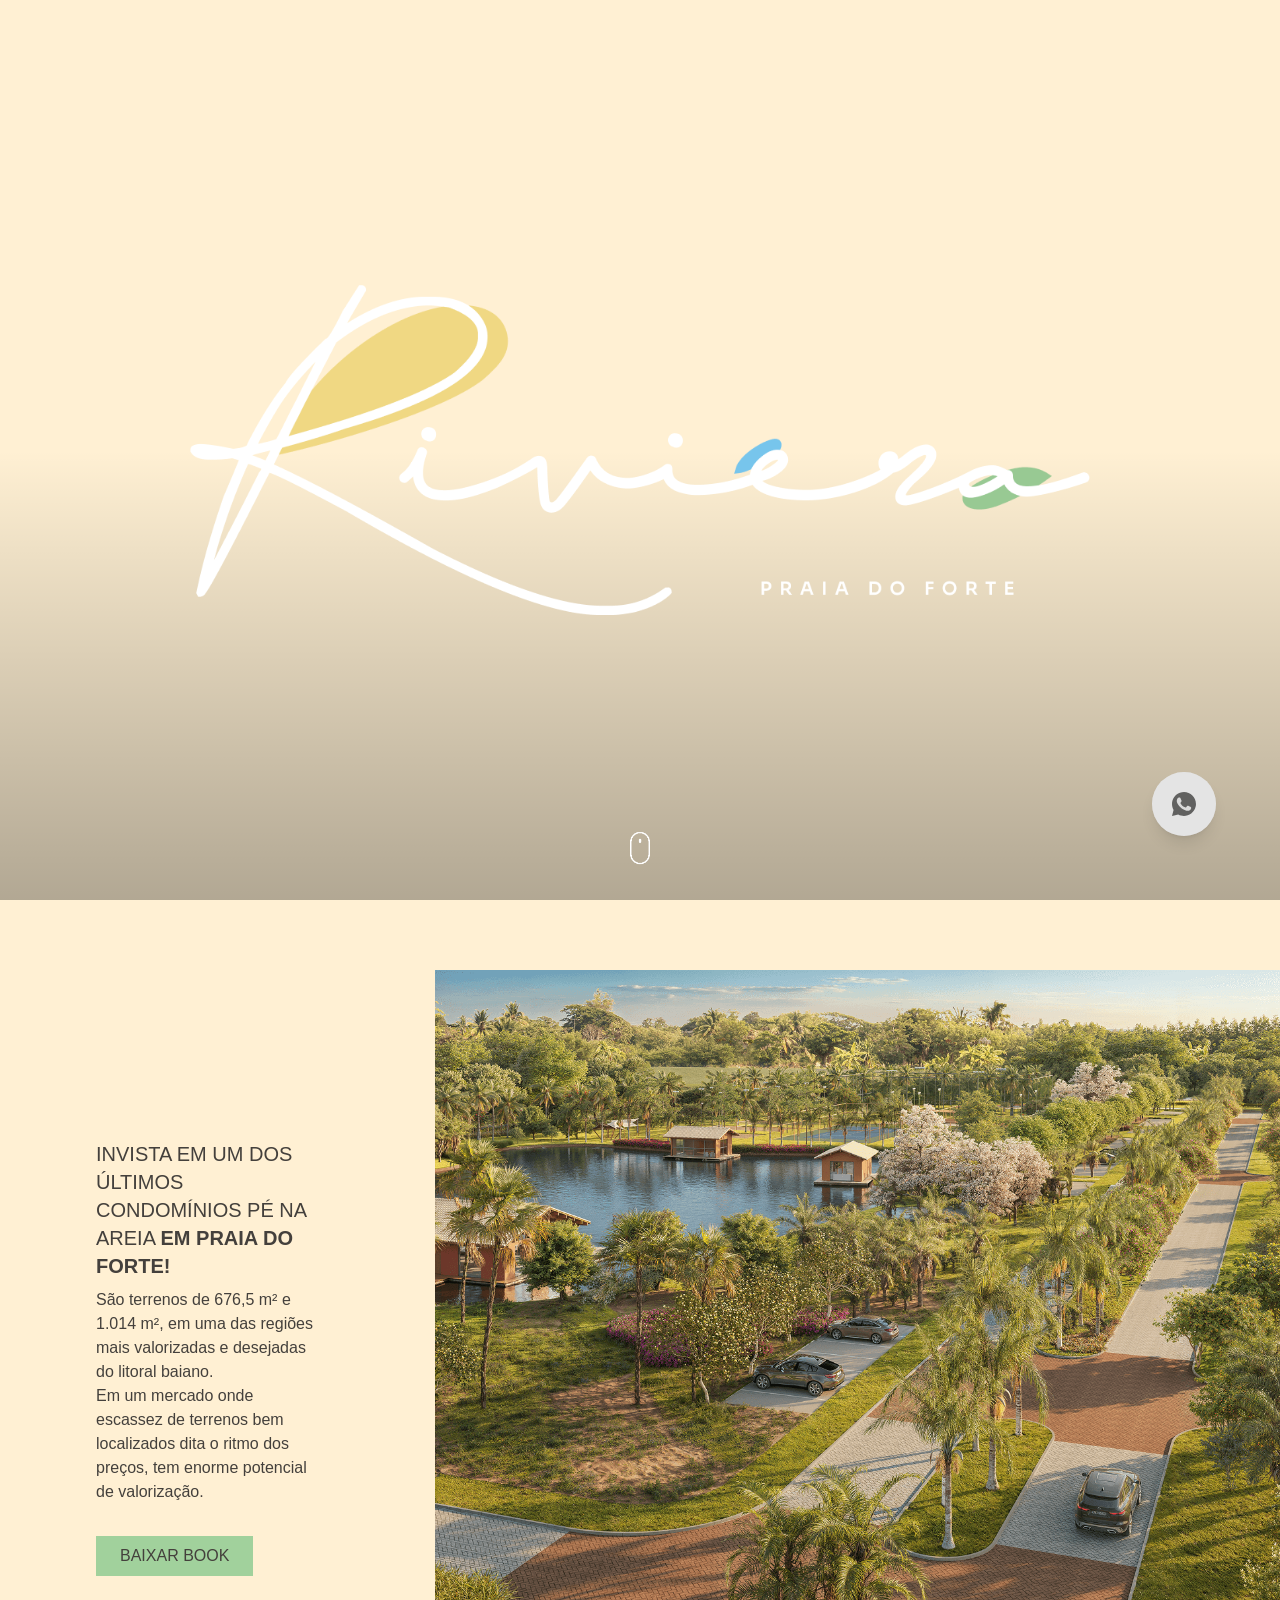
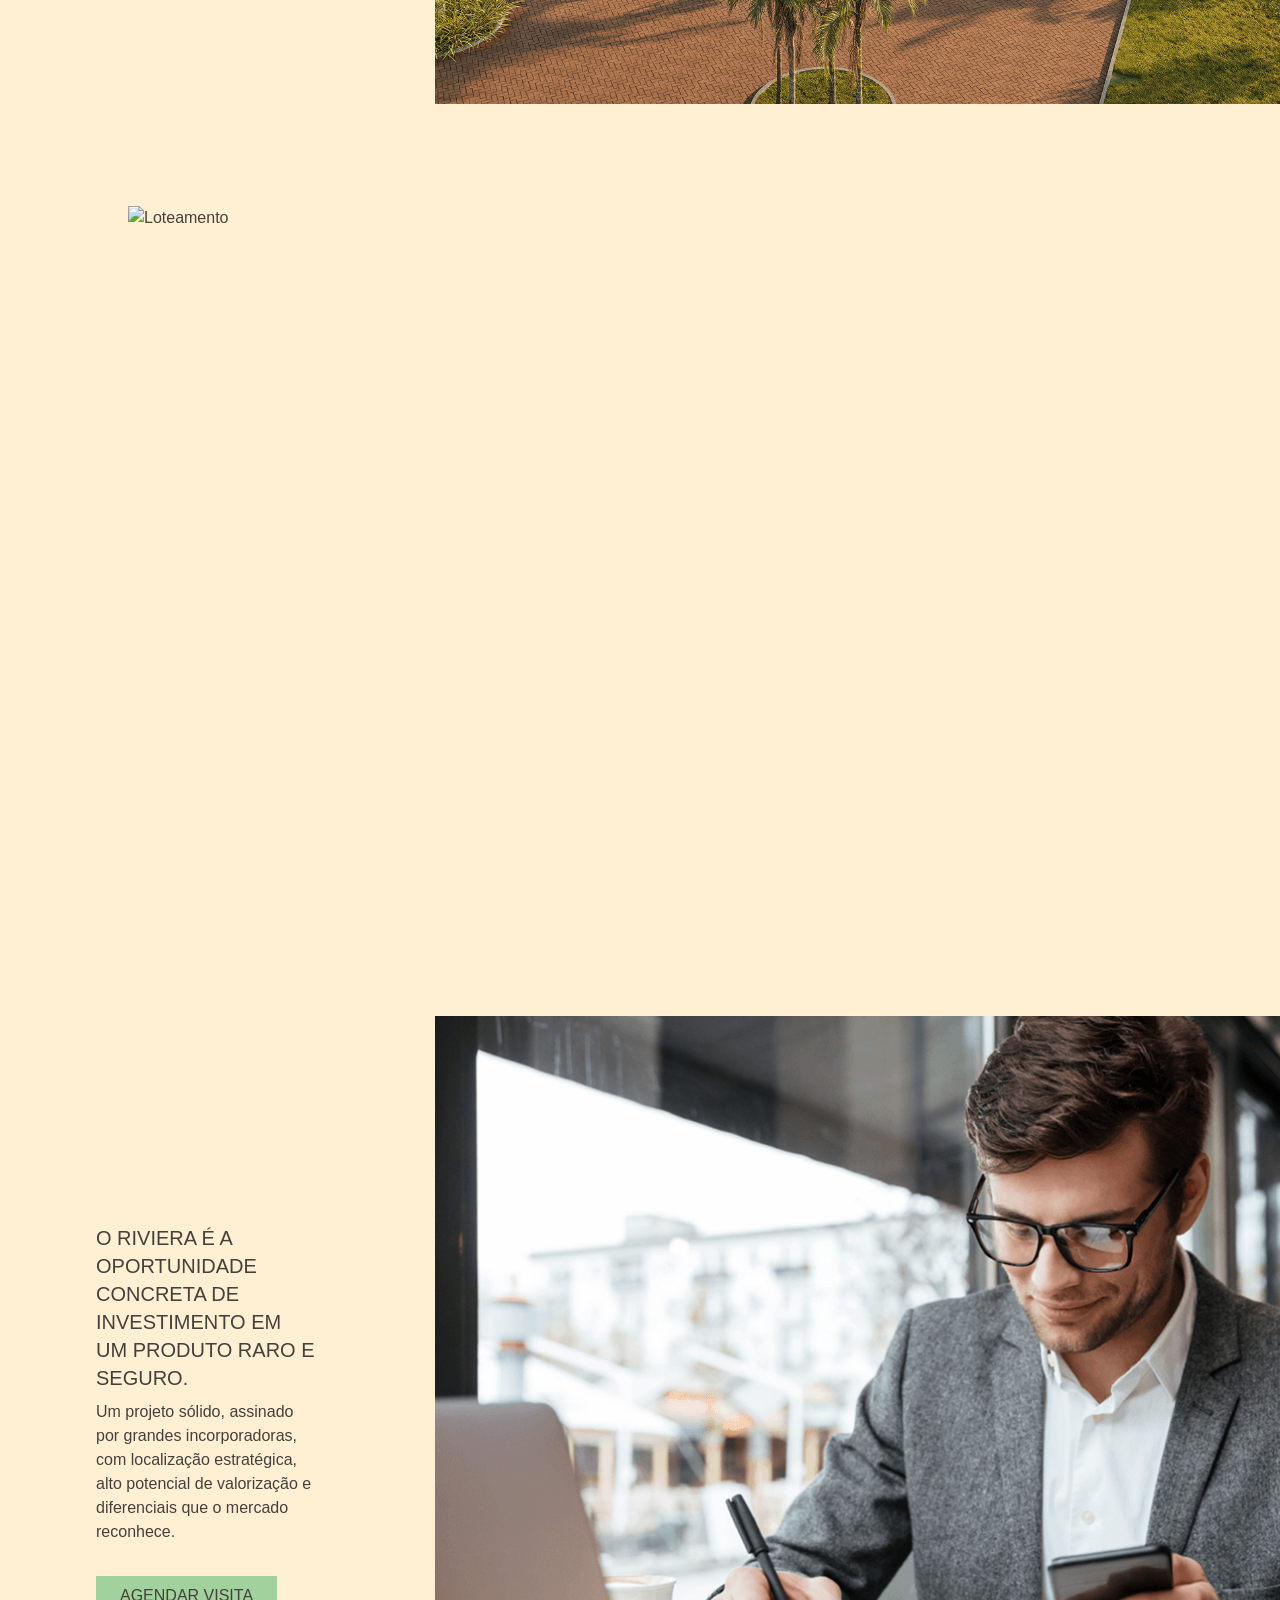
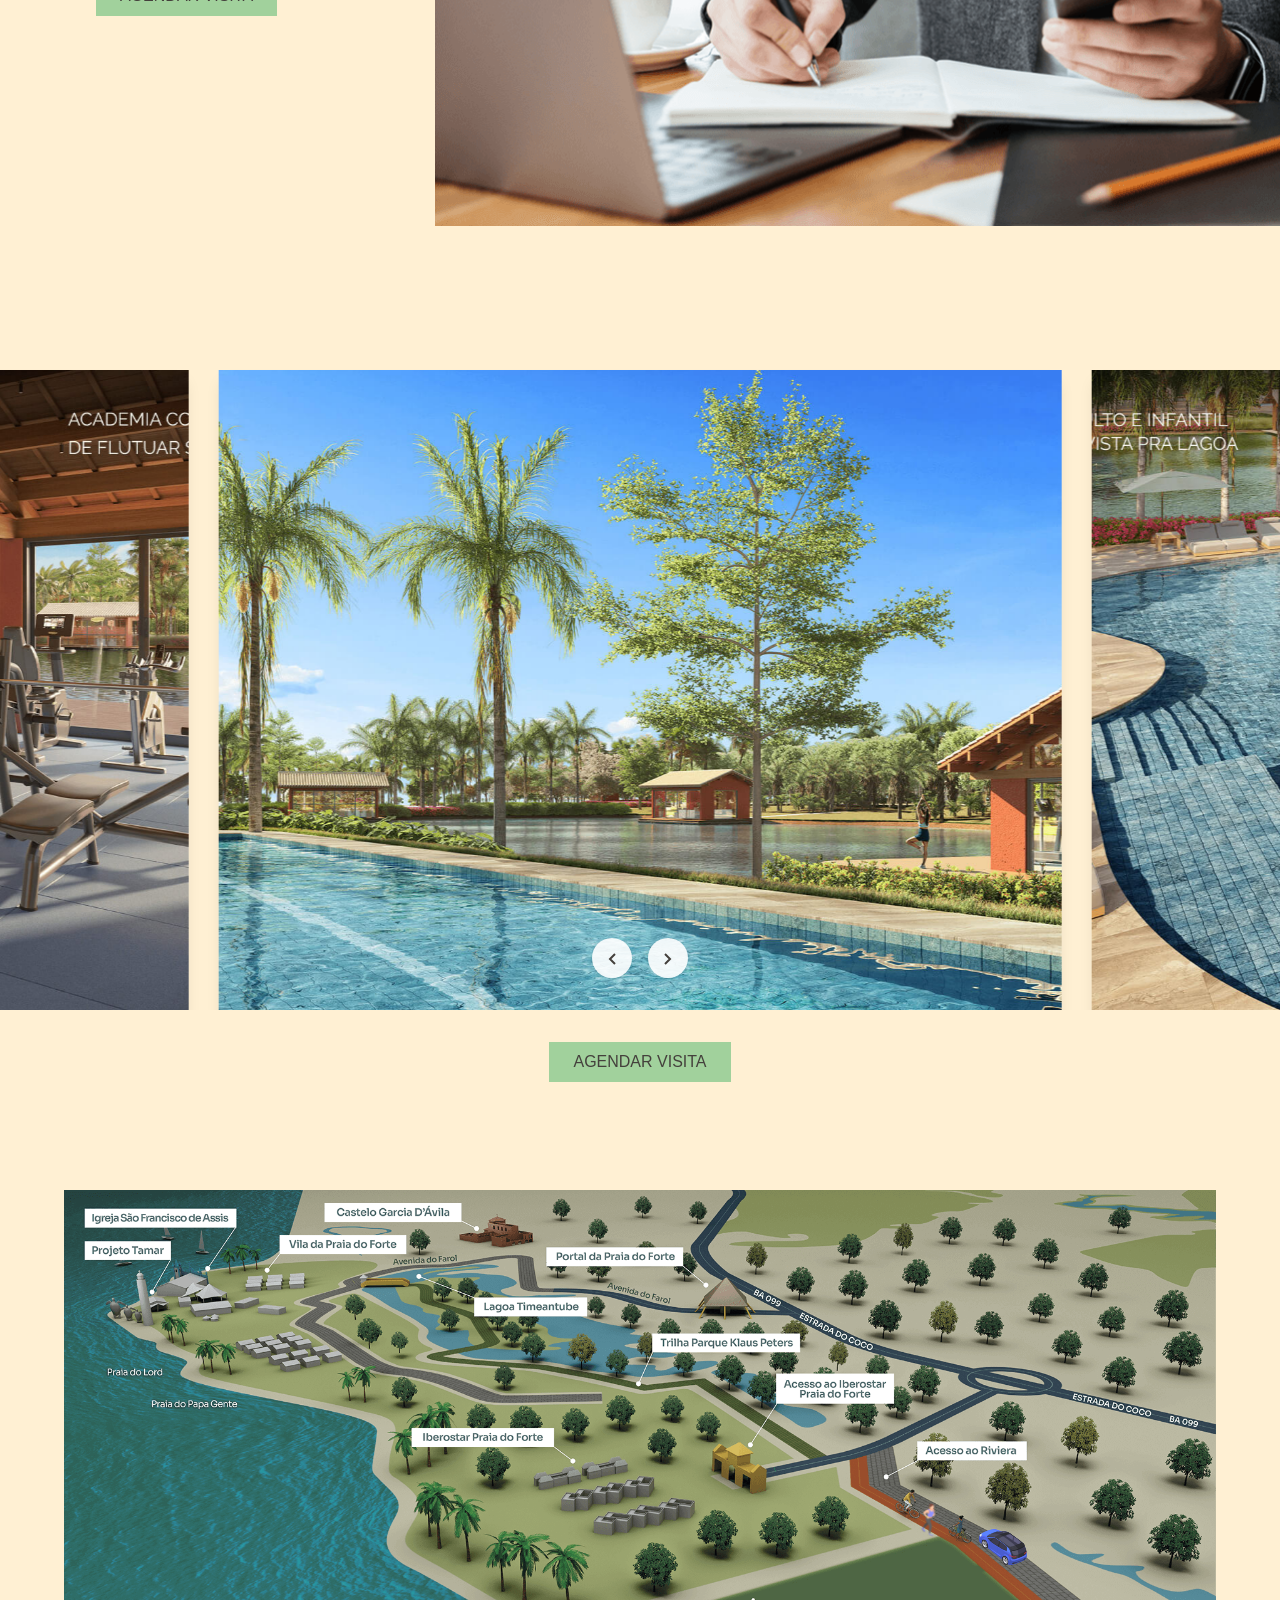
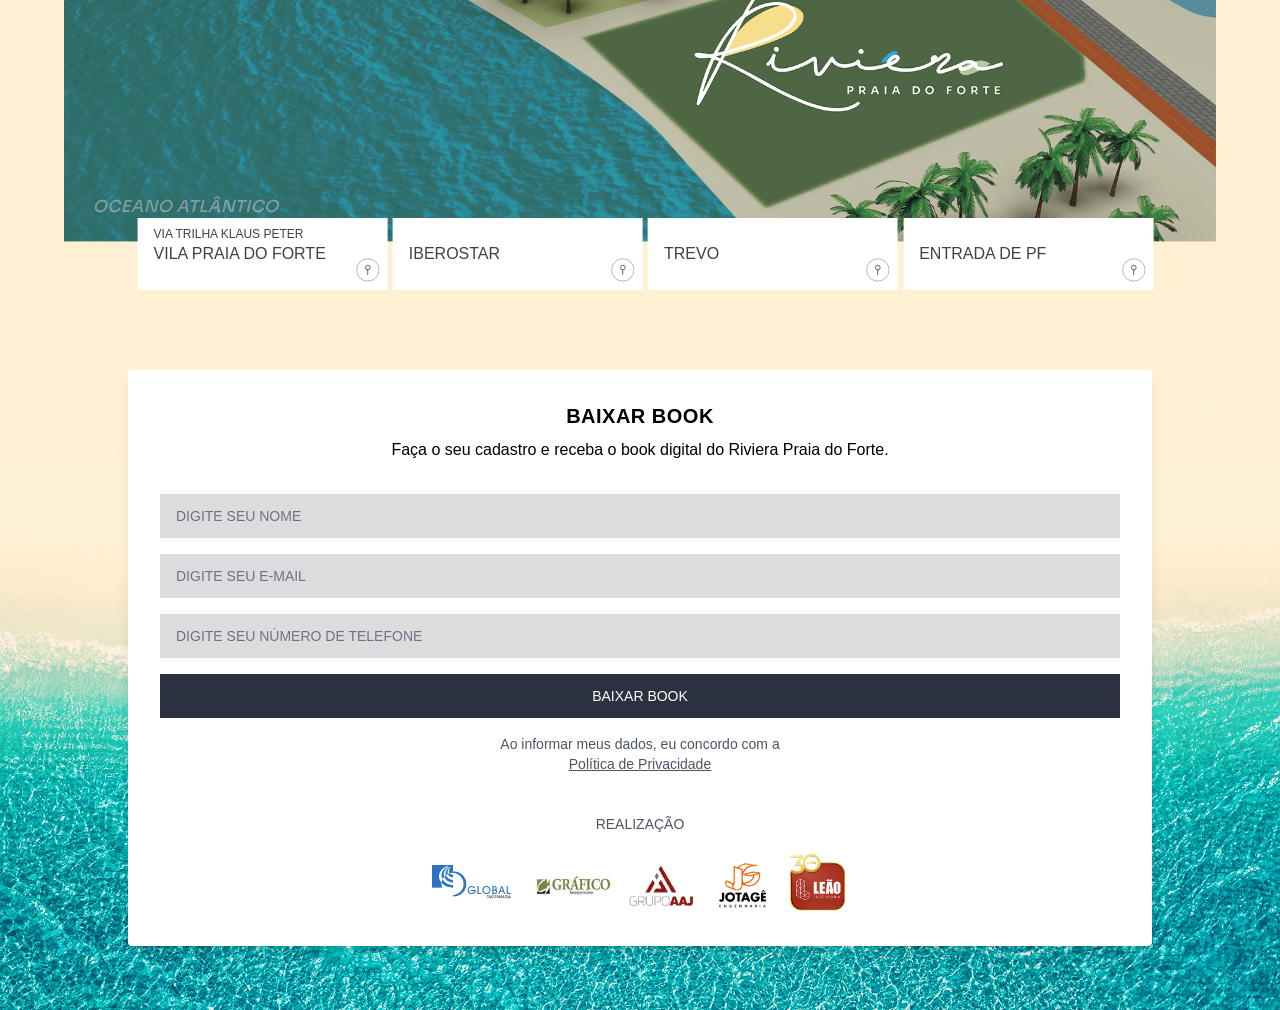
==== src/index.html @ 13d8265b "fix: ajuste nos botões" ====
<!DOCTYPE html>
<html lang="pt-BR">
  <head>
    <meta charset="UTF-8" />
    <meta name="viewport" content="width=device-width, initial-scale=1.0" />
    <title>Riviera - Praia do Forte</title>
    <meta name="description" content="Vem aí, um dos últimos empreendimentos pé na areia de Praia do Forte." />
    <link href="https://cdn.jsdelivr.net/npm/tailwindcss@3.4.1/dist/tailwind.min.css" rel="stylesheet">
    <link rel="stylesheet" href="./static/css/style.css" />
    <link rel="stylesheet" href="https://unpkg.com/swiper@11/swiper-bundle.min.css" />
    <link href="https://fonts.cdnfonts.com/css/rawline" rel="stylesheet" />
    <link href="https://unpkg.com/aos@2.3.1/dist/aos.css" rel="stylesheet">
    

    <!-- Google Tag Manager -->
    <script>(function(w,d,s,l,i){w[l]=w[l]||[];w[l].push({'gtm.start':
      new Date().getTime(),event:'gtm.js'});var f=d.getElementsByTagName(s)[0],
      j=d.createElement(s),dl=l!='dataLayer'?'&l='+l:'';j.async=true;j.src=
      'https://www.googletagmanager.com/gtm.js?id='+i+dl;f.parentNode.insertBefore(j,f);
      })(window,document,'script','dataLayer','GTM-WS5KT5NN');</script>
      <!-- End Google Tag Manager -->
  </head>
    <body class="bg-[#FFF0D3] overflow-x-hidden font-sans ">
      <!-- Google Tag Manager (noscript) -->
      <noscript><iframe src="https://www.googletagmanager.com/ns.html?id=GTM-WS5KT5NN"
        height="0" width="0" style="display:none;visibility:hidden"></iframe></noscript>
        <!-- End Google Tag Manager (noscript) -->

        <!-- NAVBAR -->
        <nav id="navbar" class="fixed top-0 w-full z-50 bg-white/60 backdrop-blur-sm shadow transition duration-700 ease-in-out"
          data-aos="fade-down"
          data-aos-anchor="#section-invista"
          data-aos-offset="200"
          data-aos-duration="700"
        >
          <div class="max-w-none flex items-center justify-between px-4 py-3 md:px-16 md:py-3">

            <!-- Logo -->
            <a href="#" class="flex items-center">
              <img src="./static/images/riviera_logo_nav.png" alt="Riviera" class="h-8 md:h-10 w-auto object-contain pointer-events-none" />
            </a>

            <!-- Botão hamburguer -->
            <button id="menu-btn" class="md:hidden text-stone-800 focus:outline-none">
              <svg class="w-8 h-8" fill="none" stroke="currentColor" stroke-width="2" viewBox="0 0 24 24">
                <path stroke-linecap="round" stroke-linejoin="round" d="M4 6h16M4 12h16M4 18h16"></path>
              </svg>
            </button>

            <!-- Links desktop -->
            <div class="hidden md:flex space-x-8">
              <a href="#section-localizacao" class="text-stone-800 text-sm tracking-wide hover:text-black transition">LOCALIZAÇÃO</a>
              <a href="javascript:void(0)" onclick="openModal('BAIXAR BOOK')" class="text-stone-800 text-sm tracking-wide hover:text-black transition">BAIXAR BOOK</a>
              <a href="javascript:void(0)" onclick="openModal('FALE COM UM CONSULTOR')" class="text-stone-800 text-sm tracking-wide hover:text-black transition">FALE COM UM CONSULTOR</a>
            </div>
          </div>

          <!-- Dropdown mobile -->
          <div id="menu" class="absolute top-[60px] right-4 left-4 md:hidden hidden bg-white/90 backdrop-blur-lg rounded-lg shadow-lg p-4 space-y-3">
            <a href="#section-localizacao" class="block text-stone-800 text-base tracking-wide hover:text-black transition">LOCALIZAÇÃO</a>
            <a href="javascript:void(0)" onclick="openModal('BAIXAR BOOK')" class="block text-stone-800 text-base tracking-wide hover:text-black transition">BAIXAR BOOK</a>
            <a href="javascript:void(0)" onclick="openModal('FALE COM UM CONSULTOR')" class="block text-stone-800 text-base tracking-wide hover:text-black transition">FALE COM UM CONSULTOR</a>
          </div>
        </nav>

        <!-- HERO SECTION -->
        <section class="relative overflow-hidden w-full h-[100vh]">

          <div class="absolute inset-0 flex items-center justify-center z-50">
            <img
              
              src="./static/images/riviera_logo.png"
              alt="Riviera Praia do Forte"
              class="w-[80vw] max-w-[900px] h-auto object-contain"
            />
          </div>
          <div
            class="absolute inset-0 flex items-end justify-center z-50 w-full pb-8"
            loop
          >
            <img src="./static/images/scroll.gif" alt="Scroll" class="w-10 h-10 mx-auto block" />
          </div>


          <video class="absolute top-0 left-0 w-full h-full object-cover opacity-100 z-10"
          muted
          playsinline
          autoplay
          >
            <source src="./static/videos/011_Ftmg_03.mp4" type="video/mp4" />
          </video>

          <video class="absolute top-0 left-0 w-full h-full object-cover opacity-0 z-0"
          muted
          playsinline
          >
            <source src="./static/videos/Take_05_Aces_Praia.mp4" type="video/mp4" />
          </video>

          <video class="absolute top-0 left-0 w-full h-full object-cover opacity-0 z-0"
          muted
          playsinline
          >
            <source src="./static/videos/Take_03_Acad.mp4" type="video/mp4" />
          </video>

        <video class="absolute top-0 left-0 w-full h-full object-cover opacity-0 z-0"
          muted
          playsinline
          >
            <source src="./static/videos/Take_04_Pisc.mp4" type="video/mp4" />
        </video>

        <video class="absolute top-0 left-0 w-full h-full object-cover opacity-0 z-0"
          muted
          playsinline
          >
            <source src="./static/videos/009_Esp_dagua.mp4" type="video/mp4" />
        </video>

          <div class="absolute inset-0 z-40 pointer-events-none bg-gradient-to-b from-transparent via-transparent to-black/30"/>


        </section>

        <!-- SEÇÃO INVISTA -->
        <section id="section-invista" class="mt-8 text-stone-700 font-normal lg:h-[90vh] overflow-hidden">
          <div class="grid lg:grid-cols-9 gap-6 h-full">

            <!-- BLOCO DE TEXTO -->
            <div class="md:mt-28 px-12 py-12 lg:px-24 lg:py-24 lg:col-span-3"
              data-aos="fade-right"
              data-aos-delay="100"
              data-aos-duration="700"
              data-aos-offset="200"

            >
              <h2 class="text-xl font-normal mb-2 uppercase">invista em um dos últimos condomínios pé na areia <b>EM PRAIA DO FORTE!</b></h2>
              <p class="mb-4 text-base max-w-prose">São terrenos de 676,5 m² e 1.014 m², em uma das regiões mais valorizadas e desejadas do litoral baiano.
                <br>Em um mercado onde escassez de terrenos bem localizados dita o ritmo dos preços, tem enorme potencial de valorização.</p>
              <button onclick="openModal('BAIXAR BOOK')" class="text-base block no-underline text-stone-700 hover:text-stone-900 bg-green-600 bg-opacity-40 hover:bg-opacity-55  py-2 px-6 text-center mt-8">BAIXAR BOOK</button>
            </div>

            <!-- BLOCO DE IMAGEM -->
            <div class="lg:col-span-6 w-full h-auto lg:h-full relative flex justify-center items-center"
              data-aos="fade-left"
              data-aos-delay="300"
              data-aos-duration="700"
              data-aos-offset="200"
            >
              <img src="./static/images/007_Almd_04.png" alt="Riviera Praia do Forte" class="w-full lg:w-full h-auto lg:h-full object-contain" />
            </div>

          </div>
        </section>

        <!-- SEÇÃO IMG LOTEAMENTO -->
        <section class="mt-8 text-stone-700 font-normal lg:h-[90vh] overflow-hidden"
          data-aos="fade-up"
          data-aos-delay="100"
          data-aos-duration="700"
          data-aos-offset="200"
        >
          <!-- DESKTOP -->
          <div class="mt-8 hidden lg:block">
            <img src="./static/images/loteamento.png" alt="Loteamento" class="w-full mx-auto lg:w-[80vw] h-auto lg:h-full object-contain" />
          </div>

          <!-- MOBILE -->
          <div class="block lg:hidden">
            <img src="./static/images/loteamento_noText.png" alt="Loteamento" class="mt-8 w-full h-auto object-contain" />
            <p class="mt-4 text-base text-center max-w-prose text-stone-600 italic">
              Mais de 240 mil m² com apenas 140 lotes, ao lado do Iberostar Praia do Forte.
            </p>
          </div>


        </section>

        <!-- SEÇÃO INVESTIMENTO -->
        <section class="mt-8 text-stone-700 font-normal lg:h-[90vh] overflow-hidden">
          <div class="grid lg:grid-cols-9 gap-6 h-full">

            <!-- BLOCO DE TEXTO -->
            <div class="md:mt-28 px-12 py-12 lg:px-24 lg:py-24 lg:col-span-3"
                data-aos="fade-right"
                data-aos-delay="100"
                data-aos-duration="700"
                data-aos-offset="200"

            >
              <h2 class="text-xl font-normal mb-2">O RIVIERA É A OPORTUNIDADE CONCRETA DE INVESTIMENTO EM UM PRODUTO RARO E SEGURO.</h2>
              <p class="mb-4 lg:mb-8 text-base max-w-prose">Um projeto sólido, assinado por grandes incorporadoras, com localização estratégica, alto potencial de valorização e diferenciais que o mercado reconhece.</p>
              <button onclick="openModal('AGENDAR VISITA')" class="text-base block no-underline text-stone-700 hover:text-stone-900 bg-green-600 bg-opacity-40 hover:bg-opacity-55 py-2 px-6 text-center mt-8">AGENDAR VISITA</button>
            </div>

            <!-- BLOCO DE IMAGEM -->
            <div class="lg:col-span-6 w-[60vw] w-full h-auto lg:h-full relative flex justify-center items-center"
              data-aos="fade-left"
              data-aos-delay="300"
              data-aos-duration="700"
              data-aos-offset="200"
            >
              <img src="./static/images/investir.png" alt="Investir"
                class="w-full h-full object-contain lg:object-cover rounded-none" />
            </div>
        </section>

        <!-- SEÇÃO CARROSSEL -->
        <section class="text-stone-700 font-normal h-auto lg:h-[100vh] overflow-x-hidden overflow-y-hidden relative">
          <div class="relative h-[50vh] lg:h-[80vh] flex items-center justify-center mt-16">
            <div class="swiper mySwiper relative w-full h-full"
              data-aos="fade-up"
              data-aos-delay="100"
              data-aos-duration="700"
              data-aos-offset="200"
              >

              <h2 class="text-2xl md:text-3xl lg:text-4xl text-center font-light mb-6 md:mb-10"
                  data-aos="fade-up"
                  data-aos-delay="50"
                  data-aos-duration="700"
                  data-aos-offset="150">
                ÁREAS COMUNS
              </h2>

              <div class="swiper-wrapper">
                <div class="swiper-slide flex items-end">
                  <img src="static/images/caroussel/004_Pisc_02_05.jpg" class="w-auto max-w-full h-full object-cover shadow-lg" alt="Piscina 1">
                </div>
                <div class="swiper-slide flex items-end">
                  <img src="static/images/caroussel/piscina_adulto.jpg" class="w-auto max-w-full h-full object-cover shadow-lg" alt="Piscina Adulto">
                </div>
                <div class="swiper-slide flex items-end">
                  <img src="static/images/caroussel/clube_infantil.jpg" class="w-auto max-w-full h-full object-cover shadow-lg" alt="Clube Infantil">
                </div>
                <div class="swiper-slide flex items-end">
                  <img src="static/images/caroussel/hangout.jpg" class="w-auto max-w-full h-full object-cover shadow-lg" alt="Hangout">
                </div>
                <div class="swiper-slide flex items-end">
                  <img src="static/images/caroussel/academia.jpg" class="w-auto max-w-full h-full object-cover shadow-lg" alt="Academia">
                </div>
              </div>

              <div class="flex justify-center gap-4 absolute bottom-8 left-1/2 -translate-x-1/2 z-50">
                <button class="swiper-button-prev-custom bg-white bg-opacity-90 rounded-full w-10 h-10 flex items-center justify-center shadow transition hover:bg-stone-600 hover:text-white">
                  <svg width="22" height="22" fill="none" stroke="currentColor" stroke-width="2"><path d="M14 17l-5-5 5-5"/></svg>
                </button>
                <button class="swiper-button-next-custom bg-white bg-opacity-90 rounded-full w-10 h-10 flex items-center justify-center shadow transition hover:bg-stone-600 hover:text-white">
                  <svg width="22" height="22" fill="none" stroke="currentColor" stroke-width="2"><path d="M8 7l5 5-5 5"/></svg>
                </button>
              </div>
            </div>
          </div>
          <div class="relative flex justify-center items-center pb-16"
                data-aos="fade-up"
                data-aos-delay="200"
                data-aos-duration="700"
                data-aos-offset="-200"
                >
            <button onclick="openModal('AGENDAR VISITA')" class="text-base block no-underline text-stone-700 hover:text-stone-900 bg-green-600 bg-opacity-40 hover:bg-opacity-55 py-2 px-6 text-center mt-8">AGENDAR VISITA</button>
          </div>
        </section>

        <!-- SEÇÃO LOCALIZAÇÃO -->
        <section
          id="section-localizacao"
          class="text-stone-700 font-normal relative"
        >
          <div class="relative max-w-6xl 2xl:max-w-[86rem] mx-auto mt-16 relati">
            <!-- MAPA -->
            <div
              id="map"
              class="w-full items-center justify-center mx-auto mt-10 relative"
            >
              <img
                src="./static/images/Riviera Praia do Forte_Novo Mapa_04 06 2025-01 2.png"
                alt="Mapa de localização do Riviera Praia do Forte"
                class="w-full relative z-[2] h-full object-cover"
              />

              <svg
                class="w-[50%] h-full absolute top-0 left-0 z-[3] translate-x-[50.2%] translate-y-[-16.8%]"
                viewBox="0 0 909 404"
                fill="none"
                id="svg-map-praca_klaus_peters"
                xmlns="http://www.w3.org/2000/svg"
              >
                <path
                  d="M1.5 9.49998C3.66667 8.33332 9.6 5.69998 16 4.49998C22.4 3.29998 58.6667 3.99998 76 4.49998C79.6667 6.16665 87.5 9.49998 89.5 9.49998C92 9.49998 113 8 113 15C113 22 111.5 31 115 33C118.5 35 176 53.5 182.5 55.5C189 57.5 198.5 60.5 204.5 70.5C209.3 78.5 214.833 90.1667 217 95C218.5 98.1667 217.3 105.2 200.5 108C183.7 110.8 157.833 115.833 147 118C136.5 120.833 121.8 127 147 129C178.5 131.5 255.5 137 269.5 137.5C283.5 138 340.5 145.5 382 155C415.2 162.6 443.5 169.167 453.5 171.5C457.5 172.5 470.3 173.9 489.5 171.5C508.7 169.1 527.5 166.833 534.5 166C542.333 164.833 560.1 164.3 568.5 171.5C576.9 178.7 685 247.167 738 280.5C741 283.167 749.4 288.2 759 287C771 285.5 784 288.5 782 299C780 309.5 780 328 785.5 331.5C789.9 334.3 872.667 381.833 907.5 401"
                  stroke="#FF0404"
                  stroke-width="6"
                />
              </svg>

              <svg
                class="w-[19.5%] h-full absolute top-0 left-0 z-[3] translate-x-[316%] translate-y-[-3%]"
                id="svg-map-iberostar"
                viewBox="0 0 333 153"
                fill="none"
                xmlns="http://www.w3.org/2000/svg"
              >
                <path
                  d="M1.42969 36.616C26.8695 31.0456 64.3217 23.1912 80.8099 19.626C101.42 15.1695 154.892 -10.8937 159.91 12.9414C164.23 33.4634 151.554 53.0488 165.48 63.0756C176.621 71.0971 280.418 124.351 330.923 149.975"
                  stroke="#00FF62"
                  stroke-width="6"
                />
              </svg>

              <svg
                class="w-[10%] h-full absolute top-0 left-0 z-[3] translate-x-[709%] translate-y-[-8%]"
                viewBox="0 0 183 246"
                fill="none"
                xmlns="http://www.w3.org/2000/svg"
                id="svg-map-trevo"
              >
                <path
                  d="M180.331 2.95264C166.763 13.3634 119.243 35.8523 104.287 43.6546C75.962 58.431 24.7645 78.1109 12.2539 95.907C3.49063 108.373 -2.97095 143.234 14.8504 156.077C25.9877 164.104 129.788 217.352 180.293 242.976"
                  stroke="#0ABEFF"
                  stroke-width="6"
                />
              </svg>

              <svg
                class="w-[61%] h-full absolute top-0 left-0 z-[3] translate-x-[41%] translate-y-[-18.5%]"
                id="svg-map-entrada_de_pf"
                viewBox="0 0 1127 459"
                fill="none"
                xmlns="http://www.w3.org/2000/svg"
              >
                <path
                  d="M2.65625 48.0004C7.82292 43.8337 21.8562 35.6002 36.6562 32.0002C55.1562 27.5002 90.7034 20.9455 100.156 20.0002C110.156 19.0002 136.656 18.5002 136.656 18.5002C161.656 18.5002 181.256 14.5004 191.656 12.5004C204.656 10.0004 273.656 -2.9998 280.656 6.50037C284.24 11.3642 279.156 49.5003 285.656 52.5003C292.156 55.5003 311.656 58.5003 341.156 58.0003C370.656 57.5003 417.156 57.5003 471.156 77.5003C505.156 88.5003 558.656 90.5003 596.156 92.0003C633.656 93.5003 706.156 86.0003 731.656 101.5C752.056 113.9 789.656 148 996.656 188.5C1007.16 181.5 1056.16 181.235 1088.66 187.5C1134.26 196.292 1125.25 210.5 1114.66 216.5C1102.66 223.3 1050.82 220.333 1027.16 217.5L870.656 295.5C860.156 301 848.156 307.5 848.156 318C848.156 335.586 832.219 363.5 1022.22 455.5"
                  stroke="#F7FF07"
                  stroke-width="6"
                />
              </svg>

              <img
                src="./static/images/mapa/carro.svg"
                class="w-[5%] h-full absolute top-0 left-0 z-[3] translate-x-[1580%] translate-y-[5%]"
                data-show-in="btn-iberostar,btn-trevo,btn-entrada_de_pf"
                id="carro-map"
              />
              <img
                src="./static/images/mapa/mulher.svg"
                class="w-[1.5%] h-full absolute top-0 left-0 z-[3] translate-x-[4960%] translate-y-[0.5%]"
                data-show-in="btn-praca_klaus_peters"
                id="caminhada-map"
              />

              <img
                src="./static/images/mapa/mini-caminhada.svg"
                class="w-[1.3%] h-full absolute top-0 left-0 z-[3] translate-x-[1900%] translate-y-[-38%] show-in-hover"
                data-show-in="btn-praca_klaus_peters"
                id="caminhada-end"
              />

              <img
                src="./static/images/mapa/mini-car-iberostar.svg"
                class="w-[2%] h-full absolute top-0 left-0 z-[3] translate-x-[3050%] translate-y-[-7.5%] show-in-hover"
                data-show-in="btn-iberostar"
                id="iberostar-end"
              />

              <img
                src="./static/images/mapa/mini-car-trevo.svg"
                class="w-[2%] h-full absolute top-0 left-0 z-[3] translate-x-[3950%] translate-y-[-18.7%] show-in-hover"
                data-show-in="btn-trevo"
                id="trevo-end"
              />

              <img
                src="./static/images/mapa/mini-car-entrada-df.svg"
                class="w-[1.4%] h-full absolute top-0 left-0 z-[3] translate-x-[1750%] translate-y-[-36%] show-in-hover"
                data-show-in="btn-entrada_de_pf"
                id="entrada_de_pf-end"
              />

              <div
                class="buttons-navegation absolute -bottom-16 left-1/2 -translate-x-1/2 w-full p-4 z-[4] lg:max-w-[90%] flex flex-nowrap lg:grid lg:grid-cols-4 lg:justify-center items-end gap-4 overflow-x-auto g:pb-0"
              >
                <div
                  id="btn-praca_klaus_peters"
                  data-duration="5000"
                  class="shrink-0 min-w-[250px] p-4 py-6 bg-white relative uppercase transition-all ease-in-out duration-700 btn-show-map"
                  data-hover-class="text-white btn-show-map shrink-0 min-w-[250px] p-4 bg-praca_klaus_peters relative uppercase transition-all ease-in-out duration-700"
                >
                  <img
                    src="static/images/mapa/6_35km.svg"
                    class="w-[80%] distance-map mb-2"
                  />

                  <div>
                    <p
                      class="text-xs absolute top-2 left-4"
                      data-hover-class="text-xs"
                    >
                      Via Trilha Klaus Peter
                    </p>
                    <h2 class="font-medium text-base">Vila Praia do Forte</h2>
                  </div>

                  <div class="show-in-div-hover absolute top-2 right-2 flex gap-2">
                    <div>
                      <img
                        src="static/images/mapa/bike-icon.svg"
                        alt=""
                        class="h-6"
                      />
                    </div>
                    <div>
                      <img
                        src="static/images/mapa/caminhada-icon.svg"
                        alt=""
                        class="h-6"
                      />
                    </div>
                  </div>
                  <svg
                    viewBox="0 0 27 27"
                    id="location-white-icon"
                    fill="none"
                    class="absolute bottom-2 right-2 h-6 2xl:h-8"
                    xmlns="http://www.w3.org/2000/svg"
                  >
                    <circle
                      cx="13.7432"
                      cy="10.7925"
                      r="2.61896"
                      stroke="white"
                      stroke-width="0.65474"
                    />
                    <rect
                      x="13.4141"
                      y="13.0835"
                      width="0.65474"
                      height="5.89266"
                      fill="white"
                    />
                    <circle
                      cx="13.7362"
                      cy="13.4115"
                      r="12.6037"
                      stroke="white"
                      stroke-width="0.32737"
                    />
                  </svg>

                  <svg
                    viewBox="0 0 27 27"
                    id="location-black-icon"
                    fill="none"
                    class="absolute bottom-2 right-2 h-6 2xl:h-8"
                    xmlns="http://www.w3.org/2000/svg"
                  >
                    <circle
                      cx="13.7432"
                      cy="10.7925"
                      r="2.61896"
                      stroke="black"
                      stroke-width="0.65474"
                    />
                    <rect
                      x="13.4141"
                      y="13.0835"
                      width="0.65474"
                      height="5.89266"
                      fill="black"
                    />
                    <circle
                      cx="13.7362"
                      cy="13.4115"
                      r="12.6037"
                      stroke="black"
                      stroke-width="0.32737"
                    />
                  </svg>
                </div>
                <div
                  id="btn-iberostar"
                  data-duration="2000"
                  class="shrink-0 min-w-[250px] p-4 py-6 bg-white relative uppercase transition-all ease-in-out duration-700 btn-show-map"
                  data-hover-class="text-white btn-show-map shrink-0 min-w-[250px] p-4 bg-iberostar relative uppercase transition-all ease-in-out duration-700"
                >
                  <img
                    src="static/images/mapa/1_45km.svg"
                    class="w-[80%] distance-map mb-2"
                  />
                  <h2 class="font-medium text-base">IberoSTAR</h2>
                  <div class="show-in-div-hover absolute top-2 right-2 flex gap-2">
                    <div>
                      <img
                        src="static/images/mapa/carro-icon.svg"
                        alt=""
                        class="h-4"
                      />
                    </div>
                  </div>
                  <svg
                    viewBox="0 0 27 27"
                    id="location-white-icon"
                    fill="none"
                    class="absolute bottom-2 right-2 h-6 2xl:h-8"
                    xmlns="http://www.w3.org/2000/svg"
                  >
                    <circle
                      cx="13.7432"
                      cy="10.7925"
                      r="2.61896"
                      stroke="white"
                      stroke-width="0.65474"
                    />
                    <rect
                      x="13.4141"
                      y="13.0835"
                      width="0.65474"
                      height="5.89266"
                      fill="white"
                    />
                    <circle
                      cx="13.7362"
                      cy="13.4115"
                      r="12.6037"
                      stroke="white"
                      stroke-width="0.32737"
                    />
                  </svg>

                  <svg
                    viewBox="0 0 27 27"
                    id="location-black-icon"
                    fill="none"
                    class="absolute bottom-2 right-2 h-6 2xl:h-8"
                    xmlns="http://www.w3.org/2000/svg"
                  >
                    <circle
                      cx="13.7432"
                      cy="10.7925"
                      r="2.61896"
                      stroke="black"
                      stroke-width="0.65474"
                    />
                    <rect
                      x="13.4141"
                      y="13.0835"
                      width="0.65474"
                      height="5.89266"
                      fill="black"
                    />
                    <circle
                      cx="13.7362"
                      cy="13.4115"
                      r="12.6037"
                      stroke="black"
                      stroke-width="0.32737"
                    />
                  </svg>
                </div>
                <div
                  id="btn-trevo"
                  data-duration="2000"
                  class="shrink-0 min-w-[250px] p-4 py-6 bg-white relative uppercase transition-all ease-in-out duration-700 btn-show-map"
                  data-hover-class="text-white btn-show-map shrink-0 min-w-[250px] p-4 bg-trevo relative uppercase transition-all ease-in-out duration-700"
                >
                  <img
                    src="static/images/mapa/2_24km.svg"
                    class="w-[80%] distance-map mb-2"
                  />
                  <h2 class="font-medium text-base">trevo</h2>
                  <div class="show-in-div-hover absolute top-2 right-2 flex gap-2">
                    <div>
                      <img
                        src="static/images/mapa/carro-icon.svg"
                        alt=""
                        class="h-4"
                      />
                    </div>
                  </div>
                  <svg
                    viewBox="0 0 27 27"
                    id="location-white-icon"
                    fill="none"
                    class="absolute bottom-2 right-2 h-6 2xl:h-8"
                    xmlns="http://www.w3.org/2000/svg"
                  >
                    <circle
                      cx="13.7432"
                      cy="10.7925"
                      r="2.61896"
                      stroke="white"
                      stroke-width="0.65474"
                    />
                    <rect
                      x="13.4141"
                      y="13.0835"
                      width="0.65474"
                      height="5.89266"
                      fill="white"
                    />
                    <circle
                      cx="13.7362"
                      cy="13.4115"
                      r="12.6037"
                      stroke="white"
                      stroke-width="0.32737"
                    />
                  </svg>

                  <svg
                    viewBox="0 0 27 27"
                    id="location-black-icon"
                    fill="none"
                    class="absolute bottom-2 right-2 h-6 2xl:h-8"
                    xmlns="http://www.w3.org/2000/svg"
                  >
                    <circle
                      cx="13.7432"
                      cy="10.7925"
                      r="2.61896"
                      stroke="black"
                      stroke-width="0.65474"
                    />
                    <rect
                      x="13.4141"
                      y="13.0835"
                      width="0.65474"
                      height="5.89266"
                      fill="black"
                    />
                    <circle
                      cx="13.7362"
                      cy="13.4115"
                      r="12.6037"
                      stroke="black"
                      stroke-width="0.32737"
                    />
                  </svg>
                </div>
                <div
                  id="btn-entrada_de_pf"
                  data-duration="6000"
                  class="shrink-0 min-w-[250px] p-4 py-6 bg-white relative uppercase transition-all ease-in-out duration-700 btn-show-map"
                  data-hover-class="text-white btn-show-map shrink-0 min-w-[250px] p-4 bg-entrada_de_pf relative uppercase transition-all ease-in-out duration-700"
                >
                  <img
                    src="static/images/mapa/5_66km.svg"
                    class="w-[80%] distance-map mb-2"
                  />
                  <h2 class="font-medium text-base">entrada de PF</h2>
                  <div class="show-in-div-hover absolute top-2 right-2 flex gap-2">
                    <div>
                      <img
                        src="static/images/mapa/carro-icon.svg"
                        alt=""
                        class="h-4"
                      />
                    </div>
                  </div>

                  <svg
                    viewBox="0 0 27 27"
                    id="location-white-icon"
                    fill="none"
                    class="absolute bottom-2 right-2 h-6 2xl:h-8"
                    xmlns="http://www.w3.org/2000/svg"
                  >
                    <circle
                      cx="13.7432"
                      cy="10.7925"
                      r="2.61896"
                      stroke="white"
                      stroke-width="0.65474"
                    />
                    <rect
                      x="13.4141"
                      y="13.0835"
                      width="0.65474"
                      height="5.89266"
                      fill="white"
                    />
                    <circle
                      cx="13.7362"
                      cy="13.4115"
                      r="12.6037"
                      stroke="white"
                      stroke-width="0.32737"
                    />
                  </svg>

                  <svg
                    viewBox="0 0 27 27"
                    id="location-black-icon"
                    fill="none"
                    class="absolute bottom-2 right-2 h-6 2xl:h-8"
                    xmlns="http://www.w3.org/2000/svg"
                  >
                    <circle
                      cx="13.7432"
                      cy="10.7925"
                      r="2.61896"
                      stroke="black"
                      stroke-width="0.65474"
                    />
                    <rect
                      x="13.4141"
                      y="13.0835"
                      width="0.65474"
                      height="5.89266"
                      fill="black"
                    />
                    <circle
                      cx="13.7362"
                      cy="13.4115"
                      r="12.6037"
                      stroke="black"
                      stroke-width="0.32737"
                    />
                  </svg>
                </div>
              </div>
            </div>
          </div>
        </section>

        <!-- SECTION FOOTER -->
        <section class="relative overflow-hidden py-16 mt-16">
          <!-- IMAGEM DE FUNDO -->
          <img
            src="./static/images/footer_praia.png"
            alt="Fundo Footer"
            class="absolute inset-0 w-full h-full object-cover z-0 pointer-events-none"
          />

          <div
            class="relative z-20 w-[90vw] max-w-5xl mx-auto bg-white p-6 md:p-8 shadow-lg text-center rounded"
            data-aos="fade-up"
            data-aos-duration="700"
            data-aos-offset="200"
          >
            <!-- Formulário -->
            <form
              class="space-y-4 form-cadastro"
              data-aos="fade-up"
              data-aos-delay="0"
              data-aos-duration="700"
            >
              <div>
                <h3
                  class="text-lg md:text-xl 2xl:text-3xl font-bold mb-2 uppercase tracking-wide"
                >
                  BAIXAR BOOK
                </h3>
                <p class="text-sm md:text-base mb-4">
                  Faça o seu cadastro e receba o book digital do Riviera Praia do
                  Forte.
                </p>
              </div>
              <input
                type="hidden"
                name="interesse"
                id="interesse"
                value="Baixar Book"
              />
              <input
                type="text"
                placeholder="DIGITE SEU NOME"
                name="nome"
                required
                class="w-full px-4 py-3 bg-zinc-300 bg-opacity-80 text-xs md:text-sm text-gray-800 placeholder-gray-500 focus:outline-none"
              />
              <input
                type="email"
                name="email"
                required
                placeholder="DIGITE SEU E-MAIL"
                class="w-full px-4 py-3 bg-zinc-300 bg-opacity-80 text-xs md:text-sm text-gray-800 placeholder-gray-500 focus:outline-none"
              />
              <input
                type="tel"
                placeholder="DIGITE SEU NÚMERO DE TELEFONE"
                name="telefone"
                required
                class="w-full px-4 py-3 bg-zinc-300 telefone bg-opacity-80 text-xs md:text-sm text-gray-800 placeholder-gray-500 focus:outline-none"
              />
              <button
                type="submit"
                class="w-full py-3 bg-[#2b3140] text-white text-sm hover:bg-[#1f232c] hover:scale-105 transition"
              >
                BAIXAR BOOK
              </button>
            </form>

            <!-- Texto legal -->
            <p
              class="text-sm text-gray-600 mt-4"
              data-aos="fade-up"
              data-aos-delay="150"
              data-aos-duration="700"
            >
              Ao informar meus dados, eu concordo com a
              <a
                href="./politica-de-privacidade/index.html"
                target="_blank"
                class="underline"
              >
                Política de Privacidade</a
              >
            </p>

            <!-- Logos -->
            <div
              class="flex flex-col items-center gap-2 mt-6"
              data-aos="fade-up"
              data-aos-delay="150"
              data-aos-duration="700"
            >
              <p class="text-sm text-gray-600 mt-4">REALIZAÇÃO</p>
              <img
                src="./static/images/realizacao.png"
                class="h-12 md:h-16 mt-2"
                alt="Logos"
              />
            </div>
          </div>

          <!-- Botão WhatsApp -->
          <a
            href="https://wa.me/SEUNUMERO"
            target="_blank"
            class="fixed bottom-6 right-6 md:bottom-16 md:right-16 z-50"
          >
            <div
              class="relative flex items-center justify-center w-14 h-14 md:w-16 md:h-16 rounded-full bg-neutral-300 text-white shadow-lg hover:bg-neutral-400 transition"
            >
              <span
                class="absolute w-full h-full rounded-full bg-neutral-100 opacity-50 animate-ping"
              ></span>
              <img
                src="./static/images/whatsapp_icon.svg"
                alt="WhatsApp"
                class="relative w-6 h-6 z-10"
              />
            </div>
          </a>
        </section>

        <!-- MODAL -->
        <div
          class="modal bg-black bg-opacity-20 backdrop-blur-sm fixed w-full top-0 min-h-screen justify-center items-center z-[999] hidden"
        >
          <div
            class="content-modal w-11/12 sm:w-8/12 md:w-6/12 lg:w-5/12 xl:w-4/12 max-h-[90vh] overflow-y-auto"
          >
            <div
              class="relative w-full rounded bg-zinc-200 bg-opacity-90 shadow-lg p-6 md:p-8 text-stone-800"
            >
              <!-- Botão Fechar -->
              <button
                onclick="closeModal()"
                id="close-modal"
                type="button"
                class="absolute right-3 top-3 hover:scale-105 transition"
              >
                <svg
                  xmlns="http://www.w3.org/2000/svg"
                  fill="currentColor"
                  class="w-6 h-6 text-stone-800"
                  viewBox="0 0 16 16"
                >
                  <path
                    d="M2.146 2.854a.5.5 0 1 1 .708-.708L8 7.293l5.146-5.147a.5.5 0 0 1 .708.708L8.707 8l5.147 5.146a.5.5 0 0 1-.708.708L8 8.707l-5.146 5.147a.5.5 0 0 1-.708-.708L7.293 8 2.146 2.854Z"
                  />
                </svg>
                <span class="sr-only">Close Modal</span>
              </button>

              <form class="space-y-4 form-cadastro">
                <input
                  type="hidden"
                  name="interesse"
                  id="interesse"
                  value="Saiba Mais"
                />

                <!-- Título -->
                <div>
                  <h3
                    class="text-lg md:text-xl font-normal mb-2 uppercase tracking-wide modal-title"
                  >
                    Saiba Mais
                  </h3>
                  <p class="text-sm md:text-base mb-4">
                    Faça o seu cadastro, em breve entraremos em contato.
                  </p>
                </div>

                <!-- Campos -->
                <div class="space-y-3">
                  <div>
                    <label for="nome" class="block text-xs md:text-sm mb-1"
                      >Nome</label
                    >
                    <input
                      type="text"
                      id="nome"
                      name="nome"
                      required
                      placeholder="Informe seu nome"
                      class="w-full px-4 py-3 bg-zinc-100 bg-opacity-80 text-xs md:text-sm text-gray-800 placeholder-gray-500 focus:outline-none rounded"
                    />
                  </div>

                  <div>
                    <label for="email" class="block text-xs md:text-sm mb-1"
                      >E-mail</label
                    >
                    <input
                      type="email"
                      id="email"
                      name="email"
                      required
                      placeholder="Informe seu e-mail"
                      class="w-full px-4 py-3 bg-zinc-100 bg-opacity-80 text-xs md:text-sm text-gray-800 placeholder-gray-500 focus:outline-none rounded"
                    />
                  </div>

                  <div>
                    <label for="telefone" class="block text-xs md:text-sm mb-1"
                      >Celular</label
                    >
                    <input
                      id="telefone"
                      name="telefone"
                      required
                      placeholder="Informe celular"
                      class="w-full px-4 py-3 bg-zinc-100 telefone bg-opacity-80 text-xs md:text-sm text-gray-800 placeholder-gray-500 focus:outline-none rounded"
                    />
                  </div>
                </div>

                <!-- Texto Legal -->
                <p class="text-xs md:text-sm text-gray-700 mt-2">
                  Ao informar meus dados, eu concordo com a
                  <a
                    href="./politica-de-privacidade/index.html"
                    target="_blank"
                    class="underline"
                    >Política de Privacidade</a
                  >.
                </p>

                <!-- Botão -->
                <button
                  type="submit"
                  class="w-full py-3 bg-[#2b3140] text-white text-sm md:text-base hover:bg-[#1f232c] hover:scale-105 transition rounded"
                >
                  <span class="text-form">Enviar</span>
                  <span class="load-form hidden">
                    <svg
                      aria-hidden="true"
                      class="mr-2 w-5 h-5 text-gray-200 animate-spin fill-white"
                      viewBox="0 0 100 101"
                      fill="none"
                      xmlns="http://www.w3.org/2000/svg"
                    >
                      <path
                        d="M100 50.5908C100 78.2051 77.6142 100.591 50 100.591C22.3858 100.591 0 78.2051 0 50.5908C0 22.9766 22.3858 0.59082 50 0.59082C77.6142 0.59082 100 22.9766 100 50.5908ZM9.08144 50.5908C9.08144 73.1895 27.4013 91.5094 50 91.5094C72.5987 91.5094 90.9186 73.1895 90.9186 50.5908C90.9186 27.9921 72.5987 9.67226 50 9.67226C27.4013 9.67226 9.08144 27.9921 9.08144 50.5908Z"
                        fill="currentColor"
                      />
                      <path
                        d="M93.9676 39.0409C96.393 38.4038 97.8624 35.9116 97.0079 33.5539C95.2932 28.8227 92.871 24.3692 89.8167 20.348C85.8452 15.1192 80.8826 10.7238 75.2124 7.41289C69.5422 4.10194 63.2754 1.94025 56.7698 1.05124C51.7666 0.367541 46.6976 0.446843 41.7345 1.27873C39.2613 1.69328 37.813 4.19778 38.4501 6.62326C39.0873 9.04874 41.5694 10.4717 44.0505 10.1071C47.8511 9.54855 51.7191 9.52689 55.5402 10.0491C60.8642 10.7766 65.9928 12.5457 70.6331 15.2552C75.2735 17.9648 79.3347 21.5619 82.5849 25.841C84.9175 28.9121 86.7997 32.2913 88.1811 35.8758C89.083 38.2158 91.5421 39.6781 93.9676 39.0409Z"
                        fill="currentFill"
                      />
                    </svg>
                    <span class="sr-only">Loading...</span>
                  </span>
                </button>
              </form>
            </div>
          </div>
        </div>


</body>

    <script src="https://cdnjs.cloudflare.com/ajax/libs/gsap/3.12.2/gsap.min.js"></script>
    <script src="https://unpkg.com/swiper@11/swiper-bundle.min.js"></script>
    <script src="https://unpkg.com/aos@2.3.1/dist/aos.js"></script>
    <script src="static/js/main.js"></script>



</html>
---- src/static/css/style.css ----
*, ::before, ::after {
  --tw-border-spacing-x: 0;
  --tw-border-spacing-y: 0;
  --tw-translate-x: 0;
  --tw-translate-y: 0;
  --tw-rotate: 0;
  --tw-skew-x: 0;
  --tw-skew-y: 0;
  --tw-scale-x: 1;
  --tw-scale-y: 1;
  --tw-pan-x:  ;
  --tw-pan-y:  ;
  --tw-pinch-zoom:  ;
  --tw-scroll-snap-strictness: proximity;
  --tw-gradient-from-position:  ;
  --tw-gradient-via-position:  ;
  --tw-gradient-to-position:  ;
  --tw-ordinal:  ;
  --tw-slashed-zero:  ;
  --tw-numeric-figure:  ;
  --tw-numeric-spacing:  ;
  --tw-numeric-fraction:  ;
  --tw-ring-inset:  ;
  --tw-ring-offset-width: 0px;
  --tw-ring-offset-color: #fff;
  --tw-ring-color: rgb(59 130 246 / 0.5);
  --tw-ring-offset-shadow: 0 0 #0000;
  --tw-ring-shadow: 0 0 #0000;
  --tw-shadow: 0 0 #0000;
  --tw-shadow-colored: 0 0 #0000;
  --tw-blur:  ;
  --tw-brightness:  ;
  --tw-contrast:  ;
  --tw-grayscale:  ;
  --tw-hue-rotate:  ;
  --tw-invert:  ;
  --tw-saturate:  ;
  --tw-sepia:  ;
  --tw-drop-shadow:  ;
  --tw-backdrop-blur:  ;
  --tw-backdrop-brightness:  ;
  --tw-backdrop-contrast:  ;
  --tw-backdrop-grayscale:  ;
  --tw-backdrop-hue-rotate:  ;
  --tw-backdrop-invert:  ;
  --tw-backdrop-opacity:  ;
  --tw-backdrop-saturate:  ;
  --tw-backdrop-sepia:  ;
  --tw-contain-size:  ;
  --tw-contain-layout:  ;
  --tw-contain-paint:  ;
  --tw-contain-style:  ;
}

::backdrop {
  --tw-border-spacing-x: 0;
  --tw-border-spacing-y: 0;
  --tw-translate-x: 0;
  --tw-translate-y: 0;
  --tw-rotate: 0;
  --tw-skew-x: 0;
  --tw-skew-y: 0;
  --tw-scale-x: 1;
  --tw-scale-y: 1;
  --tw-pan-x:  ;
  --tw-pan-y:  ;
  --tw-pinch-zoom:  ;
  --tw-scroll-snap-strictness: proximity;
  --tw-gradient-from-position:  ;
  --tw-gradient-via-position:  ;
  --tw-gradient-to-position:  ;
  --tw-ordinal:  ;
  --tw-slashed-zero:  ;
  --tw-numeric-figure:  ;
  --tw-numeric-spacing:  ;
  --tw-numeric-fraction:  ;
  --tw-ring-inset:  ;
  --tw-ring-offset-width: 0px;
  --tw-ring-offset-color: #fff;
  --tw-ring-color: rgb(59 130 246 / 0.5);
  --tw-ring-offset-shadow: 0 0 #0000;
  --tw-ring-shadow: 0 0 #0000;
  --tw-shadow: 0 0 #0000;
  --tw-shadow-colored: 0 0 #0000;
  --tw-blur:  ;
  --tw-brightness:  ;
  --tw-contrast:  ;
  --tw-grayscale:  ;
  --tw-hue-rotate:  ;
  --tw-invert:  ;
  --tw-saturate:  ;
  --tw-sepia:  ;
  --tw-drop-shadow:  ;
  --tw-backdrop-blur:  ;
  --tw-backdrop-brightness:  ;
  --tw-backdrop-contrast:  ;
  --tw-backdrop-grayscale:  ;
  --tw-backdrop-hue-rotate:  ;
  --tw-backdrop-invert:  ;
  --tw-backdrop-opacity:  ;
  --tw-backdrop-saturate:  ;
  --tw-backdrop-sepia:  ;
  --tw-contain-size:  ;
  --tw-contain-layout:  ;
  --tw-contain-paint:  ;
  --tw-contain-style:  ;
}

/*
! tailwindcss v3.4.17 | MIT License | https://tailwindcss.com
*/

/*
1. Prevent padding and border from affecting element width. (https://github.com/mozdevs/cssremedy/issues/4)
2. Allow adding a border to an element by just adding a border-width. (https://github.com/tailwindcss/tailwindcss/pull/116)
*/

*,
::before,
::after {
  box-sizing: border-box;
  /* 1 */
  border-width: 0;
  /* 2 */
  border-style: solid;
  /* 2 */
  border-color: #e5e7eb;
  /* 2 */
}

::before,
::after {
  --tw-content: '';
}

/*
1. Use a consistent sensible line-height in all browsers.
2. Prevent adjustments of font size after orientation changes in iOS.
3. Use a more readable tab size.
4. Use the user's configured `sans` font-family by default.
5. Use the user's configured `sans` font-feature-settings by default.
6. Use the user's configured `sans` font-variation-settings by default.
7. Disable tap highlights on iOS
*/

html,
:host {
  line-height: 1.5;
  /* 1 */
  -webkit-text-size-adjust: 100%;
  /* 2 */
  -moz-tab-size: 4;
  /* 3 */
  -o-tab-size: 4;
     tab-size: 4;
  /* 3 */
  font-family: Rawline, sans-serif;
  /* 4 */
  font-feature-settings: normal;
  /* 5 */
  font-variation-settings: normal;
  /* 6 */
  -webkit-tap-highlight-color: transparent;
  /* 7 */
}

/*
1. Remove the margin in all browsers.
2. Inherit line-height from `html` so users can set them as a class directly on the `html` element.
*/

body {
  margin: 0;
  /* 1 */
  line-height: inherit;
  /* 2 */
}

/*
1. Add the correct height in Firefox.
2. Correct the inheritance of border color in Firefox. (https://bugzilla.mozilla.org/show_bug.cgi?id=190655)
3. Ensure horizontal rules are visible by default.
*/

hr {
  height: 0;
  /* 1 */
  color: inherit;
  /* 2 */
  border-top-width: 1px;
  /* 3 */
}

/*
Add the correct text decoration in Chrome, Edge, and Safari.
*/

abbr:where([title]) {
  -webkit-text-decoration: underline dotted;
          text-decoration: underline dotted;
}

/*
Remove the default font size and weight for headings.
*/

h1,
h2,
h3,
h4,
h5,
h6 {
  font-size: inherit;
  font-weight: inherit;
}

/*
Reset links to optimize for opt-in styling instead of opt-out.
*/

a {
  color: inherit;
  text-decoration: inherit;
}

/*
Add the correct font weight in Edge and Safari.
*/

b,
strong {
  font-weight: bolder;
}

/*
1. Use the user's configured `mono` font-family by default.
2. Use the user's configured `mono` font-feature-settings by default.
3. Use the user's configured `mono` font-variation-settings by default.
4. Correct the odd `em` font sizing in all browsers.
*/

code,
kbd,
samp,
pre {
  font-family: ui-monospace, SFMono-Regular, Menlo, Monaco, Consolas, "Liberation Mono", "Courier New", monospace;
  /* 1 */
  font-feature-settings: normal;
  /* 2 */
  font-variation-settings: normal;
  /* 3 */
  font-size: 1em;
  /* 4 */
}

/*
Add the correct font size in all browsers.
*/

small {
  font-size: 80%;
}

/*
Prevent `sub` and `sup` elements from affecting the line height in all browsers.
*/

sub,
sup {
  font-size: 75%;
  line-height: 0;
  position: relative;
  vertical-align: baseline;
}

sub {
  bottom: -0.25em;
}

sup {
  top: -0.5em;
}

/*
1. Remove text indentation from table contents in Chrome and Safari. (https://bugs.chromium.org/p/chromium/issues/detail?id=999088, https://bugs.webkit.org/show_bug.cgi?id=201297)
2. Correct table border color inheritance in all Chrome and Safari. (https://bugs.chromium.org/p/chromium/issues/detail?id=935729, https://bugs.webkit.org/show_bug.cgi?id=195016)
3. Remove gaps between table borders by default.
*/

table {
  text-indent: 0;
  /* 1 */
  border-color: inherit;
  /* 2 */
  border-collapse: collapse;
  /* 3 */
}

/*
1. Change the font styles in all browsers.
2. Remove the margin in Firefox and Safari.
3. Remove default padding in all browsers.
*/

button,
input,
optgroup,
select,
textarea {
  font-family: inherit;
  /* 1 */
  font-feature-settings: inherit;
  /* 1 */
  font-variation-settings: inherit;
  /* 1 */
  font-size: 100%;
  /* 1 */
  font-weight: inherit;
  /* 1 */
  line-height: inherit;
  /* 1 */
  letter-spacing: inherit;
  /* 1 */
  color: inherit;
  /* 1 */
  margin: 0;
  /* 2 */
  padding: 0;
  /* 3 */
}

/*
Remove the inheritance of text transform in Edge and Firefox.
*/

button,
select {
  text-transform: none;
}

/*
1. Correct the inability to style clickable types in iOS and Safari.
2. Remove default button styles.
*/

button,
input:where([type='button']),
input:where([type='reset']),
input:where([type='submit']) {
  -webkit-appearance: button;
  /* 1 */
  background-color: transparent;
  /* 2 */
  background-image: none;
  /* 2 */
}

/*
Use the modern Firefox focus style for all focusable elements.
*/

:-moz-focusring {
  outline: auto;
}

/*
Remove the additional `:invalid` styles in Firefox. (https://github.com/mozilla/gecko-dev/blob/2f9eacd9d3d995c937b4251a5557d95d494c9be1/layout/style/res/forms.css#L728-L737)
*/

:-moz-ui-invalid {
  box-shadow: none;
}

/*
Add the correct vertical alignment in Chrome and Firefox.
*/

progress {
  vertical-align: baseline;
}

/*
Correct the cursor style of increment and decrement buttons in Safari.
*/

::-webkit-inner-spin-button,
::-webkit-outer-spin-button {
  height: auto;
}

/*
1. Correct the odd appearance in Chrome and Safari.
2. Correct the outline style in Safari.
*/

[type='search'] {
  -webkit-appearance: textfield;
  /* 1 */
  outline-offset: -2px;
  /* 2 */
}

/*
Remove the inner padding in Chrome and Safari on macOS.
*/

::-webkit-search-decoration {
  -webkit-appearance: none;
}

/*
1. Correct the inability to style clickable types in iOS and Safari.
2. Change font properties to `inherit` in Safari.
*/

::-webkit-file-upload-button {
  -webkit-appearance: button;
  /* 1 */
  font: inherit;
  /* 2 */
}

/*
Add the correct display in Chrome and Safari.
*/

summary {
  display: list-item;
}

/*
Removes the default spacing and border for appropriate elements.
*/

blockquote,
dl,
dd,
h1,
h2,
h3,
h4,
h5,
h6,
hr,
figure,
p,
pre {
  margin: 0;
}

fieldset {
  margin: 0;
  padding: 0;
}

legend {
  padding: 0;
}

ol,
ul,
menu {
  list-style: none;
  margin: 0;
  padding: 0;
}

/*
Reset default styling for dialogs.
*/

dialog {
  padding: 0;
}

/*
Prevent resizing textareas horizontally by default.
*/

textarea {
  resize: vertical;
}

/*
1. Reset the default placeholder opacity in Firefox. (https://github.com/tailwindlabs/tailwindcss/issues/3300)
2. Set the default placeholder color to the user's configured gray 400 color.
*/

input::-moz-placeholder, textarea::-moz-placeholder {
  opacity: 1;
  /* 1 */
  color: #9ca3af;
  /* 2 */
}

input::placeholder,
textarea::placeholder {
  opacity: 1;
  /* 1 */
  color: #9ca3af;
  /* 2 */
}

/*
Set the default cursor for buttons.
*/

button,
[role="button"] {
  cursor: pointer;
}

/*
Make sure disabled buttons don't get the pointer cursor.
*/

:disabled {
  cursor: default;
}

/*
1. Make replaced elements `display: block` by default. (https://github.com/mozdevs/cssremedy/issues/14)
2. Add `vertical-align: middle` to align replaced elements more sensibly by default. (https://github.com/jensimmons/cssremedy/issues/14#issuecomment-634934210)
   This can trigger a poorly considered lint error in some tools but is included by design.
*/

img,
svg,
video,
canvas,
audio,
iframe,
embed,
object {
  display: block;
  /* 1 */
  vertical-align: middle;
  /* 2 */
}

/*
Constrain images and videos to the parent width and preserve their intrinsic aspect ratio. (https://github.com/mozdevs/cssremedy/issues/14)
*/

img,
video {
  max-width: 100%;
  height: auto;
}

/* Make elements with the HTML hidden attribute stay hidden by default */

[hidden]:where(:not([hidden="until-found"])) {
  display: none;
}

.container {
  width: 100%;
}

@media (min-width: 640px) {
  .container {
    max-width: 640px;
  }
}

@media (min-width: 768px) {
  .container {
    max-width: 768px;
  }
}

@media (min-width: 1024px) {
  .container {
    max-width: 1024px;
  }
}

@media (min-width: 1280px) {
  .container {
    max-width: 1280px;
  }
}

@media (min-width: 1536px) {
  .container {
    max-width: 1536px;
  }
}

.sr-only {
  position: absolute;
  width: 1px;
  height: 1px;
  padding: 0;
  margin: -1px;
  overflow: hidden;
  clip: rect(0, 0, 0, 0);
  white-space: nowrap;
  border-width: 0;
}

.pointer-events-none {
  pointer-events: none;
}

.fixed {
  position: fixed;
}

.absolute {
  position: absolute;
}

.relative {
  position: relative;
}

.inset-0 {
  inset: 0px;
}

.-bottom-16 {
  bottom: -4rem;
}

.bottom-2 {
  bottom: 0.5rem;
}

.bottom-6 {
  bottom: 1.5rem;
}

.bottom-8 {
  bottom: 2rem;
}

.left-0 {
  left: 0px;
}

.left-1\/2 {
  left: 50%;
}

.left-4 {
  left: 1rem;
}

.right-2 {
  right: 0.5rem;
}

.right-3 {
  right: 0.75rem;
}

.right-4 {
  right: 1rem;
}

.right-6 {
  right: 1.5rem;
}

.top-0 {
  top: 0px;
}

.top-2 {
  top: 0.5rem;
}

.top-3 {
  top: 0.75rem;
}

.top-\[60px\] {
  top: 60px;
}

.z-0 {
  z-index: 0;
}

.z-10 {
  z-index: 10;
}

.z-20 {
  z-index: 20;
}

.z-40 {
  z-index: 40;
}

.z-50 {
  z-index: 50;
}

.z-\[2\] {
  z-index: 2;
}

.z-\[3\] {
  z-index: 3;
}

.z-\[4\] {
  z-index: 4;
}

.z-\[999\] {
  z-index: 999;
}

.m-0 {
  margin: 0px;
}

.mx-auto {
  margin-left: auto;
  margin-right: auto;
}

.mb-1 {
  margin-bottom: 0.25rem;
}

.mb-2 {
  margin-bottom: 0.5rem;
}

.mb-3 {
  margin-bottom: 0.75rem;
}

.mb-4 {
  margin-bottom: 1rem;
}

.mb-5 {
  margin-bottom: 1.25rem;
}

.mb-6 {
  margin-bottom: 1.5rem;
}

.mb-8 {
  margin-bottom: 2rem;
}

.mr-2 {
  margin-right: 0.5rem;
}

.mt-10 {
  margin-top: 2.5rem;
}

.mt-16 {
  margin-top: 4rem;
}

.mt-2 {
  margin-top: 0.5rem;
}

.mt-4 {
  margin-top: 1rem;
}

.mt-6 {
  margin-top: 1.5rem;
}

.mt-8 {
  margin-top: 2rem;
}

.block {
  display: block;
}

.inline-block {
  display: inline-block;
}

.flex {
  display: flex;
}

.grid {
  display: grid;
}

.list-item {
  display: list-item;
}

.hidden {
  display: none;
}

.h-10 {
  height: 2.5rem;
}

.h-12 {
  height: 3rem;
}

.h-14 {
  height: 3.5rem;
}

.h-4 {
  height: 1rem;
}

.h-5 {
  height: 1.25rem;
}

.h-6 {
  height: 1.5rem;
}

.h-8 {
  height: 2rem;
}

.h-\[100vh\] {
  height: 100vh;
}

.h-\[50vh\] {
  height: 50vh;
}

.h-auto {
  height: auto;
}

.h-full {
  height: 100%;
}

.h-screen {
  height: 100vh;
}

.max-h-\[90vh\] {
  max-height: 90vh;
}

.min-h-screen {
  min-height: 100vh;
}

.w-10 {
  width: 2.5rem;
}

.w-11\/12 {
  width: 91.666667%;
}

.w-14 {
  width: 3.5rem;
}

.w-5 {
  width: 1.25rem;
}

.w-6 {
  width: 1.5rem;
}

.w-8 {
  width: 2rem;
}

.w-\[1\.3\%\] {
  width: 1.3%;
}

.w-\[1\.4\%\] {
  width: 1.4%;
}

.w-\[1\.5\%\] {
  width: 1.5%;
}

.w-\[10\%\] {
  width: 10%;
}

.w-\[19\.5\%\] {
  width: 19.5%;
}

.w-\[2\%\] {
  width: 2%;
}

.w-\[5\%\] {
  width: 5%;
}

.w-\[50\%\] {
  width: 50%;
}

.w-\[60vw\] {
  width: 60vw;
}

.w-\[61\%\] {
  width: 61%;
}

.w-\[80\%\] {
  width: 80%;
}

.w-\[80vw\] {
  width: 80vw;
}

.w-\[90vw\] {
  width: 90vw;
}

.w-auto {
  width: auto;
}

.w-full {
  width: 100%;
}

.w-screen {
  width: 100vw;
}

.min-w-\[250px\] {
  min-width: 250px;
}

.max-w-2xl {
  max-width: 42rem;
}

.max-w-5xl {
  max-width: 64rem;
}

.max-w-6xl {
  max-width: 72rem;
}

.max-w-\[900px\] {
  max-width: 900px;
}

.max-w-full {
  max-width: 100%;
}

.max-w-none {
  max-width: none;
}

.max-w-prose {
  max-width: 65ch;
}

.max-w-xl {
  max-width: 36rem;
}

.shrink-0 {
  flex-shrink: 0;
}

.-translate-x-1\/2 {
  --tw-translate-x: -50%;
  transform: translate(var(--tw-translate-x), var(--tw-translate-y)) rotate(var(--tw-rotate)) skewX(var(--tw-skew-x)) skewY(var(--tw-skew-y)) scaleX(var(--tw-scale-x)) scaleY(var(--tw-scale-y));
}

.translate-x-\[1580\%\] {
  --tw-translate-x: 1580%;
  transform: translate(var(--tw-translate-x), var(--tw-translate-y)) rotate(var(--tw-rotate)) skewX(var(--tw-skew-x)) skewY(var(--tw-skew-y)) scaleX(var(--tw-scale-x)) scaleY(var(--tw-scale-y));
}

.translate-x-\[1750\%\] {
  --tw-translate-x: 1750%;
  transform: translate(var(--tw-translate-x), var(--tw-translate-y)) rotate(var(--tw-rotate)) skewX(var(--tw-skew-x)) skewY(var(--tw-skew-y)) scaleX(var(--tw-scale-x)) scaleY(var(--tw-scale-y));
}

.translate-x-\[1900\%\] {
  --tw-translate-x: 1900%;
  transform: translate(var(--tw-translate-x), var(--tw-translate-y)) rotate(var(--tw-rotate)) skewX(var(--tw-skew-x)) skewY(var(--tw-skew-y)) scaleX(var(--tw-scale-x)) scaleY(var(--tw-scale-y));
}

.translate-x-\[3050\%\] {
  --tw-translate-x: 3050%;
  transform: translate(var(--tw-translate-x), var(--tw-translate-y)) rotate(var(--tw-rotate)) skewX(var(--tw-skew-x)) skewY(var(--tw-skew-y)) scaleX(var(--tw-scale-x)) scaleY(var(--tw-scale-y));
}

.translate-x-\[316\%\] {
  --tw-translate-x: 316%;
  transform: translate(var(--tw-translate-x), var(--tw-translate-y)) rotate(var(--tw-rotate)) skewX(var(--tw-skew-x)) skewY(var(--tw-skew-y)) scaleX(var(--tw-scale-x)) scaleY(var(--tw-scale-y));
}

.translate-x-\[3950\%\] {
  --tw-translate-x: 3950%;
  transform: translate(var(--tw-translate-x), var(--tw-translate-y)) rotate(var(--tw-rotate)) skewX(var(--tw-skew-x)) skewY(var(--tw-skew-y)) scaleX(var(--tw-scale-x)) scaleY(var(--tw-scale-y));
}

.translate-x-\[41\%\] {
  --tw-translate-x: 41%;
  transform: translate(var(--tw-translate-x), var(--tw-translate-y)) rotate(var(--tw-rotate)) skewX(var(--tw-skew-x)) skewY(var(--tw-skew-y)) scaleX(var(--tw-scale-x)) scaleY(var(--tw-scale-y));
}

.translate-x-\[4960\%\] {
  --tw-translate-x: 4960%;
  transform: translate(var(--tw-translate-x), var(--tw-translate-y)) rotate(var(--tw-rotate)) skewX(var(--tw-skew-x)) skewY(var(--tw-skew-y)) scaleX(var(--tw-scale-x)) scaleY(var(--tw-scale-y));
}

.translate-x-\[50\.2\%\] {
  --tw-translate-x: 50.2%;
  transform: translate(var(--tw-translate-x), var(--tw-translate-y)) rotate(var(--tw-rotate)) skewX(var(--tw-skew-x)) skewY(var(--tw-skew-y)) scaleX(var(--tw-scale-x)) scaleY(var(--tw-scale-y));
}

.translate-x-\[709\%\] {
  --tw-translate-x: 709%;
  transform: translate(var(--tw-translate-x), var(--tw-translate-y)) rotate(var(--tw-rotate)) skewX(var(--tw-skew-x)) skewY(var(--tw-skew-y)) scaleX(var(--tw-scale-x)) scaleY(var(--tw-scale-y));
}

.translate-y-\[-16\.8\%\] {
  --tw-translate-y: -16.8%;
  transform: translate(var(--tw-translate-x), var(--tw-translate-y)) rotate(var(--tw-rotate)) skewX(var(--tw-skew-x)) skewY(var(--tw-skew-y)) scaleX(var(--tw-scale-x)) scaleY(var(--tw-scale-y));
}

.translate-y-\[-18\.5\%\] {
  --tw-translate-y: -18.5%;
  transform: translate(var(--tw-translate-x), var(--tw-translate-y)) rotate(var(--tw-rotate)) skewX(var(--tw-skew-x)) skewY(var(--tw-skew-y)) scaleX(var(--tw-scale-x)) scaleY(var(--tw-scale-y));
}

.translate-y-\[-18\.7\%\] {
  --tw-translate-y: -18.7%;
  transform: translate(var(--tw-translate-x), var(--tw-translate-y)) rotate(var(--tw-rotate)) skewX(var(--tw-skew-x)) skewY(var(--tw-skew-y)) scaleX(var(--tw-scale-x)) scaleY(var(--tw-scale-y));
}

.translate-y-\[-3\%\] {
  --tw-translate-y: -3%;
  transform: translate(var(--tw-translate-x), var(--tw-translate-y)) rotate(var(--tw-rotate)) skewX(var(--tw-skew-x)) skewY(var(--tw-skew-y)) scaleX(var(--tw-scale-x)) scaleY(var(--tw-scale-y));
}

.translate-y-\[-36\%\] {
  --tw-translate-y: -36%;
  transform: translate(var(--tw-translate-x), var(--tw-translate-y)) rotate(var(--tw-rotate)) skewX(var(--tw-skew-x)) skewY(var(--tw-skew-y)) scaleX(var(--tw-scale-x)) scaleY(var(--tw-scale-y));
}

.translate-y-\[-38\%\] {
  --tw-translate-y: -38%;
  transform: translate(var(--tw-translate-x), var(--tw-translate-y)) rotate(var(--tw-rotate)) skewX(var(--tw-skew-x)) skewY(var(--tw-skew-y)) scaleX(var(--tw-scale-x)) scaleY(var(--tw-scale-y));
}

.translate-y-\[-7\.5\%\] {
  --tw-translate-y: -7.5%;
  transform: translate(var(--tw-translate-x), var(--tw-translate-y)) rotate(var(--tw-rotate)) skewX(var(--tw-skew-x)) skewY(var(--tw-skew-y)) scaleX(var(--tw-scale-x)) scaleY(var(--tw-scale-y));
}

.translate-y-\[-8\%\] {
  --tw-translate-y: -8%;
  transform: translate(var(--tw-translate-x), var(--tw-translate-y)) rotate(var(--tw-rotate)) skewX(var(--tw-skew-x)) skewY(var(--tw-skew-y)) scaleX(var(--tw-scale-x)) scaleY(var(--tw-scale-y));
}

.translate-y-\[0\.5\%\] {
  --tw-translate-y: 0.5%;
  transform: translate(var(--tw-translate-x), var(--tw-translate-y)) rotate(var(--tw-rotate)) skewX(var(--tw-skew-x)) skewY(var(--tw-skew-y)) scaleX(var(--tw-scale-x)) scaleY(var(--tw-scale-y));
}

.translate-y-\[5\%\] {
  --tw-translate-y: 5%;
  transform: translate(var(--tw-translate-x), var(--tw-translate-y)) rotate(var(--tw-rotate)) skewX(var(--tw-skew-x)) skewY(var(--tw-skew-y)) scaleX(var(--tw-scale-x)) scaleY(var(--tw-scale-y));
}

@keyframes ping {
  75%, 100% {
    transform: scale(2);
    opacity: 0;
  }
}

.animate-ping {
  animation: ping 1s cubic-bezier(0, 0, 0.2, 1) infinite;
}

@keyframes spin {
  to {
    transform: rotate(360deg);
  }
}

.animate-spin {
  animation: spin 1s linear infinite;
}

.flex-col {
  flex-direction: column;
}

.flex-nowrap {
  flex-wrap: nowrap;
}

.items-end {
  align-items: flex-end;
}

.items-center {
  align-items: center;
}

.justify-center {
  justify-content: center;
}

.justify-between {
  justify-content: space-between;
}

.gap-2 {
  gap: 0.5rem;
}

.gap-4 {
  gap: 1rem;
}

.gap-6 {
  gap: 1.5rem;
}

.space-x-8 > :not([hidden]) ~ :not([hidden]) {
  --tw-space-x-reverse: 0;
  margin-right: calc(2rem * var(--tw-space-x-reverse));
  margin-left: calc(2rem * calc(1 - var(--tw-space-x-reverse)));
}

.space-y-3 > :not([hidden]) ~ :not([hidden]) {
  --tw-space-y-reverse: 0;
  margin-top: calc(0.75rem * calc(1 - var(--tw-space-y-reverse)));
  margin-bottom: calc(0.75rem * var(--tw-space-y-reverse));
}

.space-y-4 > :not([hidden]) ~ :not([hidden]) {
  --tw-space-y-reverse: 0;
  margin-top: calc(1rem * calc(1 - var(--tw-space-y-reverse)));
  margin-bottom: calc(1rem * var(--tw-space-y-reverse));
}

.overflow-hidden {
  overflow: hidden;
}

.overflow-x-auto {
  overflow-x: auto;
}

.overflow-y-auto {
  overflow-y: auto;
}

.overflow-x-hidden {
  overflow-x: hidden;
}

.overflow-y-hidden {
  overflow-y: hidden;
}

.whitespace-normal {
  white-space: normal;
}

.rounded {
  border-radius: 0.25rem;
}

.rounded-full {
  border-radius: 9999px;
}

.rounded-lg {
  border-radius: 0.5rem;
}

.rounded-none {
  border-radius: 0px;
}

.bg-\[\#2b3140\] {
  --tw-bg-opacity: 1;
  background-color: rgb(43 49 64 / var(--tw-bg-opacity, 1));
}

.bg-\[\#996119\] {
  --tw-bg-opacity: 1;
  background-color: rgb(153 97 25 / var(--tw-bg-opacity, 1));
}

.bg-\[\#FFF0D3\] {
  --tw-bg-opacity: 1;
  background-color: rgb(255 240 211 / var(--tw-bg-opacity, 1));
}

.bg-black {
  --tw-bg-opacity: 1;
  background-color: rgb(0 0 0 / var(--tw-bg-opacity, 1));
}

.bg-green-600 {
  --tw-bg-opacity: 1;
  background-color: rgb(22 163 74 / var(--tw-bg-opacity, 1));
}

.bg-neutral-100 {
  --tw-bg-opacity: 1;
  background-color: rgb(245 245 245 / var(--tw-bg-opacity, 1));
}

.bg-neutral-300 {
  --tw-bg-opacity: 1;
  background-color: rgb(212 212 212 / var(--tw-bg-opacity, 1));
}

.bg-white {
  --tw-bg-opacity: 1;
  background-color: rgb(255 255 255 / var(--tw-bg-opacity, 1));
}

.bg-white\/60 {
  background-color: rgb(255 255 255 / 0.6);
}

.bg-white\/90 {
  background-color: rgb(255 255 255 / 0.9);
}

.bg-zinc-100 {
  --tw-bg-opacity: 1;
  background-color: rgb(244 244 245 / var(--tw-bg-opacity, 1));
}

.bg-zinc-200 {
  --tw-bg-opacity: 1;
  background-color: rgb(228 228 231 / var(--tw-bg-opacity, 1));
}

.bg-zinc-300 {
  --tw-bg-opacity: 1;
  background-color: rgb(212 212 216 / var(--tw-bg-opacity, 1));
}

.bg-opacity-20 {
  --tw-bg-opacity: 0.2;
}

.bg-opacity-40 {
  --tw-bg-opacity: 0.4;
}

.bg-opacity-80 {
  --tw-bg-opacity: 0.8;
}

.bg-opacity-90 {
  --tw-bg-opacity: 0.9;
}

.bg-gradient-to-b {
  background-image: linear-gradient(to bottom, var(--tw-gradient-stops));
}

.from-transparent {
  --tw-gradient-from: transparent var(--tw-gradient-from-position);
  --tw-gradient-to: rgb(0 0 0 / 0) var(--tw-gradient-to-position);
  --tw-gradient-stops: var(--tw-gradient-from), var(--tw-gradient-to);
}

.via-transparent {
  --tw-gradient-to: rgb(0 0 0 / 0)  var(--tw-gradient-to-position);
  --tw-gradient-stops: var(--tw-gradient-from), transparent var(--tw-gradient-via-position), var(--tw-gradient-to);
}

.to-black\/30 {
  --tw-gradient-to: rgb(0 0 0 / 0.3) var(--tw-gradient-to-position);
}

.fill-white {
  fill: #fff;
}

.object-contain {
  -o-object-fit: contain;
     object-fit: contain;
}

.object-cover {
  -o-object-fit: cover;
     object-fit: cover;
}

.p-0 {
  padding: 0px;
}

.p-4 {
  padding: 1rem;
}

.p-6 {
  padding: 1.5rem;
}

.p-\[5\%\] {
  padding: 5%;
}

.px-12 {
  padding-left: 3rem;
  padding-right: 3rem;
}

.px-4 {
  padding-left: 1rem;
  padding-right: 1rem;
}

.px-6 {
  padding-left: 1.5rem;
  padding-right: 1.5rem;
}

.py-12 {
  padding-top: 3rem;
  padding-bottom: 3rem;
}

.py-16 {
  padding-top: 4rem;
  padding-bottom: 4rem;
}

.py-2 {
  padding-top: 0.5rem;
  padding-bottom: 0.5rem;
}

.py-3 {
  padding-top: 0.75rem;
  padding-bottom: 0.75rem;
}

.py-6 {
  padding-top: 1.5rem;
  padding-bottom: 1.5rem;
}

.pb-16 {
  padding-bottom: 4rem;
}

.pb-8 {
  padding-bottom: 2rem;
}

.text-center {
  text-align: center;
}

.font-sans {
  font-family: Rawline, sans-serif;
}

.text-2xl {
  font-size: 1.5rem;
  line-height: 2rem;
}

.text-base {
  font-size: 1rem;
  line-height: 1.5rem;
}

.text-lg {
  font-size: 1.125rem;
  line-height: 1.75rem;
}

.text-sm {
  font-size: 0.875rem;
  line-height: 1.25rem;
}

.text-xl {
  font-size: 1.25rem;
  line-height: 1.75rem;
}

.text-xs {
  font-size: 0.75rem;
  line-height: 1rem;
}

.font-bold {
  font-weight: 700;
}

.font-light {
  font-weight: 300;
}

.font-medium {
  font-weight: 500;
}

.font-normal {
  font-weight: 400;
}

.font-semibold {
  font-weight: 600;
}

.uppercase {
  text-transform: uppercase;
}

.italic {
  font-style: italic;
}

.tracking-wide {
  letter-spacing: 0.025em;
}

.text-gray-100 {
  --tw-text-opacity: 1;
  color: rgb(243 244 246 / var(--tw-text-opacity, 1));
}

.text-gray-200 {
  --tw-text-opacity: 1;
  color: rgb(229 231 235 / var(--tw-text-opacity, 1));
}

.text-gray-600 {
  --tw-text-opacity: 1;
  color: rgb(75 85 99 / var(--tw-text-opacity, 1));
}

.text-gray-700 {
  --tw-text-opacity: 1;
  color: rgb(55 65 81 / var(--tw-text-opacity, 1));
}

.text-gray-800 {
  --tw-text-opacity: 1;
  color: rgb(31 41 55 / var(--tw-text-opacity, 1));
}

.text-stone-600 {
  --tw-text-opacity: 1;
  color: rgb(87 83 78 / var(--tw-text-opacity, 1));
}

.text-stone-700 {
  --tw-text-opacity: 1;
  color: rgb(68 64 60 / var(--tw-text-opacity, 1));
}

.text-stone-800 {
  --tw-text-opacity: 1;
  color: rgb(41 37 36 / var(--tw-text-opacity, 1));
}

.text-white {
  --tw-text-opacity: 1;
  color: rgb(255 255 255 / var(--tw-text-opacity, 1));
}

.underline {
  text-decoration-line: underline;
}

.no-underline {
  text-decoration-line: none;
}

.placeholder-gray-500::-moz-placeholder {
  --tw-placeholder-opacity: 1;
  color: rgb(107 114 128 / var(--tw-placeholder-opacity, 1));
}

.placeholder-gray-500::placeholder {
  --tw-placeholder-opacity: 1;
  color: rgb(107 114 128 / var(--tw-placeholder-opacity, 1));
}

.opacity-0 {
  opacity: 0;
}

.opacity-100 {
  opacity: 1;
}

.opacity-50 {
  opacity: 0.5;
}

.shadow {
  --tw-shadow: 0 1px 3px 0 rgb(0 0 0 / 0.1), 0 1px 2px -1px rgb(0 0 0 / 0.1);
  --tw-shadow-colored: 0 1px 3px 0 var(--tw-shadow-color), 0 1px 2px -1px var(--tw-shadow-color);
  box-shadow: var(--tw-ring-offset-shadow, 0 0 #0000), var(--tw-ring-shadow, 0 0 #0000), var(--tw-shadow);
}

.shadow-lg {
  --tw-shadow: 0 10px 15px -3px rgb(0 0 0 / 0.1), 0 4px 6px -4px rgb(0 0 0 / 0.1);
  --tw-shadow-colored: 0 10px 15px -3px var(--tw-shadow-color), 0 4px 6px -4px var(--tw-shadow-color);
  box-shadow: var(--tw-ring-offset-shadow, 0 0 #0000), var(--tw-ring-shadow, 0 0 #0000), var(--tw-shadow);
}

.backdrop-blur-lg {
  --tw-backdrop-blur: blur(16px);
  -webkit-backdrop-filter: var(--tw-backdrop-blur) var(--tw-backdrop-brightness) var(--tw-backdrop-contrast) var(--tw-backdrop-grayscale) var(--tw-backdrop-hue-rotate) var(--tw-backdrop-invert) var(--tw-backdrop-opacity) var(--tw-backdrop-saturate) var(--tw-backdrop-sepia);
  backdrop-filter: var(--tw-backdrop-blur) var(--tw-backdrop-brightness) var(--tw-backdrop-contrast) var(--tw-backdrop-grayscale) var(--tw-backdrop-hue-rotate) var(--tw-backdrop-invert) var(--tw-backdrop-opacity) var(--tw-backdrop-saturate) var(--tw-backdrop-sepia);
}

.backdrop-blur-sm {
  --tw-backdrop-blur: blur(4px);
  -webkit-backdrop-filter: var(--tw-backdrop-blur) var(--tw-backdrop-brightness) var(--tw-backdrop-contrast) var(--tw-backdrop-grayscale) var(--tw-backdrop-hue-rotate) var(--tw-backdrop-invert) var(--tw-backdrop-opacity) var(--tw-backdrop-saturate) var(--tw-backdrop-sepia);
  backdrop-filter: var(--tw-backdrop-blur) var(--tw-backdrop-brightness) var(--tw-backdrop-contrast) var(--tw-backdrop-grayscale) var(--tw-backdrop-hue-rotate) var(--tw-backdrop-invert) var(--tw-backdrop-opacity) var(--tw-backdrop-saturate) var(--tw-backdrop-sepia);
}

.transition {
  transition-property: color, background-color, border-color, text-decoration-color, fill, stroke, opacity, box-shadow, transform, filter, -webkit-backdrop-filter;
  transition-property: color, background-color, border-color, text-decoration-color, fill, stroke, opacity, box-shadow, transform, filter, backdrop-filter;
  transition-property: color, background-color, border-color, text-decoration-color, fill, stroke, opacity, box-shadow, transform, filter, backdrop-filter, -webkit-backdrop-filter;
  transition-timing-function: cubic-bezier(0.4, 0, 0.2, 1);
  transition-duration: 150ms;
}

.transition-all {
  transition-property: all;
  transition-timing-function: cubic-bezier(0.4, 0, 0.2, 1);
  transition-duration: 150ms;
}

.duration-700 {
  transition-duration: 700ms;
}

.ease-in-out {
  transition-timing-function: cubic-bezier(0.4, 0, 0.2, 1);
}

.fade-in {
  opacity: 0;
  transition: opacity 1s ease-in-out;
}

.visible {
  opacity: 1 !important;
}

body{
  font-family: 'Rawline', sans-serif;
}

html {
  scroll-behavior: smooth;
  scroll-padding-top: 20px;
}

a{
  display: block;
}

.swiper-slide {
  position: relative;
}

.swiper-button-prev-custom,
.swiper-button-next-custom {
  border: none;
  outline: none;
  cursor: pointer;
  transition: background 0.2s, color 0.2s;
}

.text-def {
  font-size: 1rem;
  line-height: 1.5rem;
}

@media (min-width: 768px) {
  .text-def {
    font-size: 0.875rem;
    line-height: 1.25rem;
  }
}

@media (min-width: 1024px) {
  .text-def {
    font-size: 1.125rem;
    line-height: 1.75rem;
  }
}

@media (min-width: 1536px) {
  .text-def {
    font-size: 1.25rem;
    line-height: 1.75rem;
  }
}

.scroll {
  background-image: url(./static/images/scroll.gif);
  background-size: contain;
  background-repeat: no-repeat;
}

.distance-map {
  transform: scale(0);
  display: none;
  transform-origin: top center;
}

a{
  cursor: pointer;
}

.btn-show-map{
  cursor: pointer;
}

.bg-praca_klaus_peters {
  background-image: url(../images/mapa/praca_klaus_peters.jpg);
  background-size: cover;
  background-position: center;
  background-repeat: no-repeat;
}

.bg-entrada_de_pf {
  background-image: url(../images/mapa/entrada_de_pf.jpg);
  background-size: cover;
  background-position: center;
  background-repeat: no-repeat;
}

.bg-trevo{
  background-image: url(../images/mapa/trevo.jpg);
  background-size: cover;
  background-position: center;
  background-repeat: no-repeat;
}

.bg-iberostar {
  background-image: url(../images/mapa/iberostar.jpg);
  background-size: cover;
  background-position: center;
  background-repeat: no-repeat;
}

/* #carro-map,
  #caminhada-map {
    display: none;
  } */

.text-white{
  color: #fff;
}

.hover\:scale-105:hover {
  --tw-scale-x: 1.05;
  --tw-scale-y: 1.05;
  transform: translate(var(--tw-translate-x), var(--tw-translate-y)) rotate(var(--tw-rotate)) skewX(var(--tw-skew-x)) skewY(var(--tw-skew-y)) scaleX(var(--tw-scale-x)) scaleY(var(--tw-scale-y));
}

.hover\:bg-\[\#1f232c\]:hover {
  --tw-bg-opacity: 1;
  background-color: rgb(31 35 44 / var(--tw-bg-opacity, 1));
}

.hover\:bg-\[\#8C540C\]\/90:hover {
  background-color: rgb(140 84 12 / 0.9);
}

.hover\:bg-neutral-400:hover {
  --tw-bg-opacity: 1;
  background-color: rgb(163 163 163 / var(--tw-bg-opacity, 1));
}

.hover\:bg-stone-600:hover {
  --tw-bg-opacity: 1;
  background-color: rgb(87 83 78 / var(--tw-bg-opacity, 1));
}

.hover\:bg-opacity-55:hover {
  --tw-bg-opacity: 0.55;
}

.hover\:text-black:hover {
  --tw-text-opacity: 1;
  color: rgb(0 0 0 / var(--tw-text-opacity, 1));
}

.hover\:text-stone-900:hover {
  --tw-text-opacity: 1;
  color: rgb(28 25 23 / var(--tw-text-opacity, 1));
}

.hover\:text-white:hover {
  --tw-text-opacity: 1;
  color: rgb(255 255 255 / var(--tw-text-opacity, 1));
}

.focus\:outline-none:focus {
  outline: 2px solid transparent;
  outline-offset: 2px;
}

@media (min-width: 640px) {
  .sm\:w-8\/12 {
    width: 66.666667%;
  }

  .sm\:w-auto {
    width: auto;
  }

  .sm\:min-w-\[200px\] {
    min-width: 200px;
  }

  .sm\:flex-row {
    flex-direction: row;
  }
}

@media (min-width: 768px) {
  .md\:bottom-16 {
    bottom: 4rem;
  }

  .md\:right-16 {
    right: 4rem;
  }

  .md\:mb-10 {
    margin-bottom: 2.5rem;
  }

  .md\:mb-8 {
    margin-bottom: 2rem;
  }

  .md\:mt-28 {
    margin-top: 7rem;
  }

  .md\:flex {
    display: flex;
  }

  .md\:hidden {
    display: none;
  }

  .md\:h-10 {
    height: 2.5rem;
  }

  .md\:h-16 {
    height: 4rem;
  }

  .md\:w-16 {
    width: 4rem;
  }

  .md\:w-6\/12 {
    width: 50%;
  }

  .md\:gap-6 {
    gap: 1.5rem;
  }

  .md\:p-8 {
    padding: 2rem;
  }

  .md\:px-16 {
    padding-left: 4rem;
    padding-right: 4rem;
  }

  .md\:py-3 {
    padding-top: 0.75rem;
    padding-bottom: 0.75rem;
  }

  .md\:text-3xl {
    font-size: 1.875rem;
    line-height: 2.25rem;
  }

  .md\:text-4xl {
    font-size: 2.25rem;
    line-height: 2.5rem;
  }

  .md\:text-base {
    font-size: 1rem;
    line-height: 1.5rem;
  }

  .md\:text-sm {
    font-size: 0.875rem;
    line-height: 1.25rem;
  }

  .md\:text-xl {
    font-size: 1.25rem;
    line-height: 1.75rem;
  }
}

@media (min-width: 1024px) {
  .lg\:col-span-3 {
    grid-column: span 3 / span 3;
  }

  .lg\:col-span-6 {
    grid-column: span 6 / span 6;
  }

  .lg\:mb-8 {
    margin-bottom: 2rem;
  }

  .lg\:block {
    display: block;
  }

  .lg\:grid {
    display: grid;
  }

  .lg\:hidden {
    display: none;
  }

  .lg\:h-\[100vh\] {
    height: 100vh;
  }

  .lg\:h-\[80vh\] {
    height: 80vh;
  }

  .lg\:h-\[90vh\] {
    height: 90vh;
  }

  .lg\:h-full {
    height: 100%;
  }

  .lg\:w-5\/12 {
    width: 41.666667%;
  }

  .lg\:w-\[80vw\] {
    width: 80vw;
  }

  .lg\:w-full {
    width: 100%;
  }

  .lg\:max-w-\[90\%\] {
    max-width: 90%;
  }

  .lg\:grid-cols-4 {
    grid-template-columns: repeat(4, minmax(0, 1fr));
  }

  .lg\:grid-cols-9 {
    grid-template-columns: repeat(9, minmax(0, 1fr));
  }

  .lg\:justify-center {
    justify-content: center;
  }

  .lg\:object-cover {
    -o-object-fit: cover;
       object-fit: cover;
  }

  .lg\:px-24 {
    padding-left: 6rem;
    padding-right: 6rem;
  }

  .lg\:py-24 {
    padding-top: 6rem;
    padding-bottom: 6rem;
  }

  .lg\:text-4xl {
    font-size: 2.25rem;
    line-height: 2.5rem;
  }
}

@media (min-width: 1280px) {
  .xl\:w-4\/12 {
    width: 33.333333%;
  }

  .xl\:text-lg {
    font-size: 1.125rem;
    line-height: 1.75rem;
  }
}

@media (min-width: 1536px) {
  .\32xl\:h-8 {
    height: 2rem;
  }

  .\32xl\:max-w-\[86rem\] {
    max-width: 86rem;
  }

  .\32xl\:text-3xl {
    font-size: 1.875rem;
    line-height: 2.25rem;
  }
}
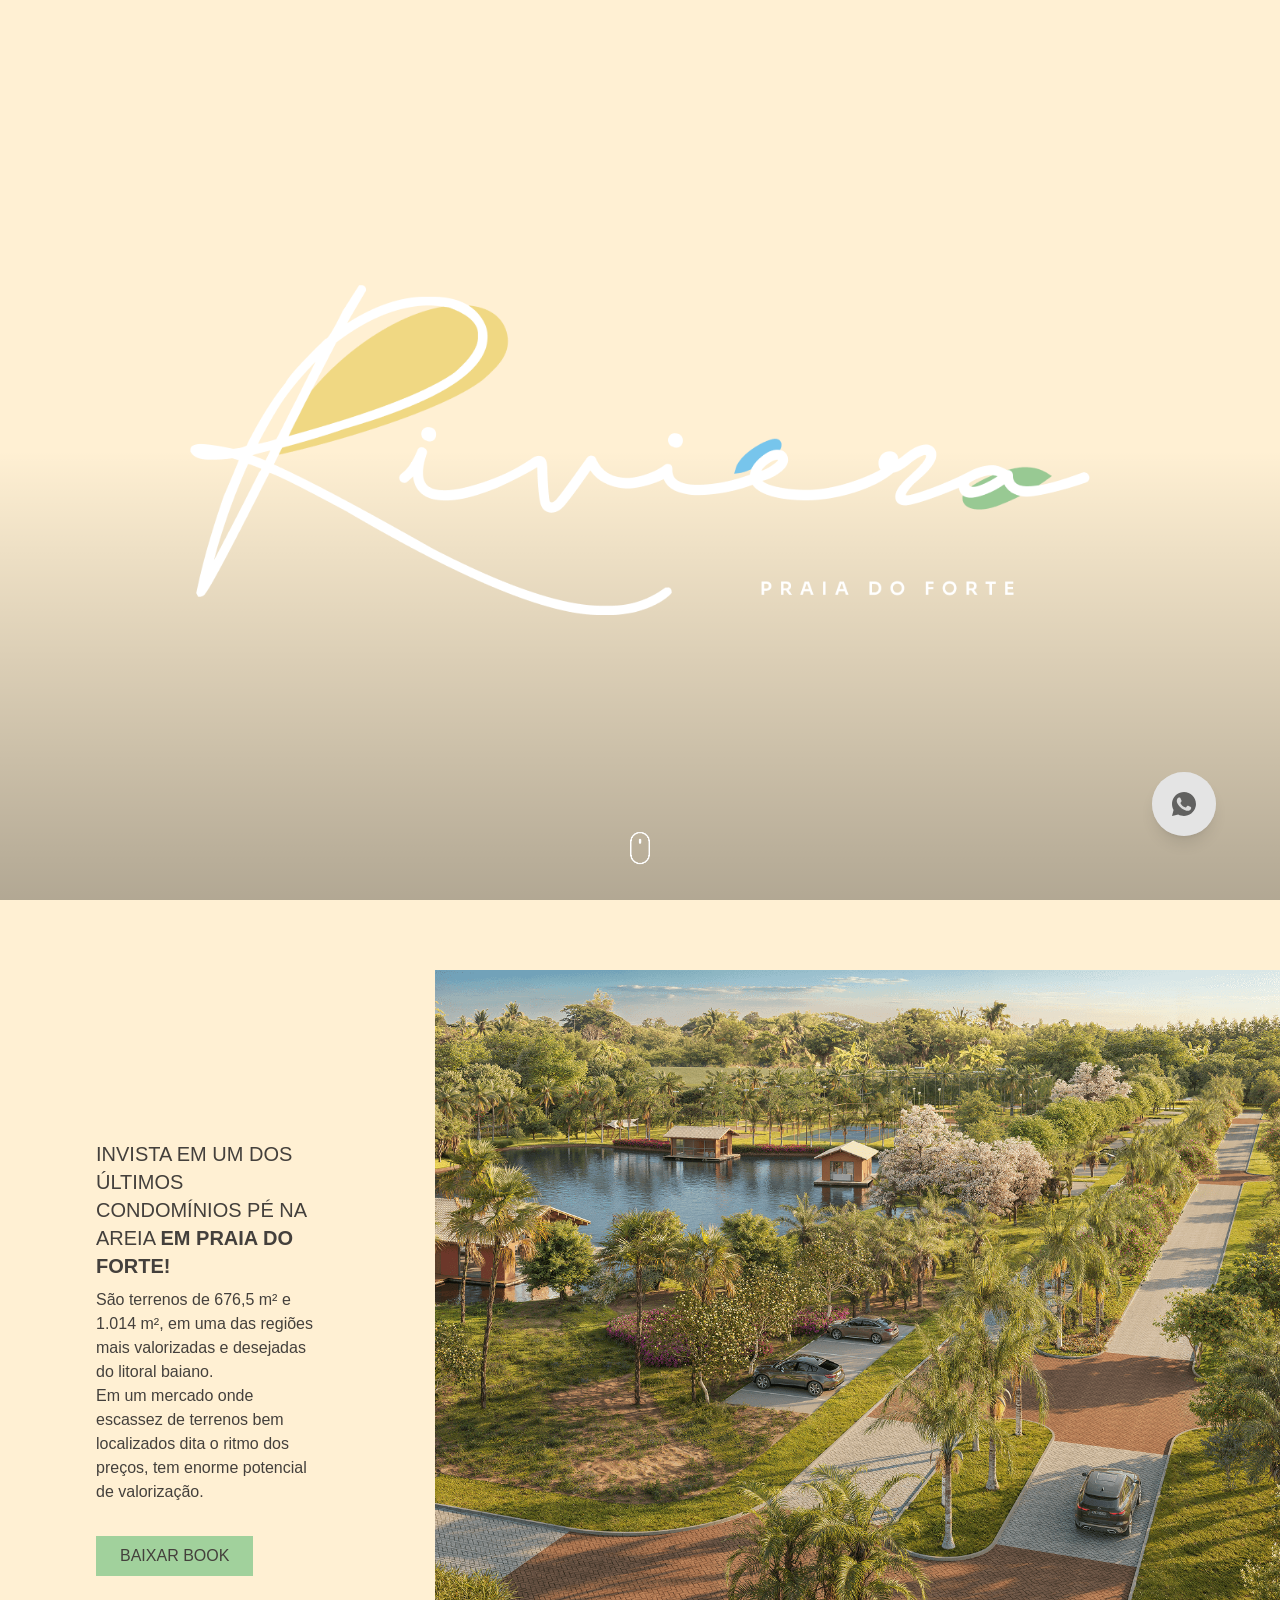
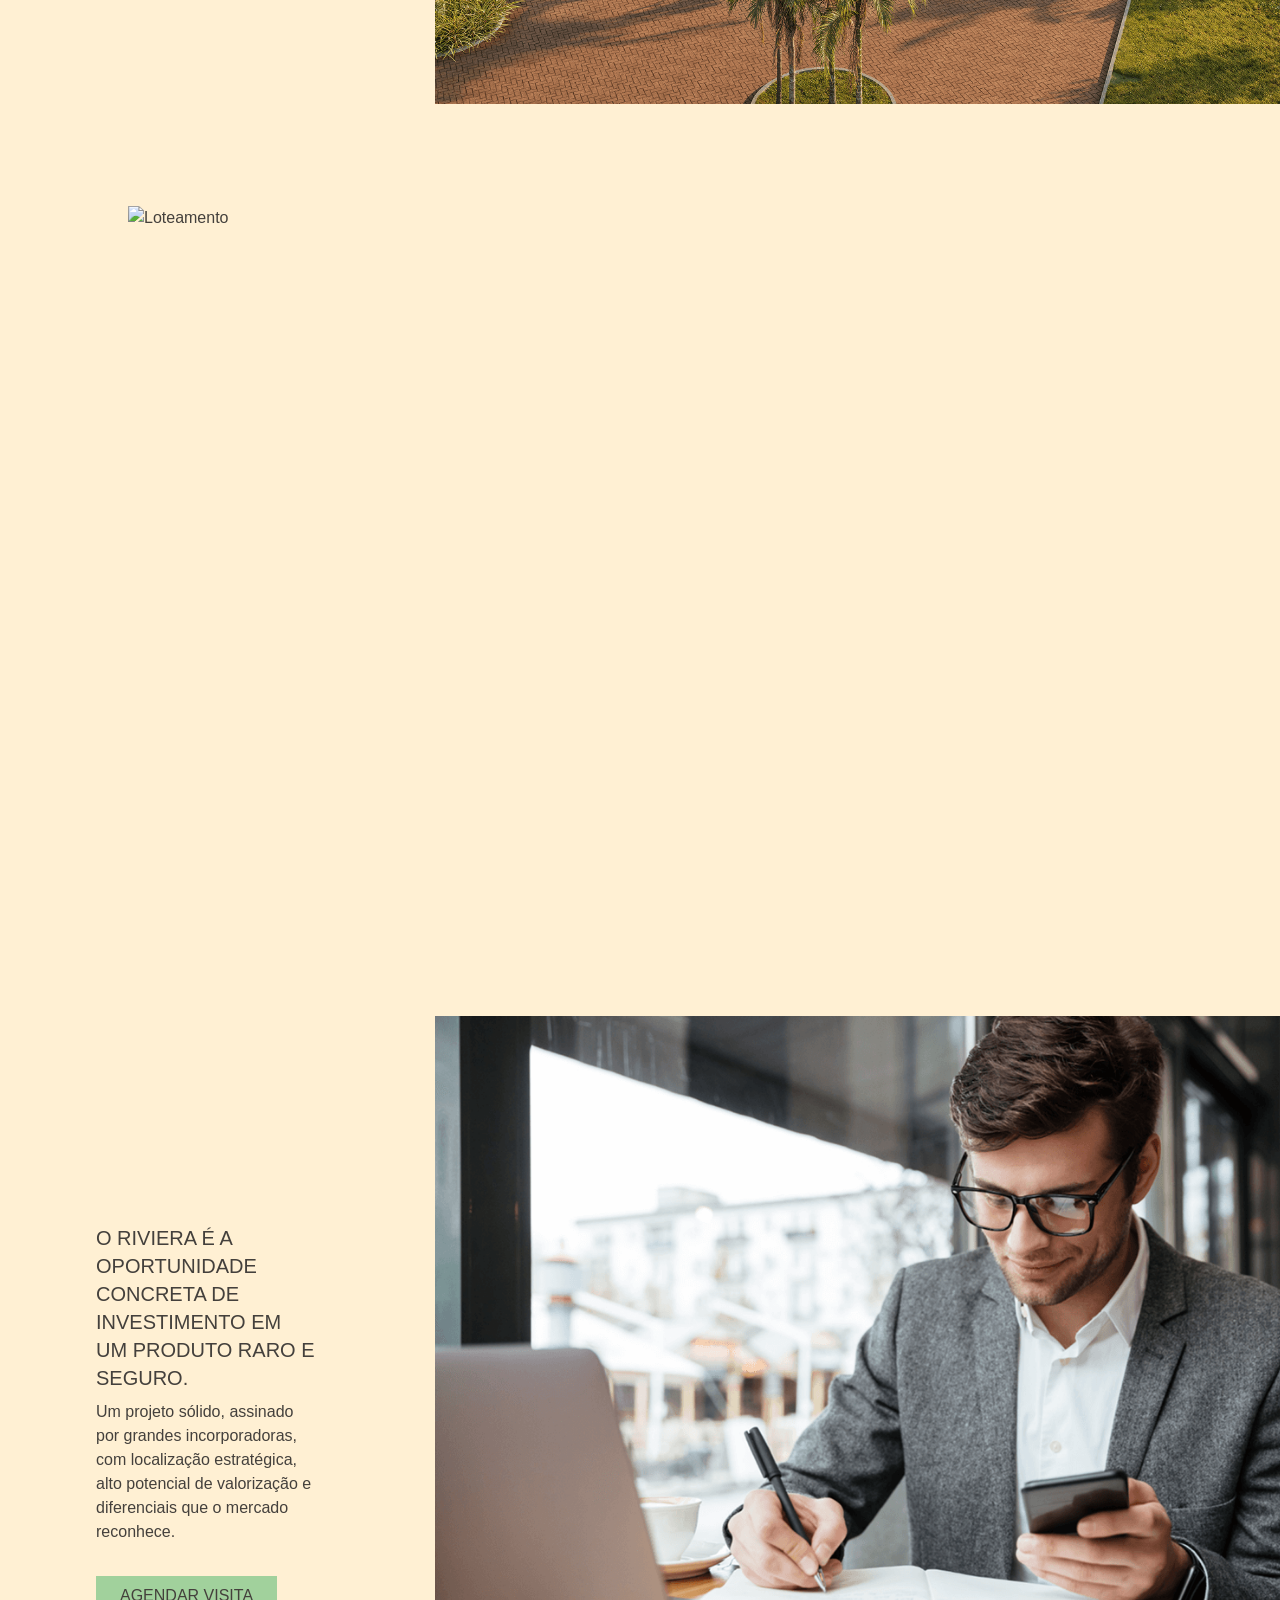
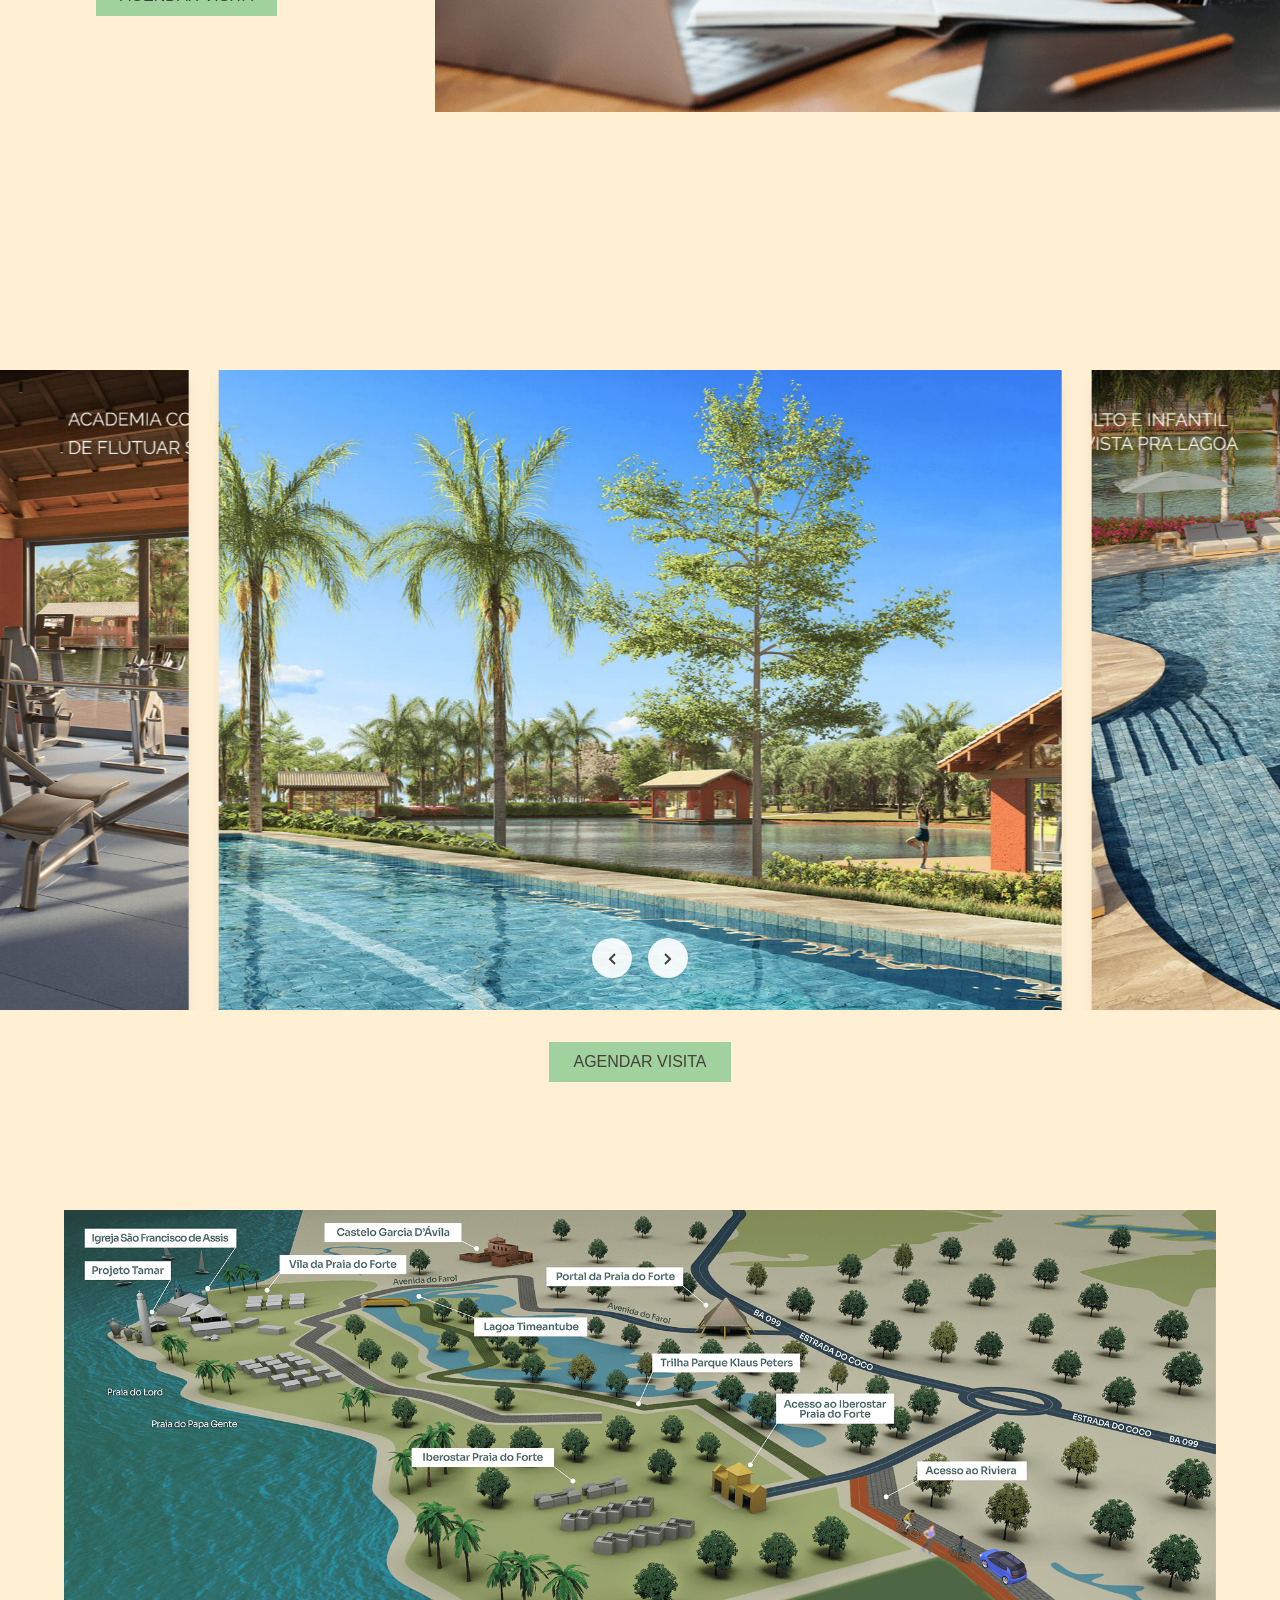
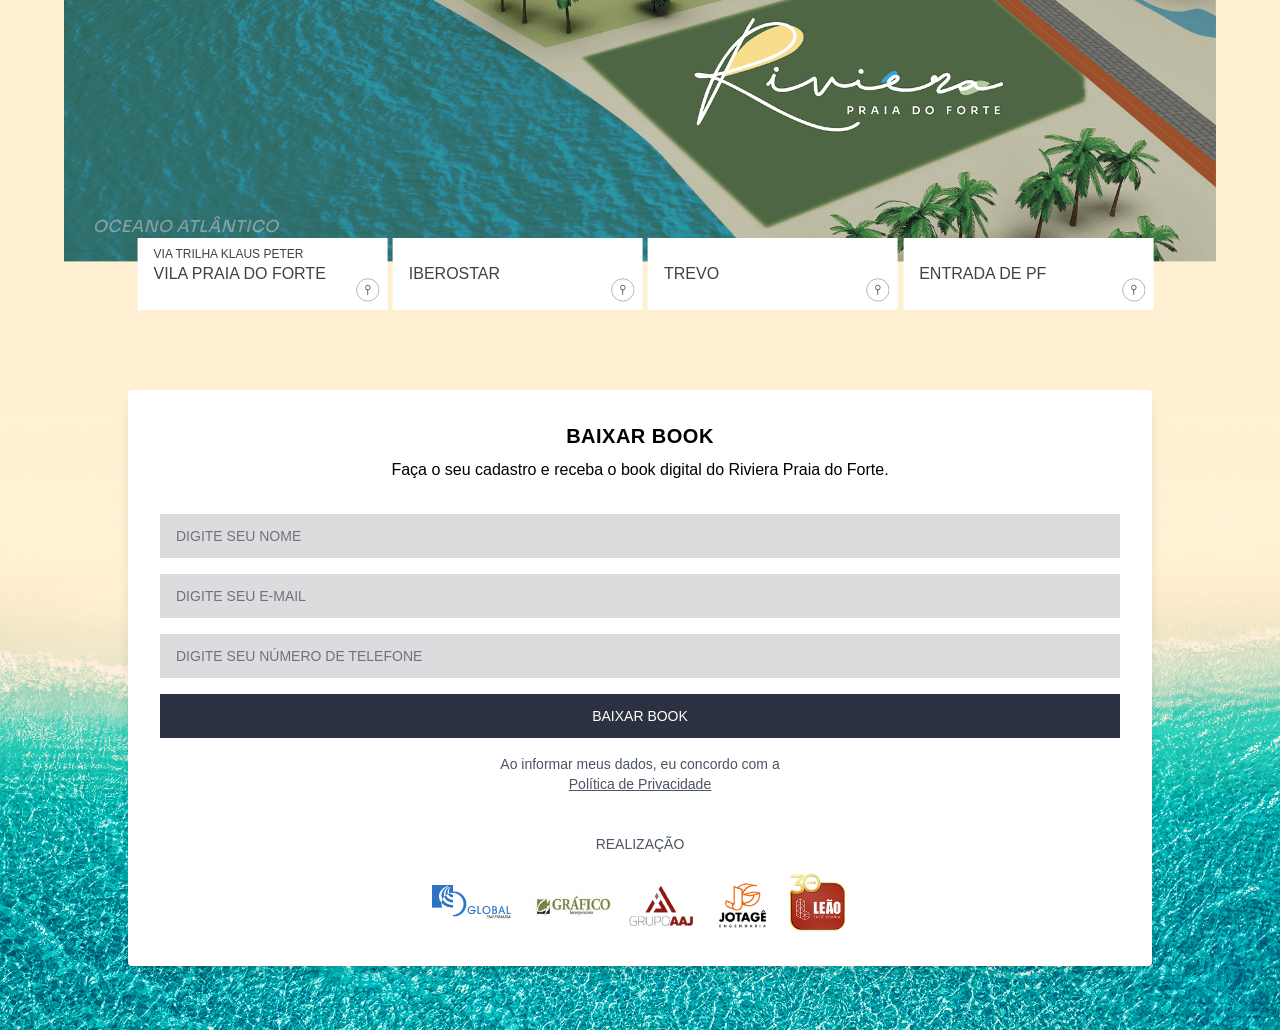
==== commit bfafb13b: "fix: ajuste layout" ====
--- a/src/index.html
+++ b/src/index.html
@@ -178,7 +178,7 @@
         </section>
 
         <!-- SEÇÃO INVESTIMENTO -->
-        <section class="mt-8 text-stone-700 font-normal lg:h-[90vh] overflow-hidden">
+        <section class="mt-8 text-stone-700 font-normal lg:min-h-[90vh] overflow-hidden">
           <div class="grid lg:grid-cols-9 gap-6 h-full">
 
             <!-- BLOCO DE TEXTO -->
@@ -207,7 +207,7 @@
         </section>
 
         <!-- SEÇÃO CARROSSEL -->
-        <section class="text-stone-700 font-normal h-auto lg:h-[100vh] overflow-x-hidden overflow-y-hidden relative">
+        <section class="text-stone-700 font-normal h-auto lg:min-h-[100vh] overflow-x-hidden overflow-y-hidden relative">
           <div class="relative h-[50vh] lg:h-[80vh] flex items-center justify-center mt-16">
             <div class="swiper mySwiper relative w-full h-full"
               data-aos="fade-up"
--- a/src/static/css/style.css
+++ b/src/static/css/style.css
@@ -785,10 +785,6 @@
   display: block;
 }
 
-.inline-block {
-  display: inline-block;
-}
-
 .flex {
   display: flex;
 }
@@ -1874,10 +1870,6 @@
     display: none;
   }
 
-  .lg\:h-\[100vh\] {
-    height: 100vh;
-  }
-
   .lg\:h-\[80vh\] {
     height: 80vh;
   }
@@ -1888,6 +1880,14 @@
 
   .lg\:h-full {
     height: 100%;
+  }
+
+  .lg\:min-h-\[100vh\] {
+    min-height: 100vh;
+  }
+
+  .lg\:min-h-\[90vh\] {
+    min-height: 90vh;
   }
 
   .lg\:w-5\/12 {
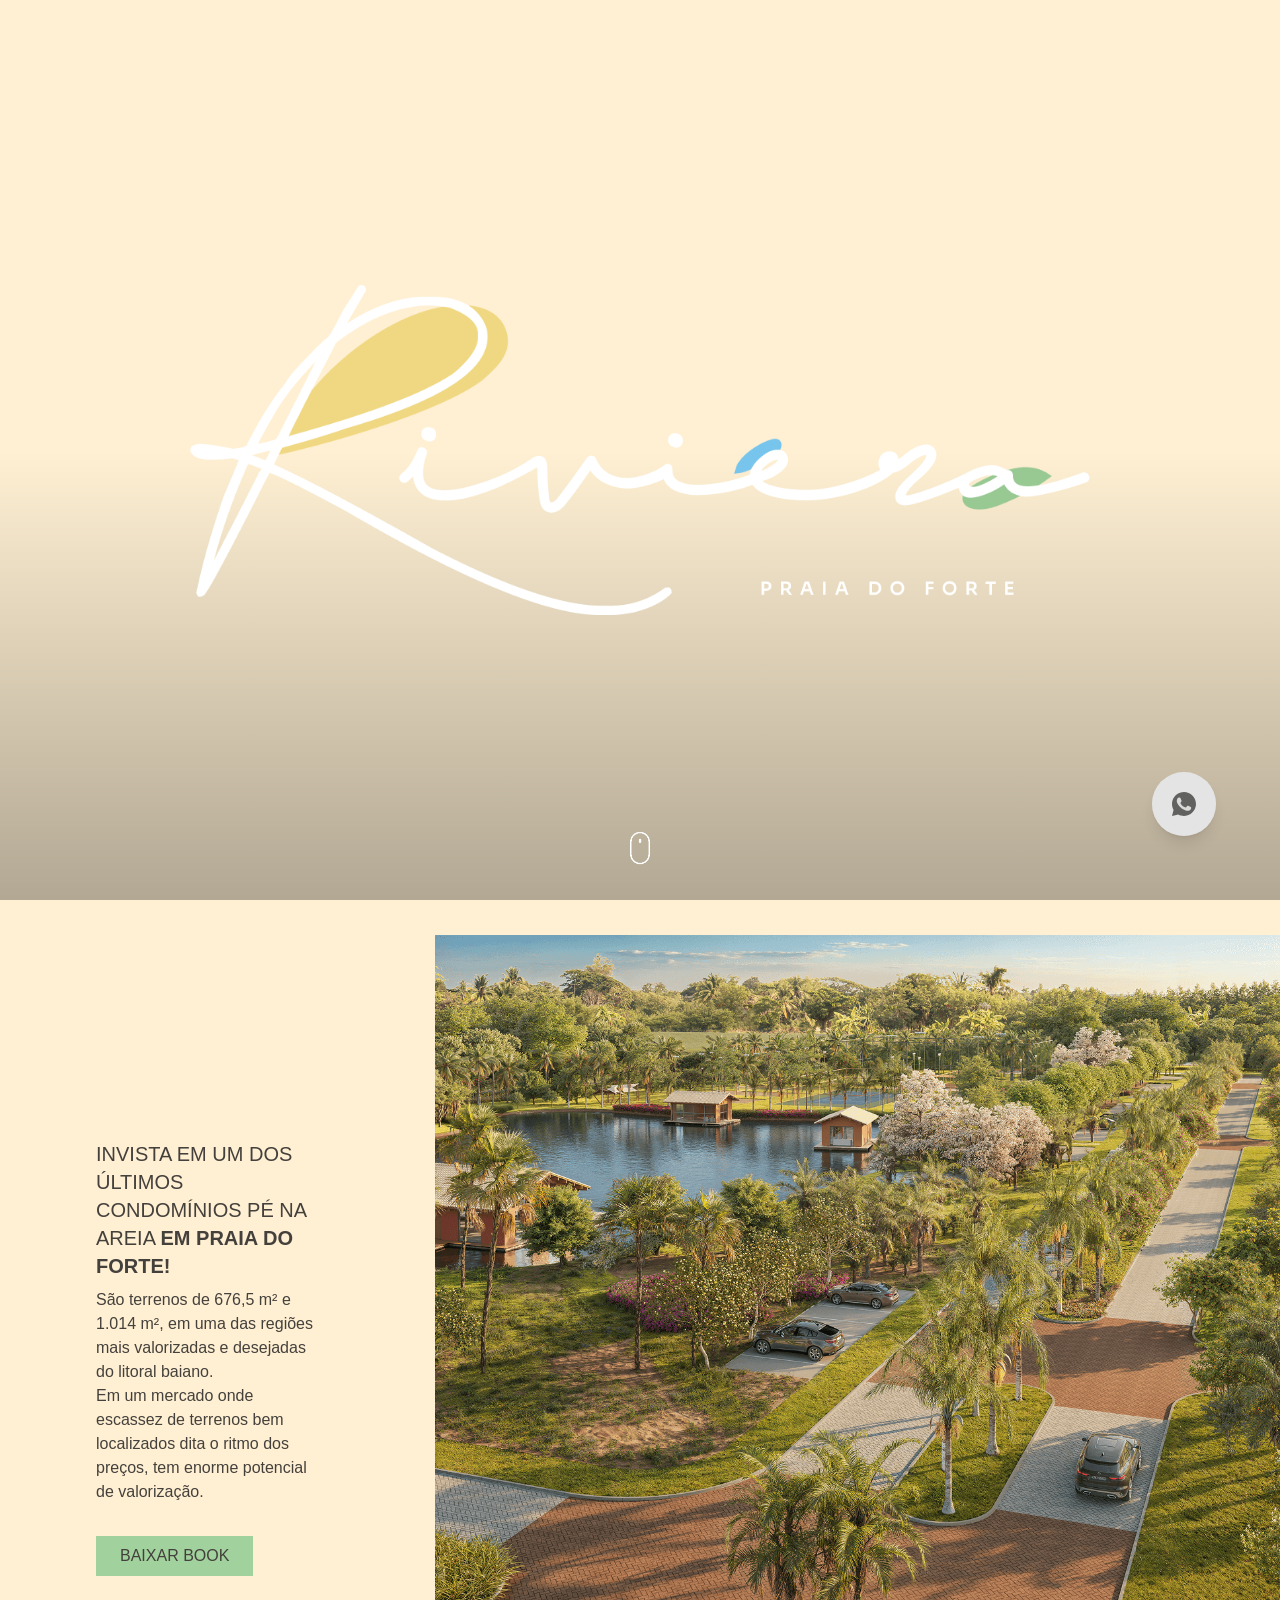
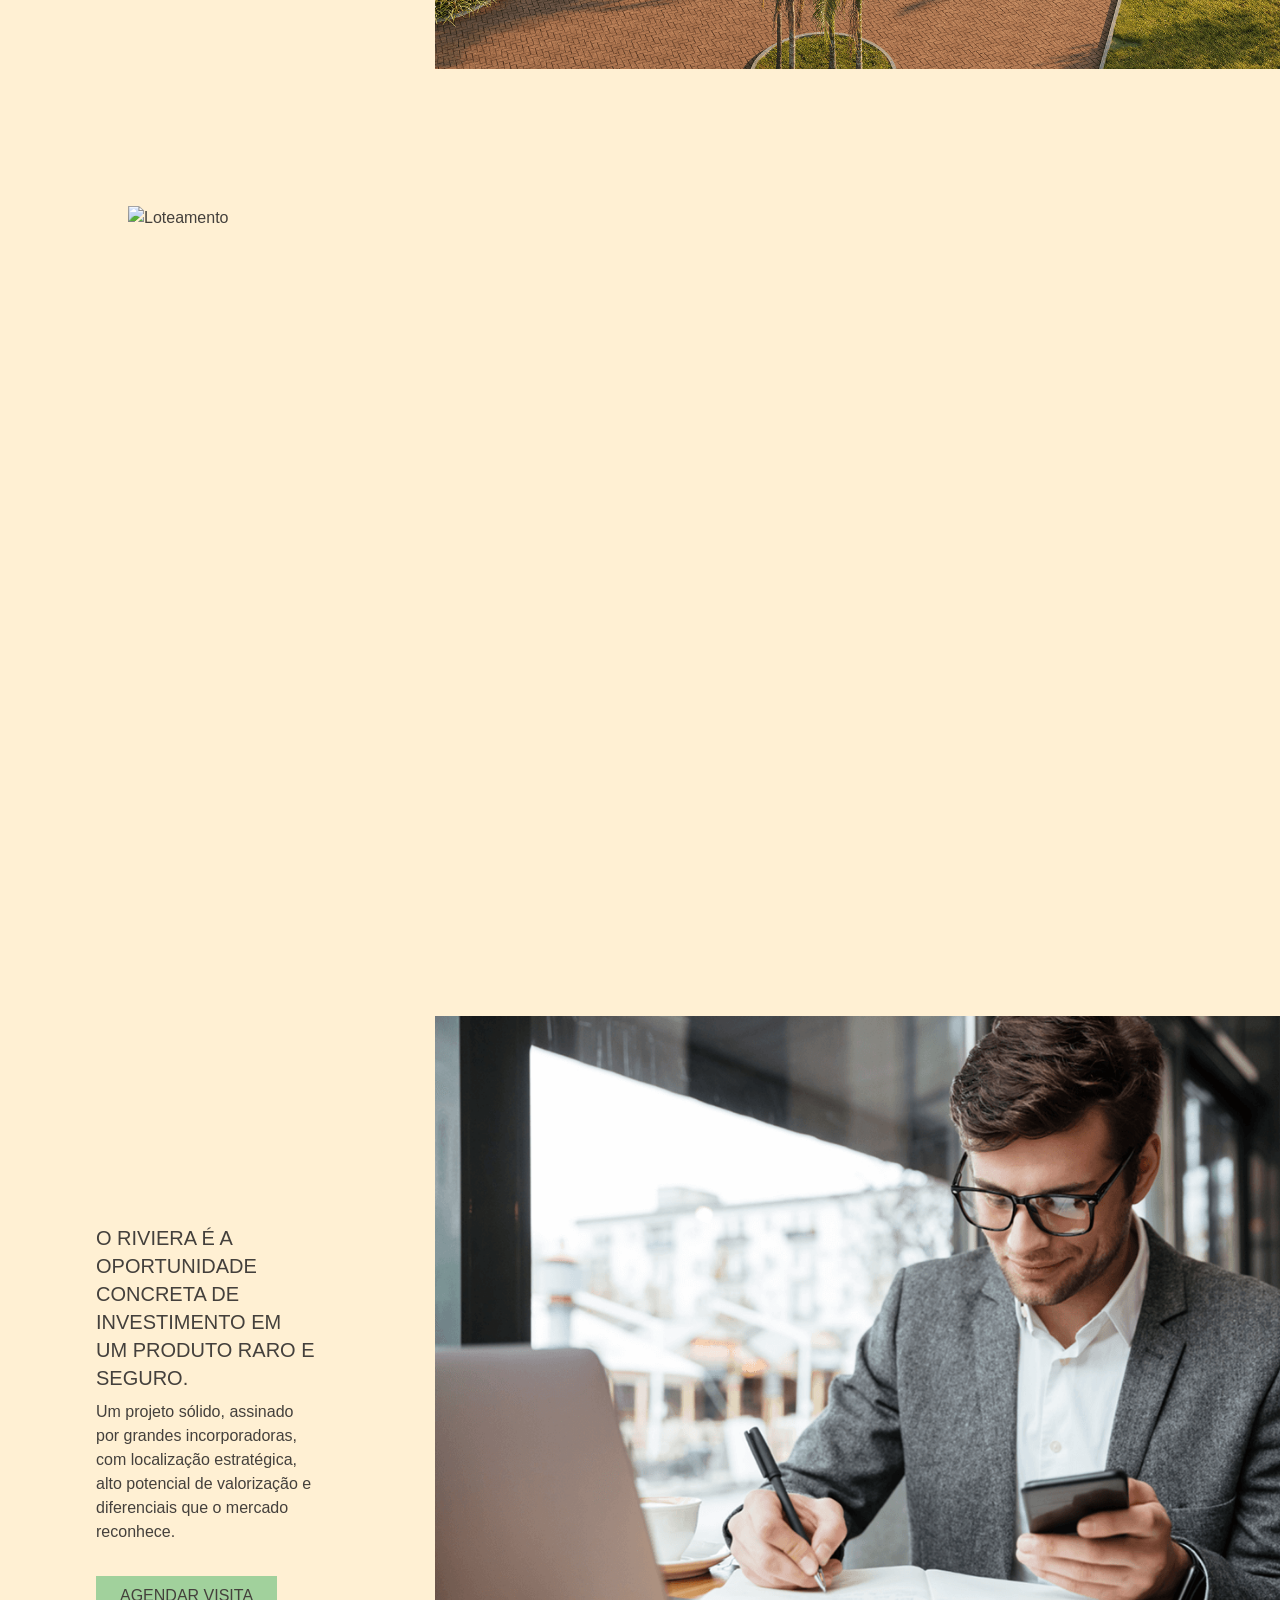
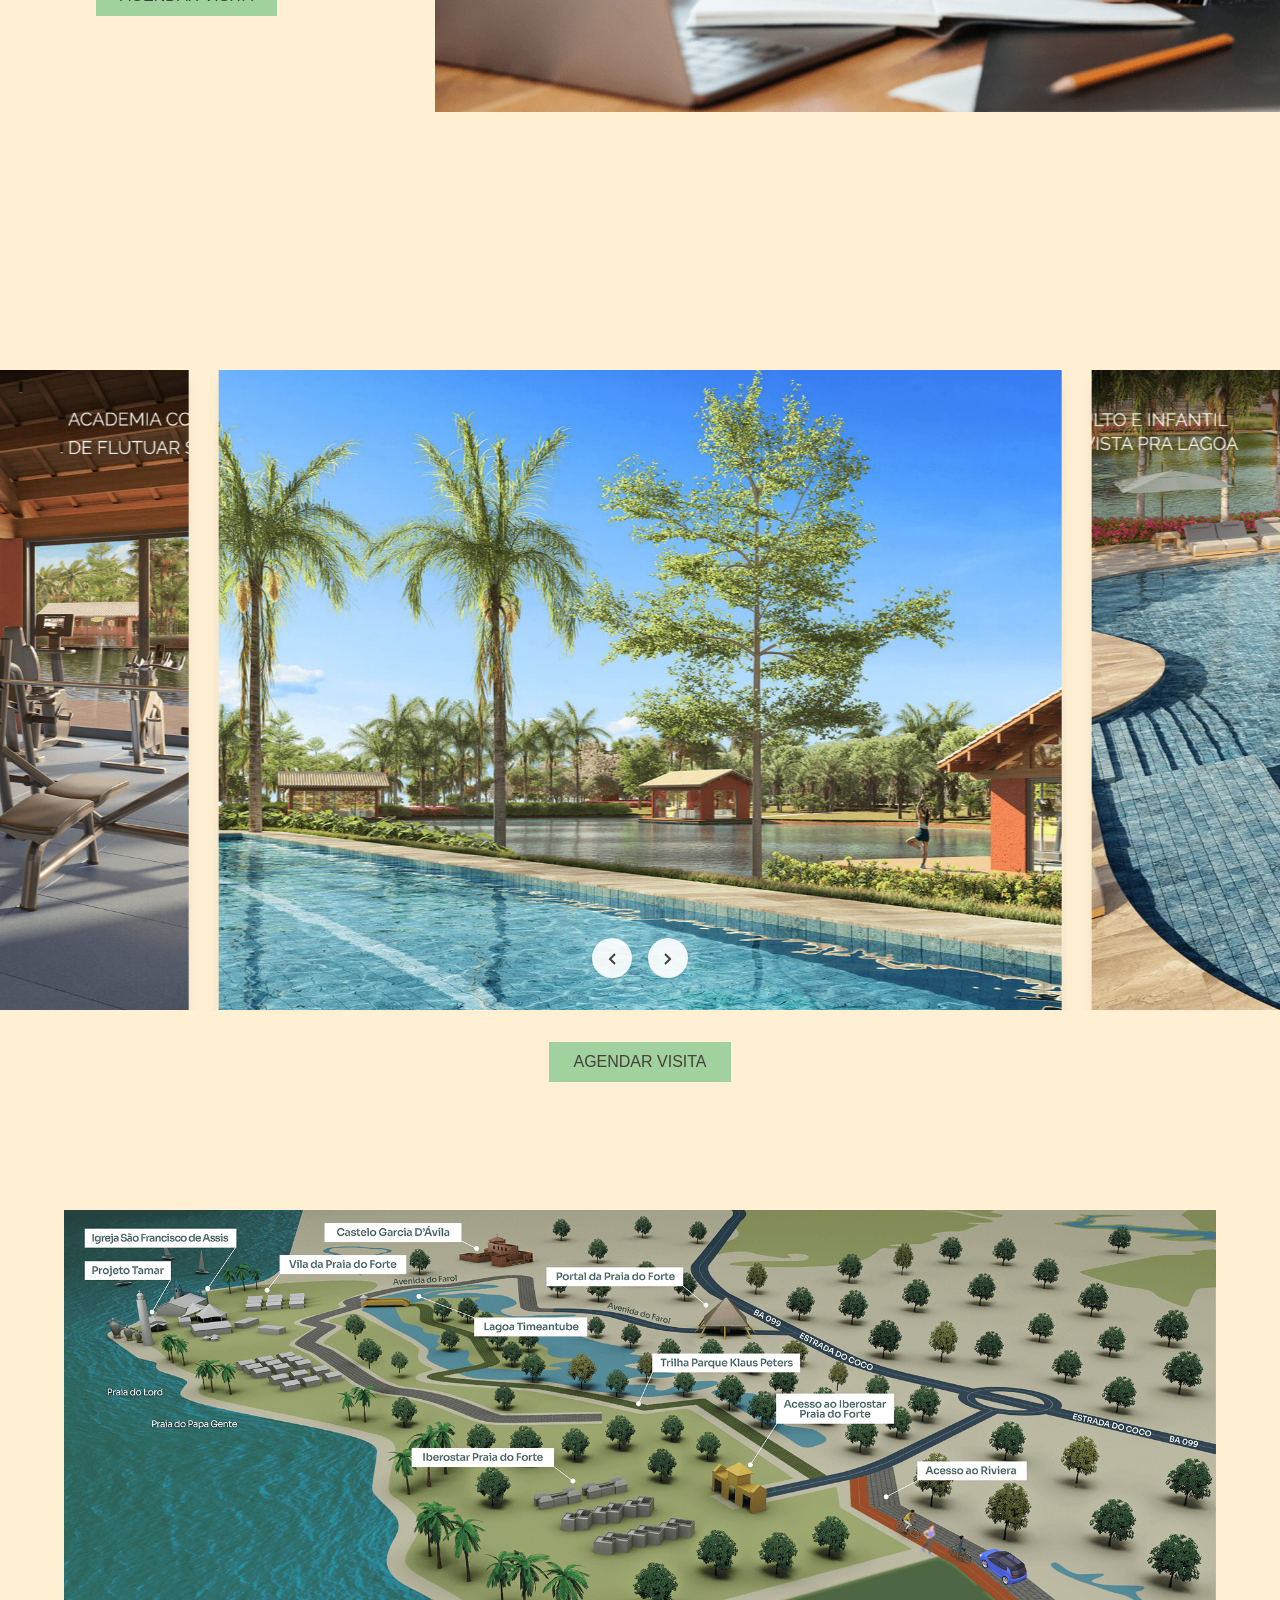
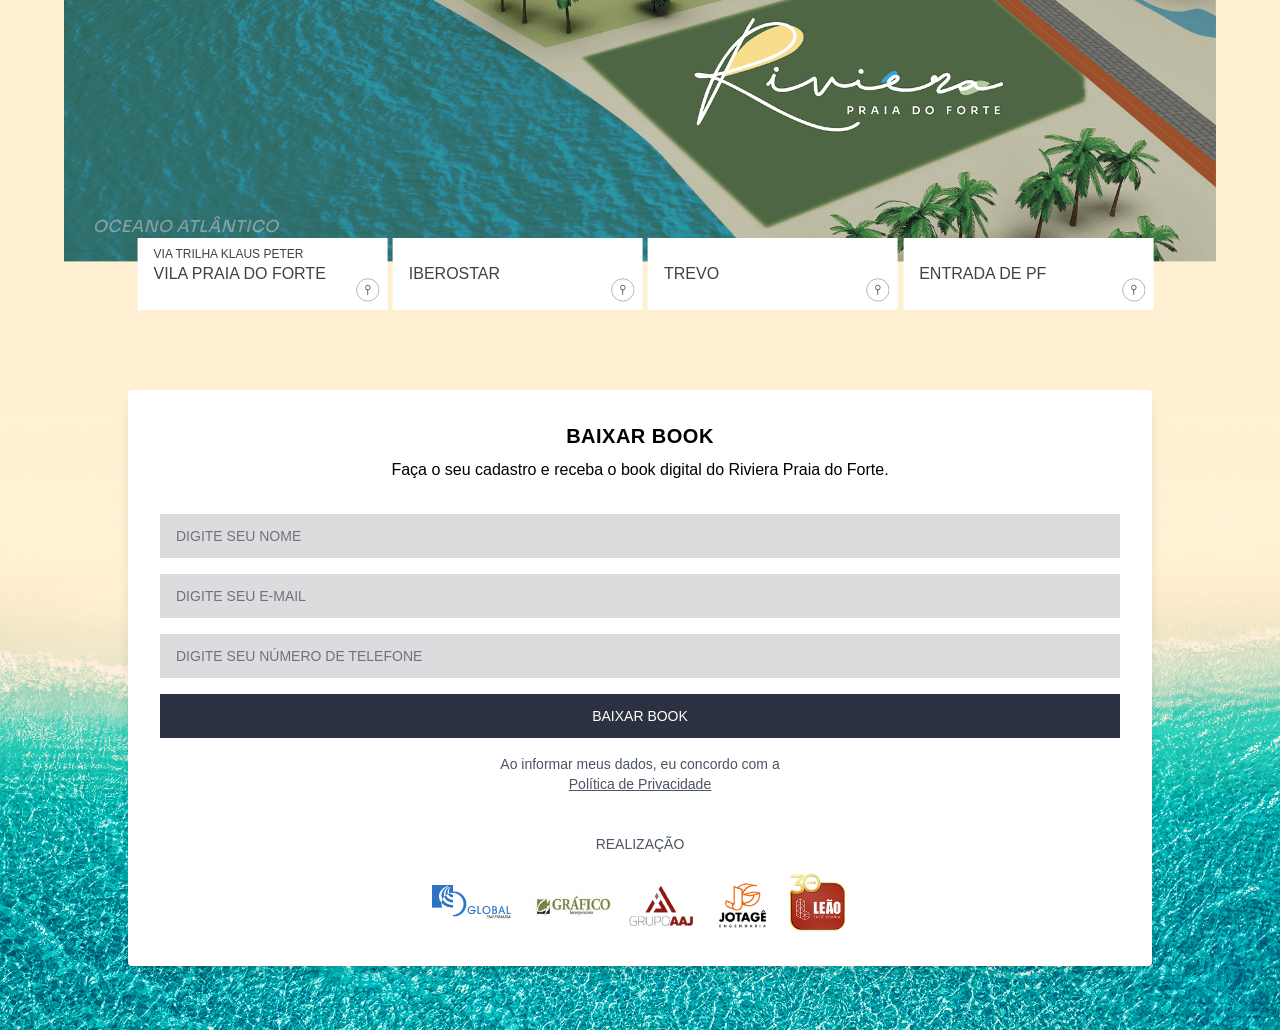
==== commit 9b70ec9c: "fix: ajuste layout" ====
--- a/src/index.html
+++ b/src/index.html
@@ -124,7 +124,7 @@
         </section>
 
         <!-- SEÇÃO INVISTA -->
-        <section id="section-invista" class="mt-8 text-stone-700 font-normal lg:h-[90vh] overflow-hidden">
+        <section id="section-invista" class="mt-8 text-stone-700 font-normal lg:min-h-[90vh] overflow-hidden">
           <div class="grid lg:grid-cols-9 gap-6 h-full">
 
             <!-- BLOCO DE TEXTO -->
@@ -155,7 +155,7 @@
         </section>
 
         <!-- SEÇÃO IMG LOTEAMENTO -->
-        <section class="mt-8 text-stone-700 font-normal lg:h-[90vh] overflow-hidden"
+        <section class="mt-8 text-stone-700 font-normal lg:min-h-[90vh] overflow-hidden"
           data-aos="fade-up"
           data-aos-delay="100"
           data-aos-duration="700"
--- a/src/static/css/style.css
+++ b/src/static/css/style.css
@@ -1874,10 +1874,6 @@
     height: 80vh;
   }
 
-  .lg\:h-\[90vh\] {
-    height: 90vh;
-  }
-
   .lg\:h-full {
     height: 100%;
   }
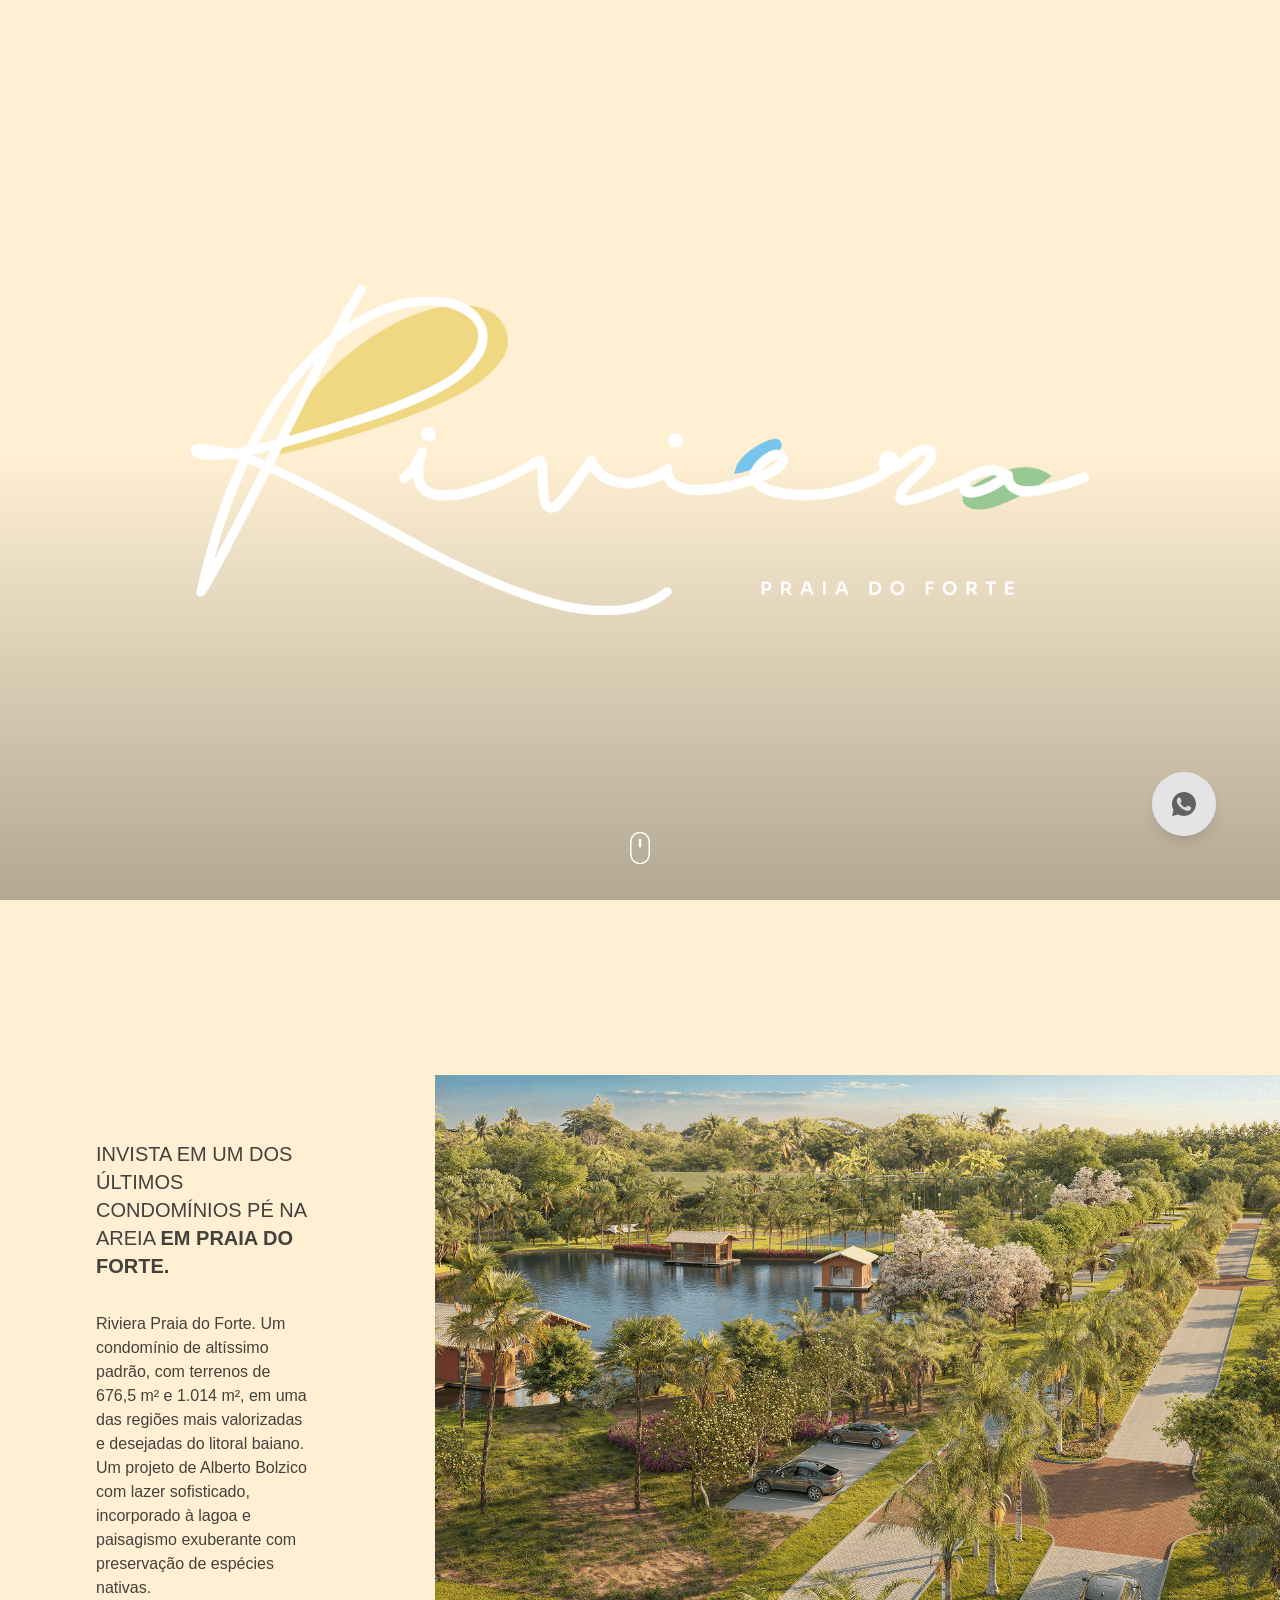
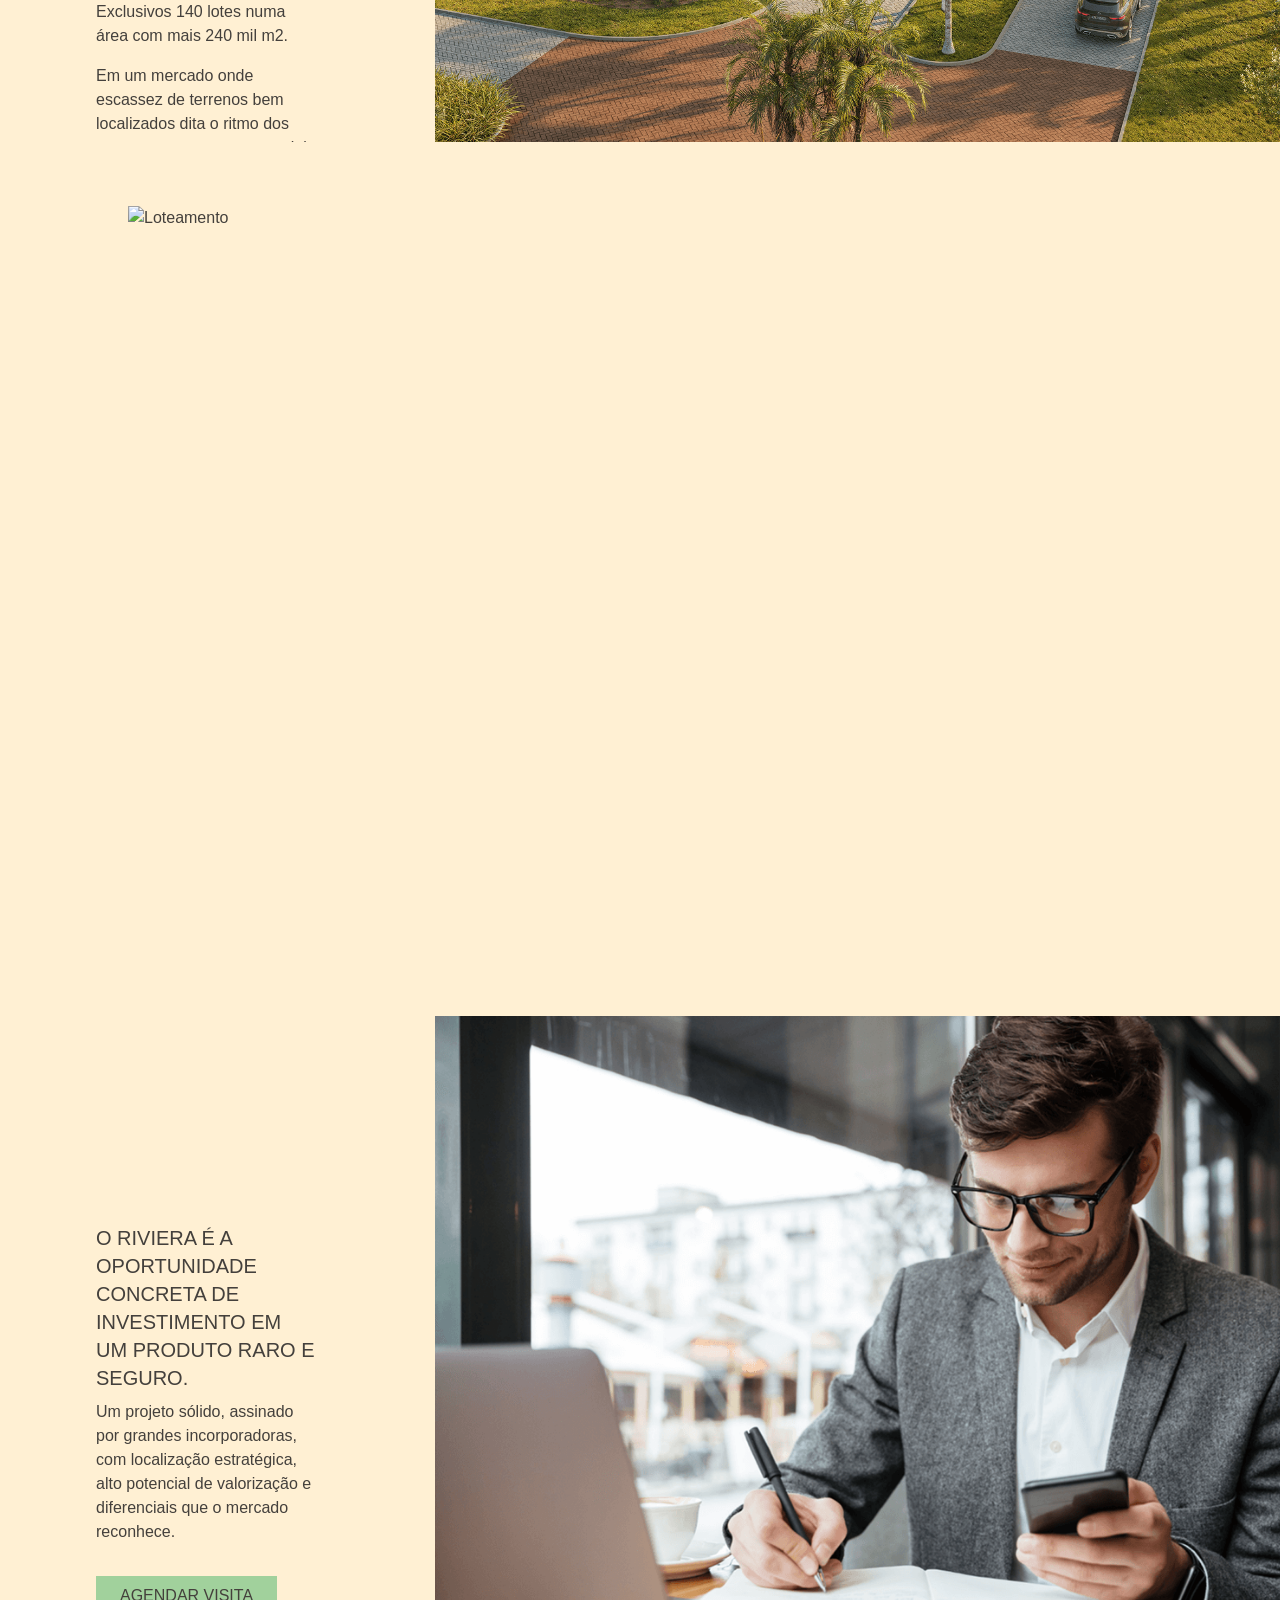
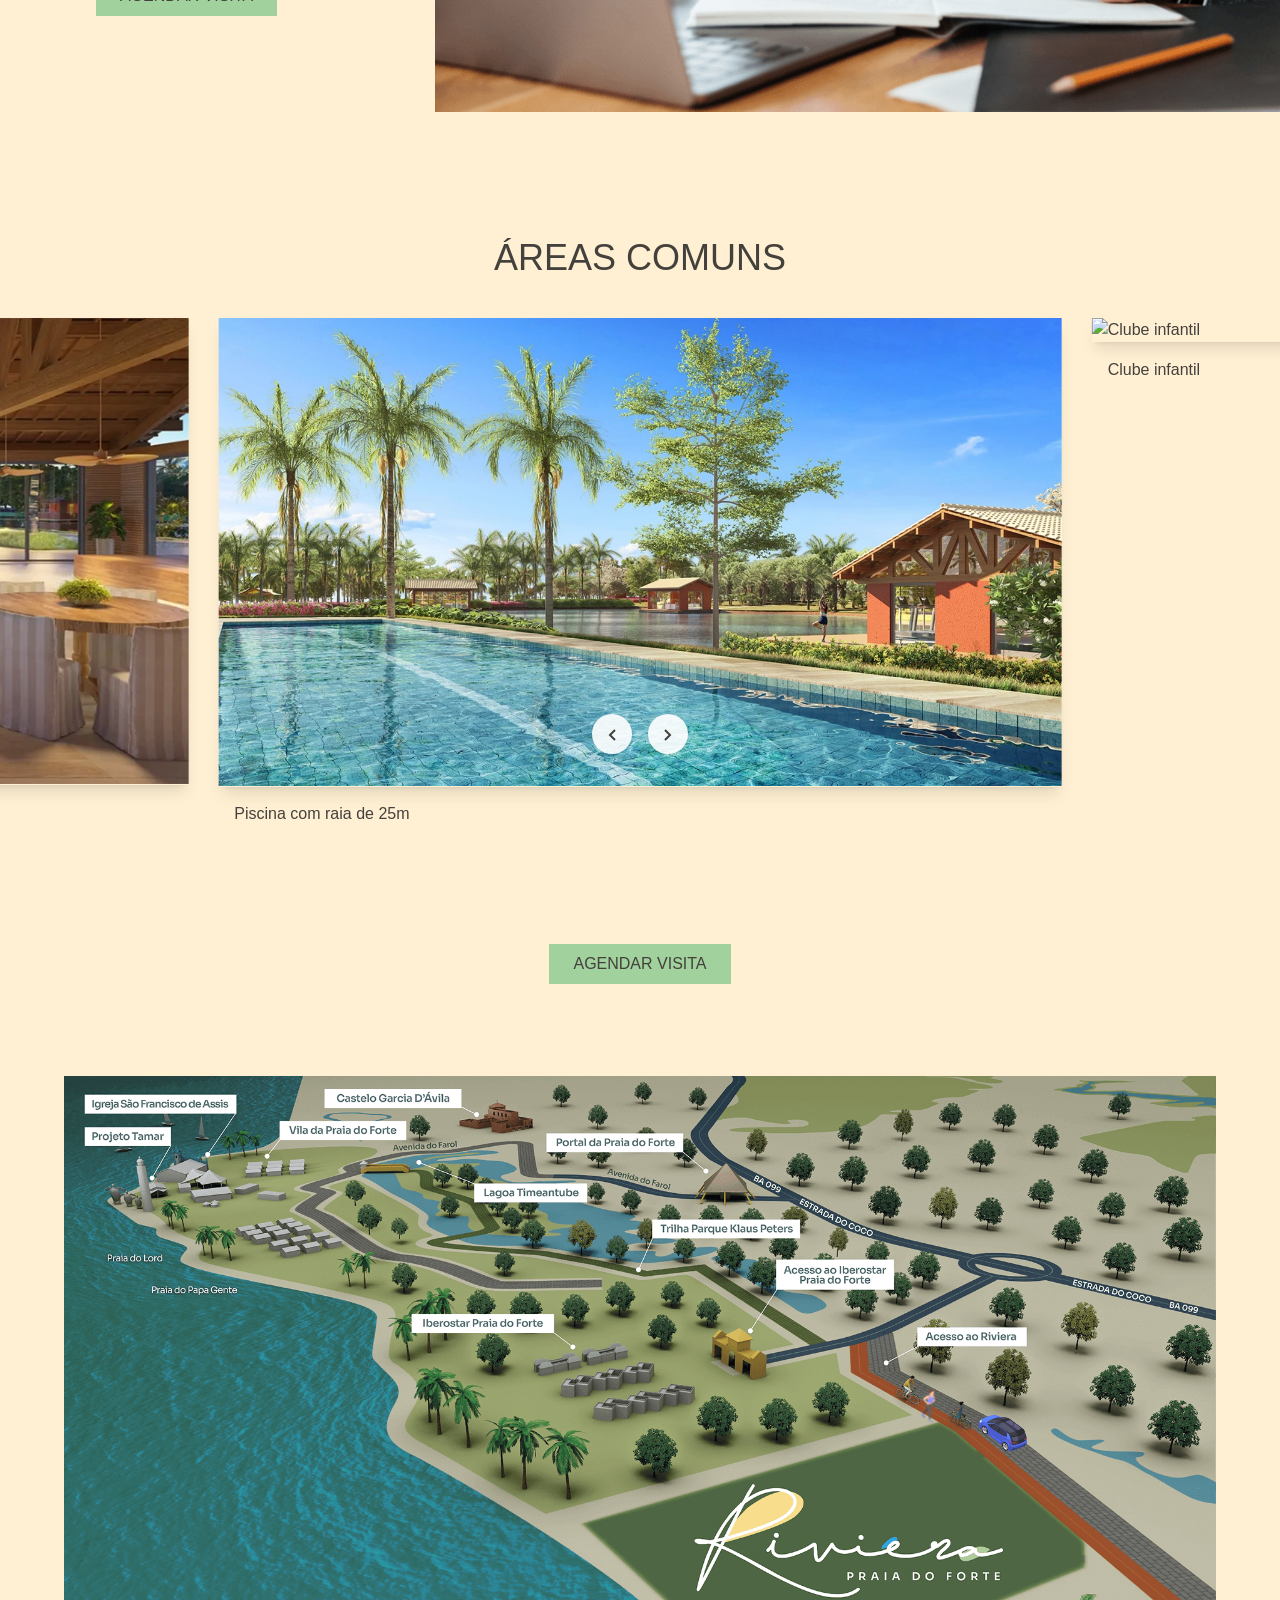
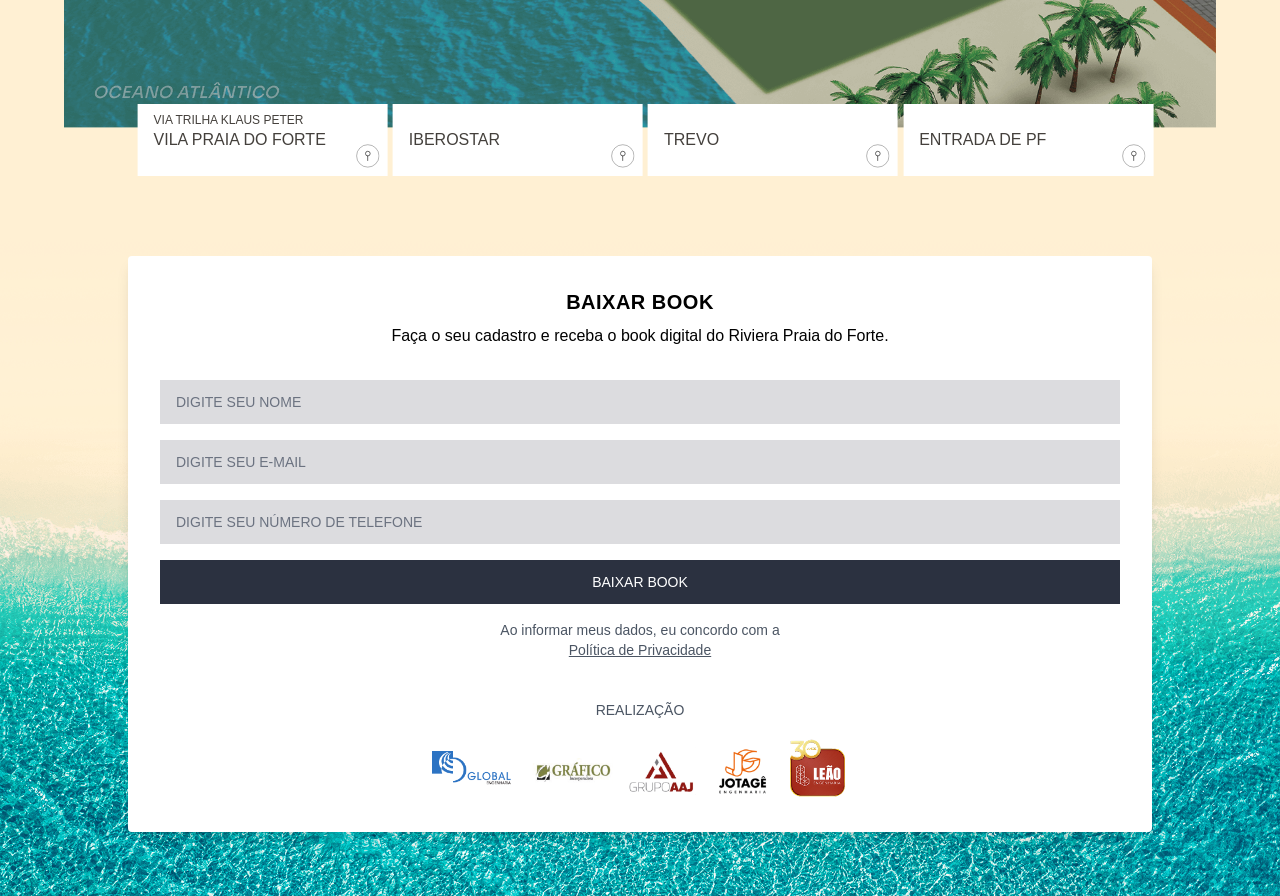
==== commit 19746bfc: "fix: ajustes requisitados no carrossel" ====
--- a/src/index.html
+++ b/src/index.html
@@ -124,7 +124,7 @@
         </section>
 
         <!-- SEÇÃO INVISTA -->
-        <section id="section-invista" class="mt-8 text-stone-700 font-normal lg:min-h-[90vh] overflow-hidden">
+        <section id="section-invista" class="mt-8 text-stone-700 font-normal lg:max-h-[90vh] overflow-hidden">
           <div class="grid lg:grid-cols-9 gap-6 h-full">
 
             <!-- BLOCO DE TEXTO -->
@@ -135,9 +135,14 @@
               data-aos-offset="200"
 
             >
-              <h2 class="text-xl font-normal mb-2 uppercase">invista em um dos últimos condomínios pé na areia <b>EM PRAIA DO FORTE!</b></h2>
-              <p class="mb-4 text-base max-w-prose">São terrenos de 676,5 m² e 1.014 m², em uma das regiões mais valorizadas e desejadas do litoral baiano.
-                <br>Em um mercado onde escassez de terrenos bem localizados dita o ritmo dos preços, tem enorme potencial de valorização.</p>
+              <h2 class="text-xl font-normal mb-2 uppercase">invista em um dos últimos condomínios pé na areia <b>EM PRAIA DO FORTE.</b></h2>
+              <p class="mb-4 text-base max-w-prose">
+                <br>Riviera Praia do Forte. Um condomínio de altíssimo padrão, com terrenos de 676,5 m² e 1.014 m², em uma das regiões mais valorizadas e desejadas do litoral baiano.
+                <br>Um projeto de Alberto Bolzico com lazer sofisticado, incorporado à lagoa e paisagismo exuberante com preservação de espécies nativas.
+                <br>Exclusivos 140 lotes numa área com mais 240 mil m2. </p>
+              <p class="mb-4 text-base max-w-prose"> 
+                Em um mercado onde escassez de terrenos bem localizados dita o ritmo dos preços, tem enorme potencial de valorização.</p>
+
               <button onclick="openModal('BAIXAR BOOK')" class="text-base block no-underline text-stone-700 hover:text-stone-900 bg-green-600 bg-opacity-40 hover:bg-opacity-55  py-2 px-6 text-center mt-8">BAIXAR BOOK</button>
             </div>
 
@@ -178,7 +183,7 @@
         </section>
 
         <!-- SEÇÃO INVESTIMENTO -->
-        <section class="mt-8 text-stone-700 font-normal lg:min-h-[90vh] overflow-hidden">
+        <section class="mt-8 text-stone-700 font-normal lg:max-h-[90vh] overflow-hidden">
           <div class="grid lg:grid-cols-9 gap-6 h-full">
 
             <!-- BLOCO DE TEXTO -->
@@ -207,58 +212,185 @@
         </section>
 
         <!-- SEÇÃO CARROSSEL -->
-        <section class="text-stone-700 font-normal h-auto lg:min-h-[100vh] overflow-x-hidden overflow-y-hidden relative">
-          <div class="relative h-[50vh] lg:h-[80vh] flex items-center justify-center mt-16">
-            <div class="swiper mySwiper relative w-full h-full"
-              data-aos="fade-up"
-              data-aos-delay="100"
-              data-aos-duration="700"
-              data-aos-offset="200"
+        <section
+          class="text-stone-700 font-normal h-auto lg:h-[100vh] overflow-x-hidden overflow-y-hidden relative"
+        >
+            <div
+              class="relative h-[50vh] lg:h-[80vh] flex items-center justify-center mt-16"
+            >
+              <div
+                class="swiper mySwiper relative w-full"
+                data-aos="fade-up"
+                data-aos-delay="100"
+                data-aos-duration="700"
+                data-aos-offset="200"
               >
-
-              <h2 class="text-2xl md:text-3xl lg:text-4xl text-center font-light mb-6 md:mb-10"
+                <h2
+                  class="text-2xl md:text-3xl lg:text-4xl text-center font-light mb-6 md:mb-10"
                   data-aos="fade-up"
                   data-aos-delay="50"
                   data-aos-duration="700"
-                  data-aos-offset="150">
-                ÁREAS COMUNS
-              </h2>
-
-              <div class="swiper-wrapper">
-                <div class="swiper-slide flex items-end">
-                  <img src="static/images/caroussel/004_Pisc_02_05.jpg" class="w-auto max-w-full h-full object-cover shadow-lg" alt="Piscina 1">
+                  data-aos-offset="150"
+                >
+                  ÁREAS COMUNS
+                </h2>
+
+                <div class="swiper-wrapper h-auto">
+                  <div 
+                  class="swiper-slide flex flex-col items-center justify-end h-auto">
+                    <img src="static/images/caroussel/004_Pisc_02_05.webp" 
+                    class="w-auto object-cover shadow-lg flex-grow" 
+                    alt="Piscina com  raia de 25m" />
+                    <p 
+                    class="font-light mt-2 text-base text-stone-700 px-4 py-2 rounded font-medium md:text-left text-center">Piscina com  raia de 25m</p>
+                  </div>
+                  <div 
+                  class="swiper-slide flex flex-col items-center justify-end">
+                    <img src="static/images/caroussel/!002_Club_Inft_04.png" 
+                    class="w-auto max-w-full object-cover shadow-lg flex-grow" 
+                    alt="Clube infantil"/>
+                    <p 
+                    class="font-light mt-2 text-base text-stone-700 px-4 py-2 rounded font-medium md:text-left text-center">Clube infantil</p>
+                  </div>
+                  <div 
+                  class="swiper-slide flex flex-col items-center justify-end">
+                    <img src="static/images/caroussel/!003_Pisc_01_04.png" 
+                    class="w-auto max-w-full object-cover shadow-lg flex-grow" 
+                    alt="piscina adulto e infantil  com bar e vista pra lagoa" />
+                    <p 
+                    class="font-light mt-2 text-base text-stone-700 px-4 py-2 rounded font-medium md:text-left text-center">Piscina Adulto e Infantil  com bar e vista pra lagoa</p>
+                  </div>
+                  <div 
+                  class="swiper-slide flex flex-col items-center justify-end">
+                    <img src="static/images/caroussel/006_Quad_04.png" 
+                    class="w-auto max-w-full object-cover shadow-lg flex-grow" 
+                    alt="Perspectiva Ilustrativa da Arena de esportes" />
+                    <p 
+                    class="font-light mt-2 text-base text-stone-700 px-4 py-2 rounded font-medium md:text-left text-center">Perspectiva Ilustrativa da Arena de esportes</p>
+                  </div>
+                  <div 
+                  class="swiper-slide flex flex-col items-center justify-end">
+                    <img src="static/images/caroussel/008_Club_Geral_04.png" 
+                    class="w-auto max-w-full object-cover shadow-lg flex-grow" 
+                    alt="Perspectiva ilustrativa do clube Riviera" />
+                    <p 
+                    class="font-light mt-2 text-base text-stone-700 px-4 py-2 rounded font-medium md:text-left text-center">Perspectiva ilustrativa do clube Riviera</p>
+                  </div>
+                  <div 
+                  class="swiper-slide flex flex-col items-center justify-end">
+                    <img src="static/images/caroussel/010_Aces_Praia_03.png" 
+                    class="w-auto max-w-full object-cover shadow-lg flex-grow" 
+                    alt="Perspectiva ilustrativa da Alameda de acesso à praia" />
+                    <p 
+                    class="font-light mt-2 text-base text-stone-700 px-4 py-2 rounded font-medium md:text-left text-center">Perspectiva ilustrativa da Alameda de acesso à praia</p>
+                  </div>
+                  <div 
+                  class="swiper-slide flex flex-col items-center justify-end">
+                    <img src="static/images/caroussel/012_Apoio_Praia_03.png" 
+                    class="w-auto max-w-full object-cover shadow-lg flex-grow" 
+                    alt="Perspectiva Ilustrativa do Apoio à praia" />
+                    <p 
+                    class="font-light mt-2 text-base text-stone-700 px-4 py-2 rounded font-medium md:text-left text-center">Perspectiva Ilustrativa do Apoio à praia</p>
+                  </div>
+                  <div 
+                  class="swiper-slide flex flex-col items-center justify-end">
+                    <img src="static/images/caroussel/013_Pisc_Chur_02.png" 
+                    class="w-auto max-w-full object-cover shadow-lg flex-grow" 
+                    alt="Perspectiva ilustrativa da Piscina com espaço gourmet" />
+                    <p 
+                    class="font-light mt-2 text-base text-stone-700 px-4 py-2 rounded font-medium md:text-left text-center">Perspectiva ilustrativa da Piscina com espaço gourmet</p>
+                  </div>
+                  <div 
+                  class="swiper-slide flex flex-col items-center justify-end">
+                    <img src="static/images/caroussel/015_Esp_dagua_C_02.png" 
+                    class="w-auto max-w-full object-cover shadow-lg flex-grow" 
+                    alt="Vista externa da academia flutuante" />
+                    <p 
+                    class="font-light mt-2 text-base text-stone-700 px-4 py-2 rounded font-medium md:text-left text-center">Vista externa da academia flutuante</p>
+                  </div>
+                  <div 
+                  class="swiper-slide flex flex-col items-center justify-end">
+                    <img src="static/images/caroussel/101_Acad_05.png" 
+                    class="w-auto max-w-full object-cover shadow-lg flex-grow" 
+                    alt="Academia com sensação de flutuar sobre a lagoa" />
+                    <p 
+                    class="font-light mt-2 text-base text-stone-700 px-4 py-2 rounded font-medium md:text-left text-center">Academia com sensação de flutuar sobre a lagoa</p>
+                  </div>
+                  <div 
+                  class="swiper-slide flex flex-col items-center justify-end">
+                    <img src="static/images/caroussel/102_Cowk_04.png" 
+                    class="w-auto max-w-full object-cover shadow-lg flex-grow" 
+                    alt="hangout  e coworking" />
+                    <p 
+                    class="font-light mt-2 text-base text-stone-700 px-4 py-2 rounded font-medium md:text-left text-center">Hangout  e Coworking</p>
+                  </div>
+                  <div 
+                  class="swiper-slide flex flex-col items-center justify-end">
+                    <img src="static/images/caroussel/103_Jogs_05.png" 
+                    class="w-auto max-w-full object-cover shadow-lg flex-grow" 
+                    alt="Perspectiva Ilustrativa do Salão de Jogos" />
+                    <p 
+                    class="font-light mt-2 text-base text-stone-700 px-4 py-2 rounded font-medium md:text-left text-center">Perspectiva Ilustrativa do Salão de Jogos</p>
+                  </div>
+                  <div 
+                  class="swiper-slide flex flex-col items-center justify-end">
+                    <img src="static/images/caroussel/104_Fest_04 (1).png" 
+                    class="w-auto max-w-full object-cover shadow-lg flex-grow" 
+                    alt="Perspectiva ilustrativa do Salão de Festas" />
+                    <p 
+                    class="font-light mt-2 text-base text-stone-700 px-4 py-2 rounded font-medium md:text-left text-center">Perspectiva ilustrativa do Salão de Festas</p>
+                  </div>
                 </div>
-                <div class="swiper-slide flex items-end">
-                  <img src="static/images/caroussel/piscina_adulto.jpg" class="w-auto max-w-full h-full object-cover shadow-lg" alt="Piscina Adulto">
-                </div>
-                <div class="swiper-slide flex items-end">
-                  <img src="static/images/caroussel/clube_infantil.jpg" class="w-auto max-w-full h-full object-cover shadow-lg" alt="Clube Infantil">
-                </div>
-                <div class="swiper-slide flex items-end">
-                  <img src="static/images/caroussel/hangout.jpg" class="w-auto max-w-full h-full object-cover shadow-lg" alt="Hangout">
-                </div>
-                <div class="swiper-slide flex items-end">
-                  <img src="static/images/caroussel/academia.jpg" class="w-auto max-w-full h-full object-cover shadow-lg" alt="Academia">
+
+                <div
+                  class="flex justify-center gap-4 absolute bottom-16 left-1/2 -translate-x-1/2 z-50 md:mt-0 mb-4"
+                >
+                <button
+                  class="swiper-button-prev-custom bg-white bg-opacity-90 rounded-full w-8 h-8 md:w-10 md:h-10 flex items-center justify-center shadow transition hover:bg-stone-600 hover:text-white p-0"
+                >
+                  <svg
+                    width="22"
+                    height="22"
+                    fill="none"
+                    stroke="currentColor"
+                    stroke-width="2"
+                    viewBox="0 0 22 22"
+                    style="display: block;"
+                  >
+                    <path d="M14 17l-5-5 5-5" />
+                  </svg>
+                </button>
+                <button
+                  class="swiper-button-next-custom bg-white bg-opacity-90 rounded-full w-8 h-8 md:w-10 md:h-10 flex items-center justify-center shadow transition hover:bg-stone-600 hover:text-white p-0"
+                >
+                  <svg
+                    width="22"
+                    height="22"
+                    fill="none"
+                    stroke="currentColor"
+                    stroke-width="2"
+                    viewBox="0 0 22 22"
+                    style="display: block;"
+                  >
+                    <path d="M8 7l5 5-5 5" />
+                  </svg>
+                </button>
                 </div>
               </div>
-
-              <div class="flex justify-center gap-4 absolute bottom-8 left-1/2 -translate-x-1/2 z-50">
-                <button class="swiper-button-prev-custom bg-white bg-opacity-90 rounded-full w-10 h-10 flex items-center justify-center shadow transition hover:bg-stone-600 hover:text-white">
-                  <svg width="22" height="22" fill="none" stroke="currentColor" stroke-width="2"><path d="M14 17l-5-5 5-5"/></svg>
-                </button>
-                <button class="swiper-button-next-custom bg-white bg-opacity-90 rounded-full w-10 h-10 flex items-center justify-center shadow transition hover:bg-stone-600 hover:text-white">
-                  <svg width="22" height="22" fill="none" stroke="currentColor" stroke-width="2"><path d="M8 7l5 5-5 5"/></svg>
-                </button>
-              </div>
             </div>
-          </div>
-          <div class="relative flex justify-center items-center pb-16"
-                data-aos="fade-up"
-                data-aos-delay="200"
-                data-aos-duration="700"
-                data-aos-offset="-200"
-                >
-            <button onclick="openModal('AGENDAR VISITA')" class="text-base block no-underline text-stone-700 hover:text-stone-900 bg-green-600 bg-opacity-40 hover:bg-opacity-55 py-2 px-6 text-center mt-8">AGENDAR VISITA</button>
+          <div
+            class="relative flex justify-center items-center lg:pb-16 mt-0 md:mt-2 lg:mt-8"
+            data-aos="fade-up"
+            data-aos-delay="200"
+            data-aos-duration="700"
+            data-aos-offset="-200"
+          >
+            <a
+              href="javascript:void(0)"
+              onclick="openModal('AGENDAR VISITA')"
+              class="text-base inline-block no-underline text-stone-700 hover:text-stone-900 bg-green-600 bg-opacity-40 hover:bg-opacity-55 py-2 px-6 text-center mt-4"
+              >AGENDAR VISITA</a
+            >
           </div>
         </section>
 
--- a/src/static/css/style.css
+++ b/src/static/css/style.css
@@ -624,16 +624,16 @@
   bottom: -4rem;
 }
 
+.bottom-16 {
+  bottom: 4rem;
+}
+
 .bottom-2 {
   bottom: 0.5rem;
 }
 
 .bottom-6 {
   bottom: 1.5rem;
-}
-
-.bottom-8 {
-  bottom: 2rem;
 }
 
 .left-0 {
@@ -757,6 +757,10 @@
   margin-right: 0.5rem;
 }
 
+.mt-0 {
+  margin-top: 0px;
+}
+
 .mt-10 {
   margin-top: 2.5rem;
 }
@@ -785,6 +789,10 @@
   display: block;
 }
 
+.inline-block {
+  display: inline-block;
+}
+
 .flex {
   display: flex;
 }
@@ -983,6 +991,10 @@
 
 .shrink-0 {
   flex-shrink: 0;
+}
+
+.flex-grow {
+  flex-grow: 1;
 }
 
 .-translate-x-1\/2 {
@@ -1127,6 +1139,10 @@
   align-items: center;
 }
 
+.justify-end {
+  justify-content: flex-end;
+}
+
 .justify-center {
   justify-content: center;
 }
@@ -1371,10 +1387,6 @@
 .py-6 {
   padding-top: 1.5rem;
   padding-bottom: 1.5rem;
-}
-
-.pb-16 {
-  padding-bottom: 4rem;
 }
 
 .pb-8 {
@@ -1773,6 +1785,14 @@
     margin-bottom: 2rem;
   }
 
+  .md\:mt-0 {
+    margin-top: 0px;
+  }
+
+  .md\:mt-2 {
+    margin-top: 0.5rem;
+  }
+
   .md\:mt-28 {
     margin-top: 7rem;
   }
@@ -1791,6 +1811,10 @@
 
   .md\:h-16 {
     height: 4rem;
+  }
+
+  .md\:w-10 {
+    width: 2.5rem;
   }
 
   .md\:w-16 {
@@ -1819,6 +1843,10 @@
     padding-bottom: 0.75rem;
   }
 
+  .md\:text-left {
+    text-align: left;
+  }
+
   .md\:text-3xl {
     font-size: 1.875rem;
     line-height: 2.25rem;
@@ -1858,6 +1886,10 @@
     margin-bottom: 2rem;
   }
 
+  .lg\:mt-8 {
+    margin-top: 2rem;
+  }
+
   .lg\:block {
     display: block;
   }
@@ -1870,6 +1902,10 @@
     display: none;
   }
 
+  .lg\:h-\[100vh\] {
+    height: 100vh;
+  }
+
   .lg\:h-\[80vh\] {
     height: 80vh;
   }
@@ -1878,12 +1914,28 @@
     height: 100%;
   }
 
-  .lg\:min-h-\[100vh\] {
-    min-height: 100vh;
+  .lg\:h-\[90vh\] {
+    height: 90vh;
+  }
+
+  .lg\:h-\[95vh\] {
+    height: 95vh;
+  }
+
+  .lg\:max-h-\[80vh\] {
+    max-height: 80vh;
+  }
+
+  .lg\:max-h-\[90vh\] {
+    max-height: 90vh;
   }
 
   .lg\:min-h-\[90vh\] {
     min-height: 90vh;
+  }
+
+  .lg\:min-h-\[80vh\] {
+    min-height: 80vh;
   }
 
   .lg\:w-5\/12 {
@@ -1929,6 +1981,10 @@
     padding-bottom: 6rem;
   }
 
+  .lg\:pb-16 {
+    padding-bottom: 4rem;
+  }
+
   .lg\:text-4xl {
     font-size: 2.25rem;
     line-height: 2.5rem;
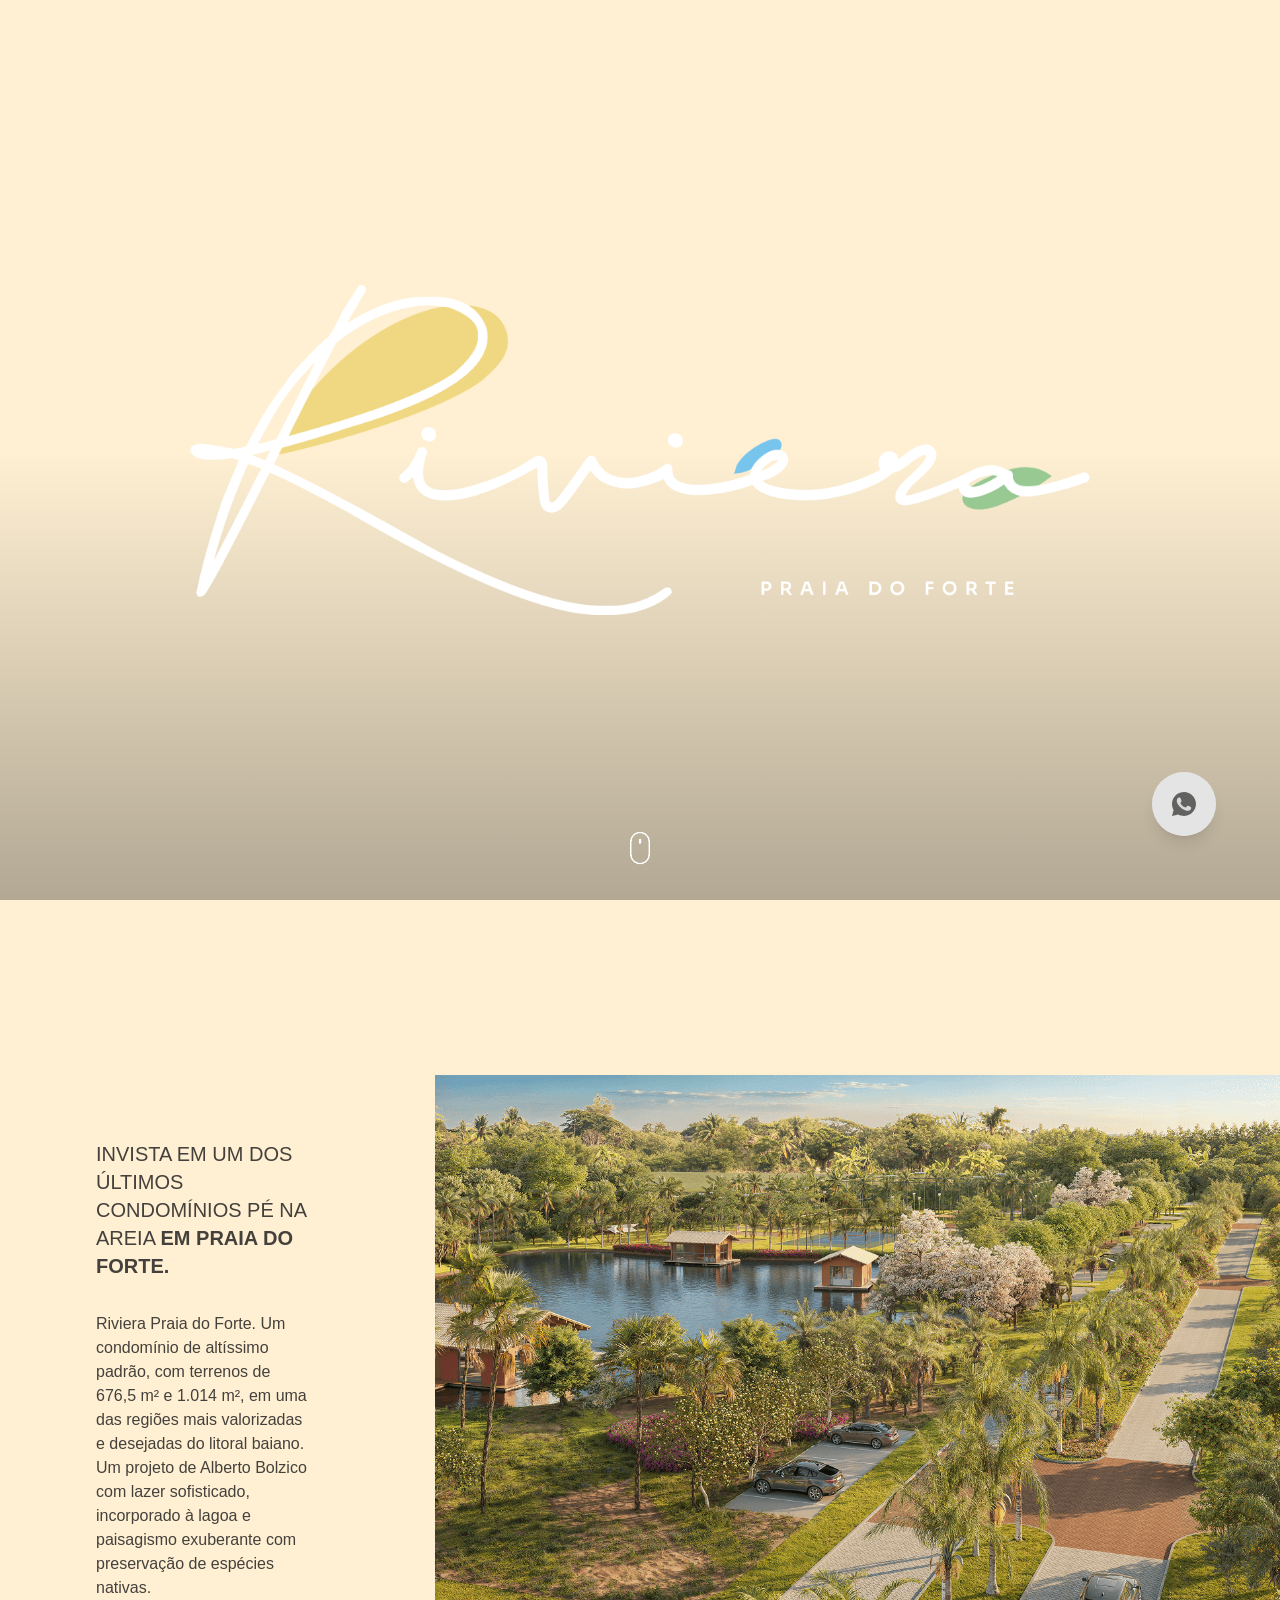
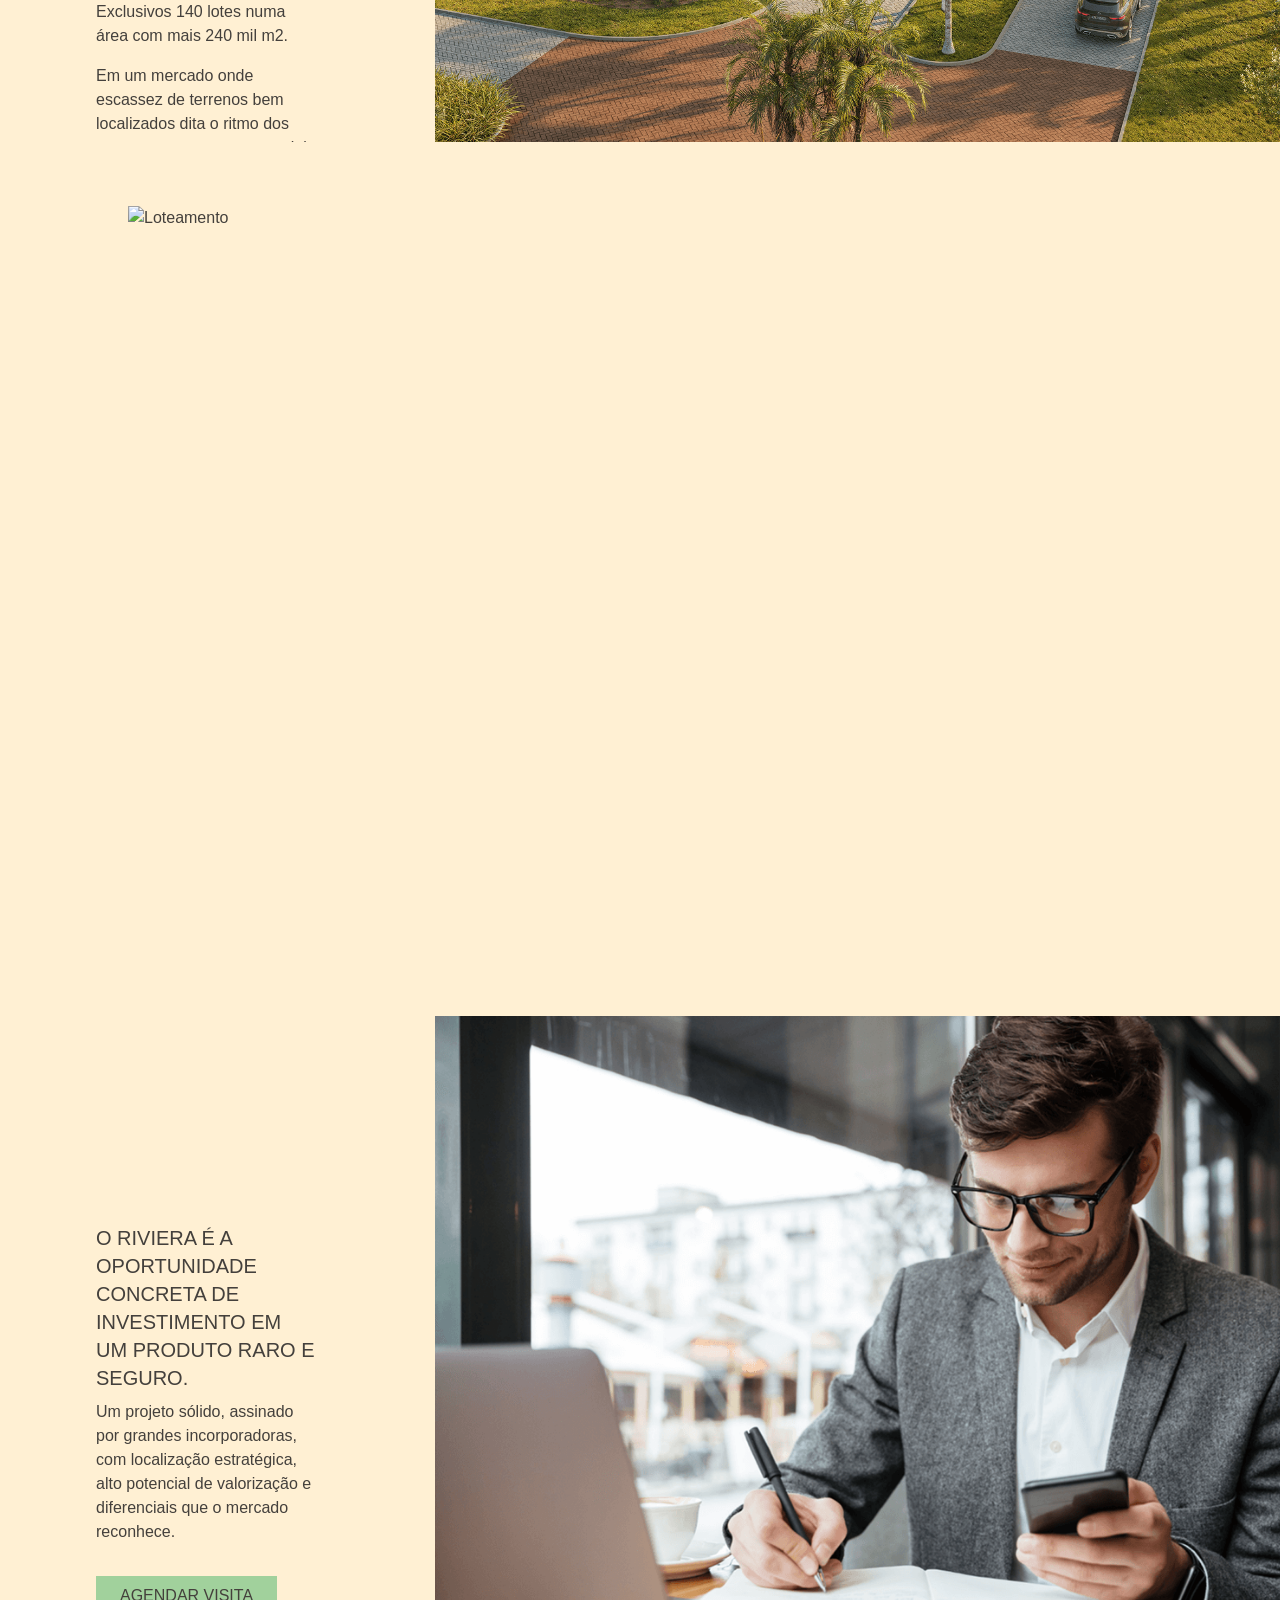
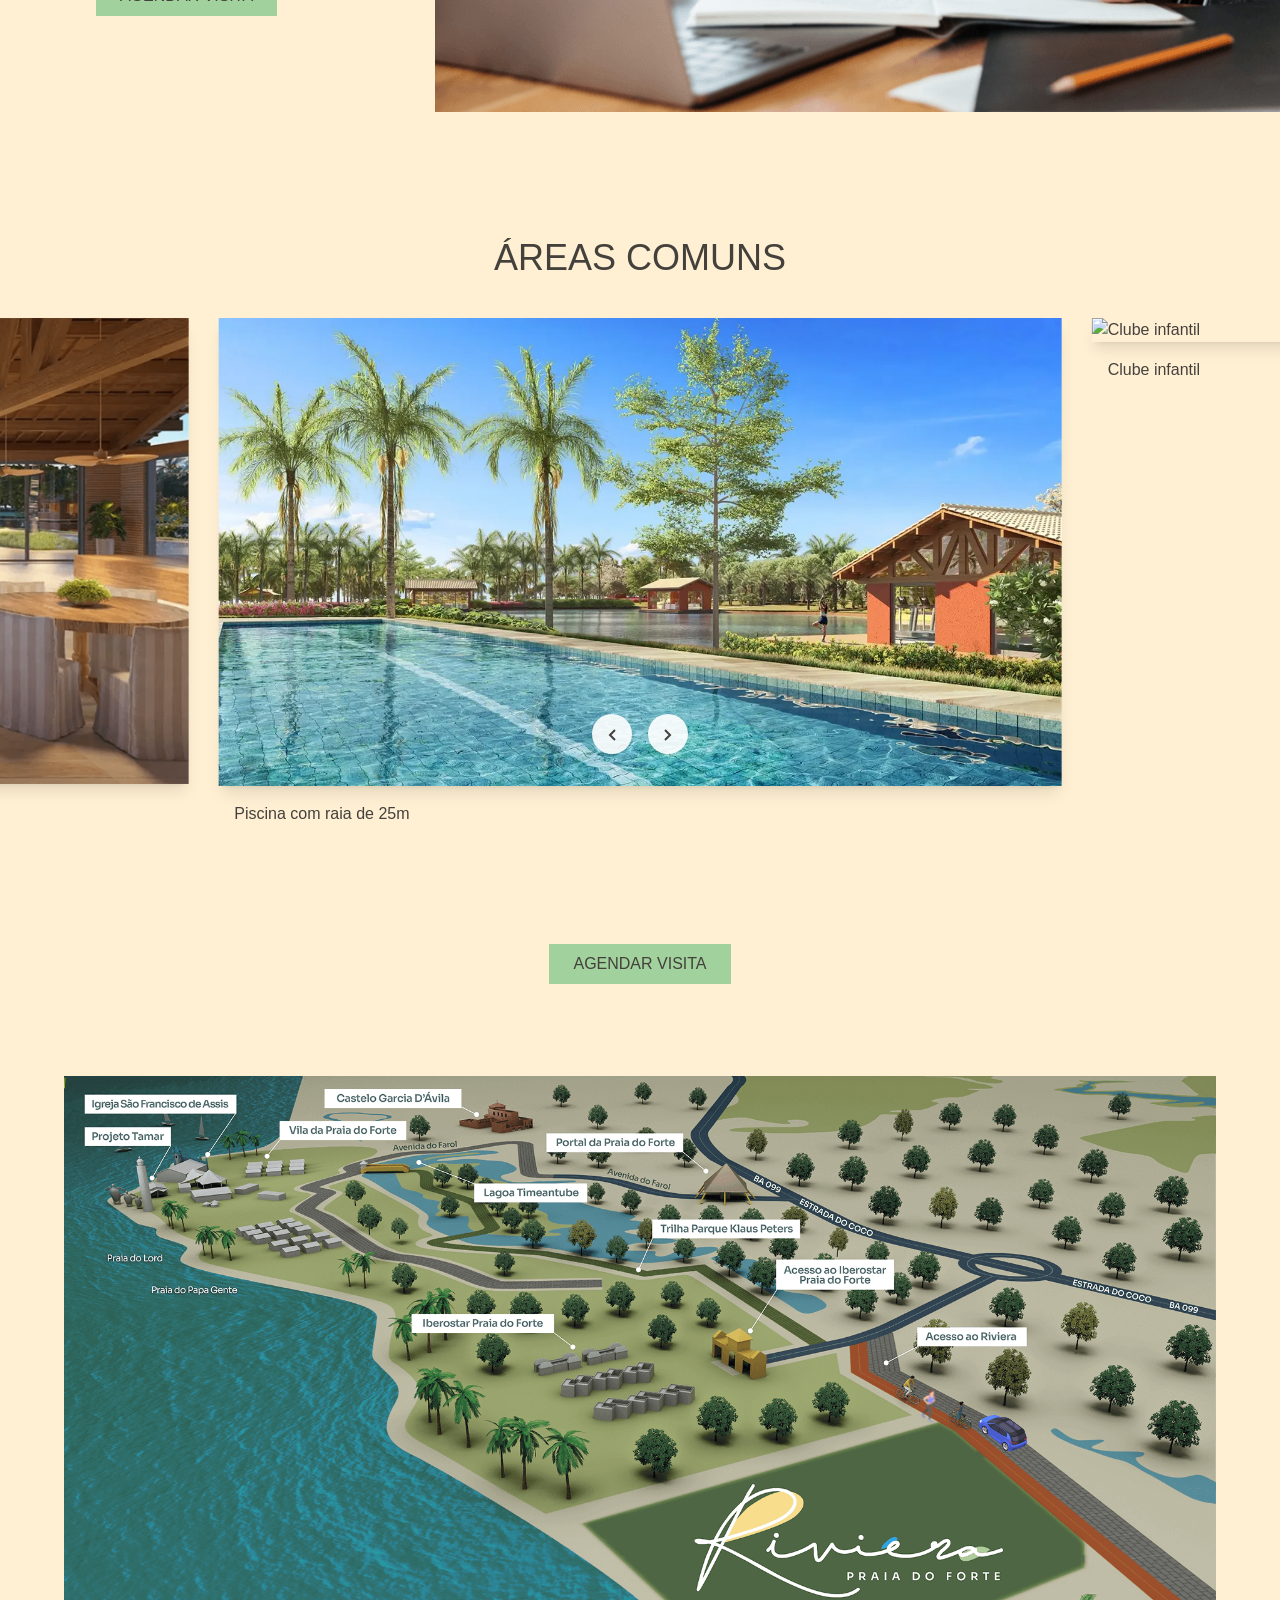
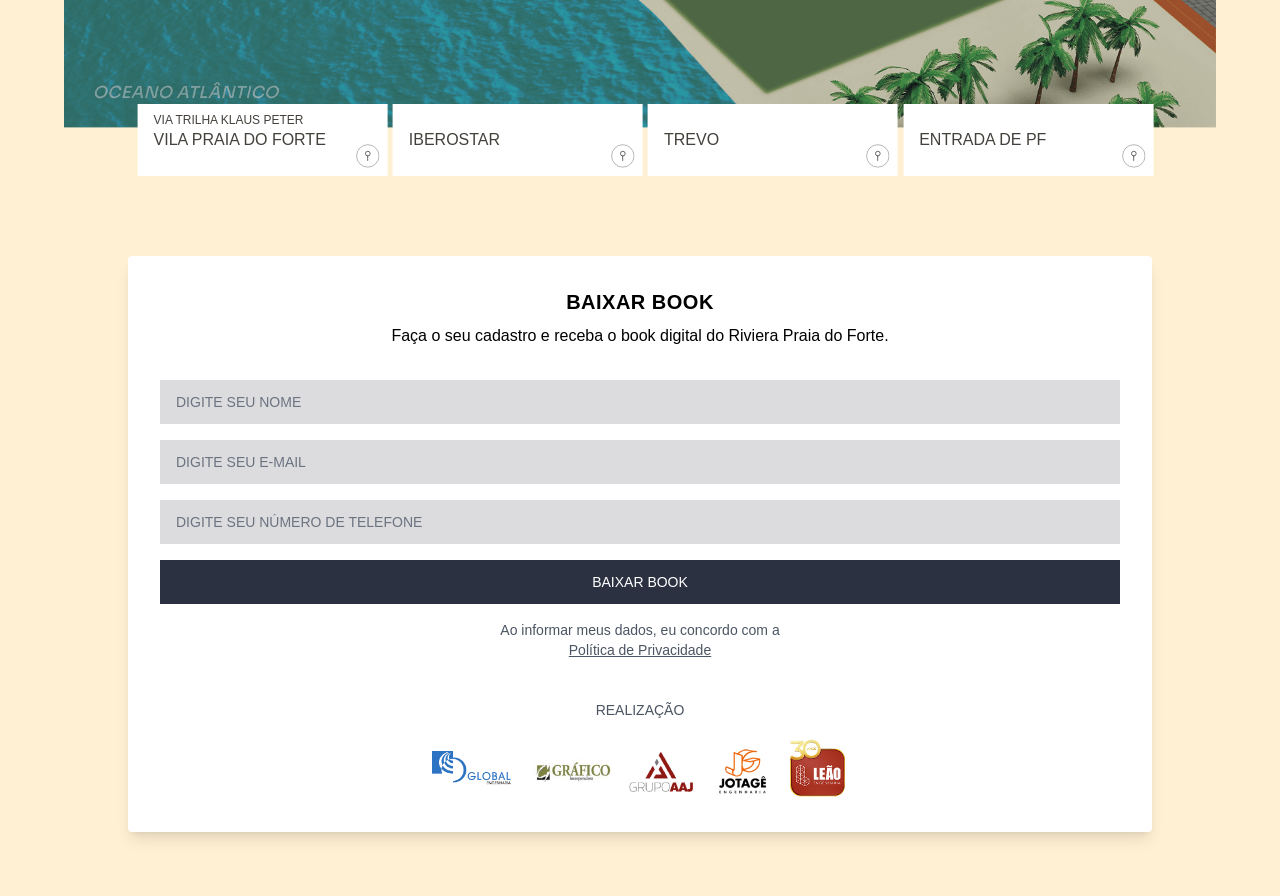
==== commit e9c580bd: "fix mapa" ====
--- a/src/index.html
+++ b/src/index.html
@@ -453,26 +453,17 @@
                 />
               </svg>
 
-              <svg
-                class="w-[61%] h-full absolute top-0 left-0 z-[3] translate-x-[41%] translate-y-[-18.5%]"
-                id="svg-map-entrada_de_pf"
-                viewBox="0 0 1127 459"
-                fill="none"
-                xmlns="http://www.w3.org/2000/svg"
-              >
-                <path
-                  d="M2.65625 48.0004C7.82292 43.8337 21.8562 35.6002 36.6562 32.0002C55.1562 27.5002 90.7034 20.9455 100.156 20.0002C110.156 19.0002 136.656 18.5002 136.656 18.5002C161.656 18.5002 181.256 14.5004 191.656 12.5004C204.656 10.0004 273.656 -2.9998 280.656 6.50037C284.24 11.3642 279.156 49.5003 285.656 52.5003C292.156 55.5003 311.656 58.5003 341.156 58.0003C370.656 57.5003 417.156 57.5003 471.156 77.5003C505.156 88.5003 558.656 90.5003 596.156 92.0003C633.656 93.5003 706.156 86.0003 731.656 101.5C752.056 113.9 789.656 148 996.656 188.5C1007.16 181.5 1056.16 181.235 1088.66 187.5C1134.26 196.292 1125.25 210.5 1114.66 216.5C1102.66 223.3 1050.82 220.333 1027.16 217.5L870.656 295.5C860.156 301 848.156 307.5 848.156 318C848.156 335.586 832.219 363.5 1022.22 455.5"
-                  stroke="#F7FF07"
-                  stroke-width="6"
-                />
-              </svg>
+              <svg class="w-[24%] h-full absolute top-0 left-0 z-[3] translate-x-[257%] translate-y-[-14%]"
+            id="svg-map-entrada_de_pf" viewBox="0 0 450 372" fill="none" xmlns="http://www.w3.org/2000/svg">
+            <path d="M0.28125 4.00009C37.7812 5.50009 29.4375 -0.999515 54.9375 14.5005C75.3375 26.9005 112.938 61.0005 319.938 101.5C330.438 94.5002 379.438 94.2349 411.938 100.5C457.544 109.292 448.526 123.5 437.938 129.5C425.938 136.3 374.104 133.334 350.438 130.5L272.188 169.5L193.938 208.501C183.438 214 171.438 220.5 171.438 231.001C171.438 248.586 155.5 276.5 345.5 368.5" stroke="#F7FF07" stroke-width="6"/>
+          </svg>
 
               <img
-                src="./static/images/mapa/carro.svg"
-                class="w-[5%] h-full absolute top-0 left-0 z-[3] translate-x-[1580%] translate-y-[5%]"
-                data-show-in="btn-iberostar,btn-trevo,btn-entrada_de_pf"
-                id="carro-map"
-              />
+            src="./static/images/mapa/carro.svg"
+            class="w-[5%] h-full absolute top-0 left-0 z-[3] translate-x-[1580%] translate-y-[5%]"
+            data-show-in="btn-iberostar,btn-trevo,btn-entrada_de_pf"
+            id="carro-map"
+          />
               <img
                 src="./static/images/mapa/mulher.svg"
                 class="w-[1.5%] h-full absolute top-0 left-0 z-[3] translate-x-[4960%] translate-y-[0.5%]"
@@ -857,11 +848,21 @@
         <!-- SECTION FOOTER -->
         <section class="relative overflow-hidden py-16 mt-16">
           <!-- IMAGEM DE FUNDO -->
-          <img
-            src="./static/images/footer_praia.png"
-            alt="Fundo Footer"
-            class="absolute inset-0 w-full h-full object-cover z-0 pointer-events-none"
-          />
+      <video
+      class="absolute inset-0 w-full h-full object-cover z-0 pointer-events-none"
+      autoplay
+      muted
+      loop
+      playsinline
+    >
+      <source src="./static/videos/ondas.mp4" type="video/mp4" />
+      Seu navegador não suporta vídeos em HTML5.
+    </video>
+    <!-- <img
+        src="./static/images/footer_praia.png"
+        alt="Fundo Footer"
+        class="absolute inset-0 w-full h-full object-cover z-0 pointer-events-none"
+      /> -->
 
           <div
             class="relative z-20 w-[90vw] max-w-5xl mx-auto bg-white p-6 md:p-8 shadow-lg text-center rounded"
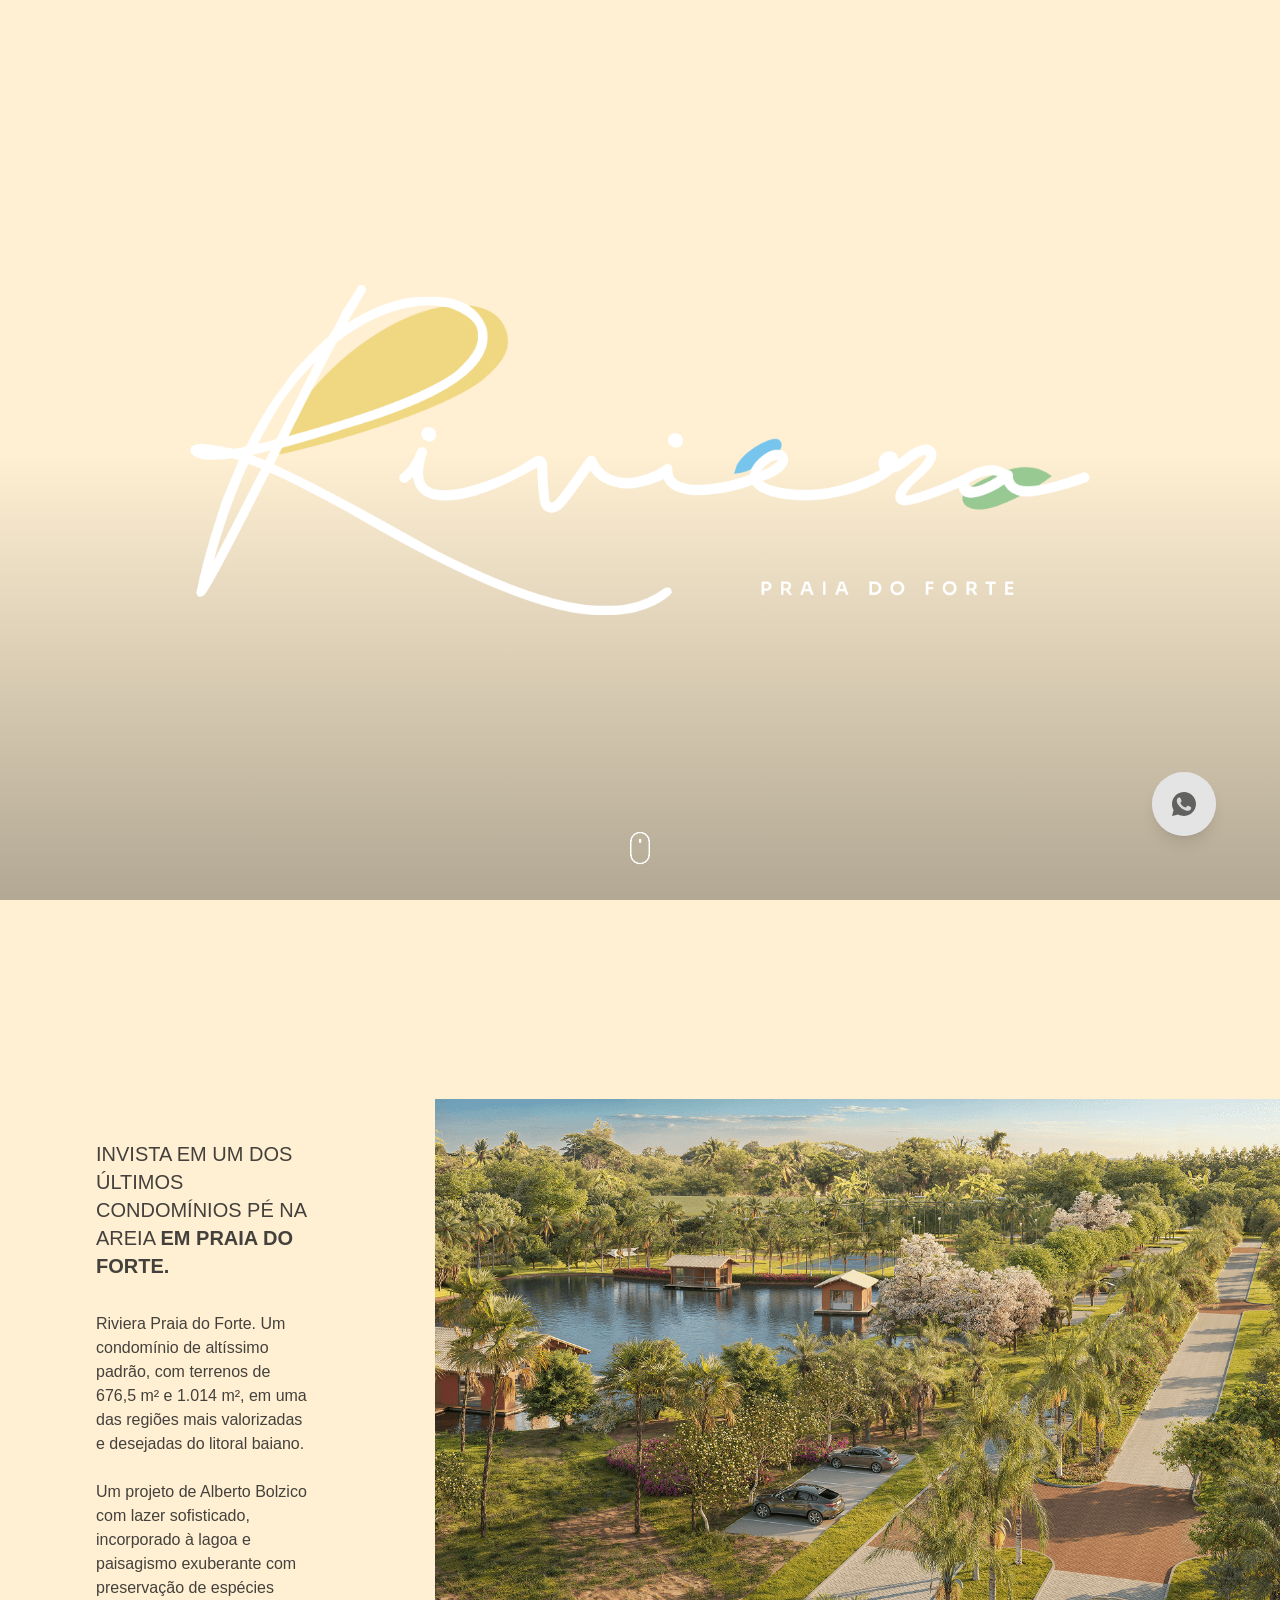
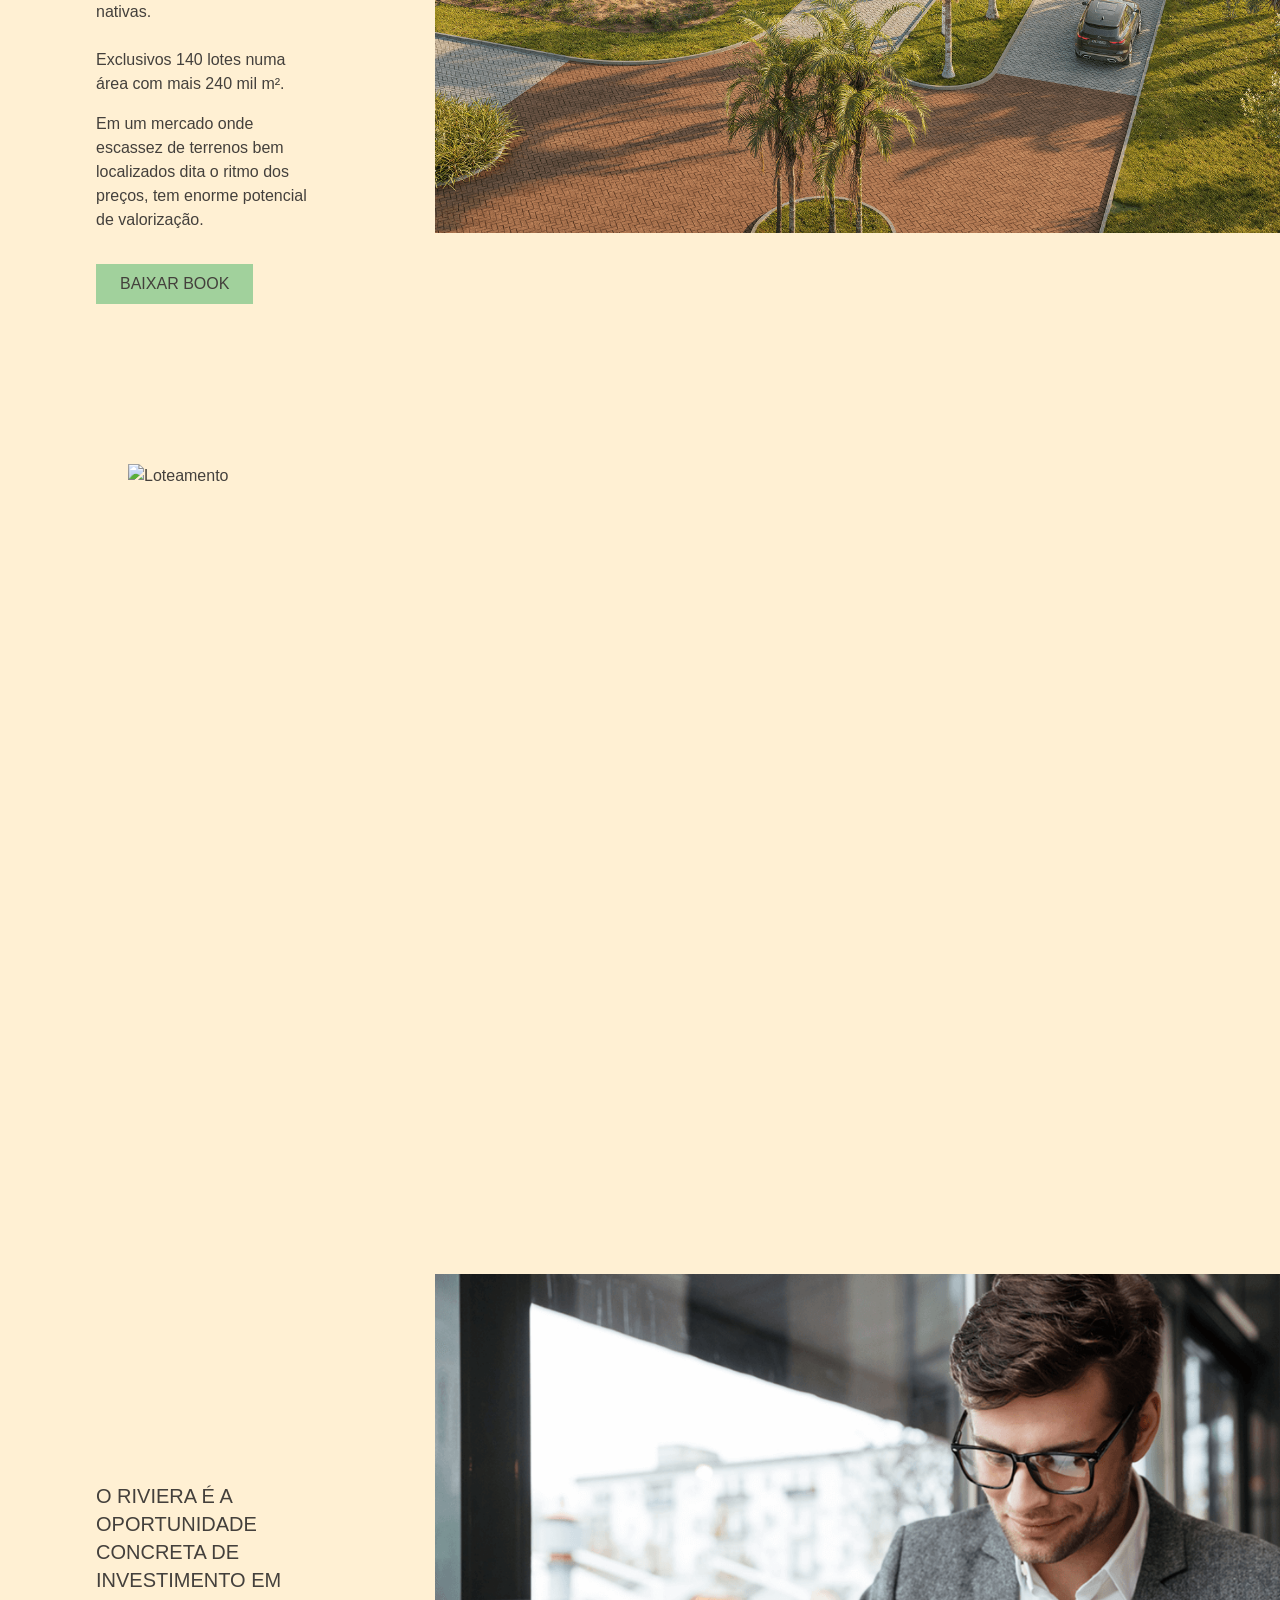
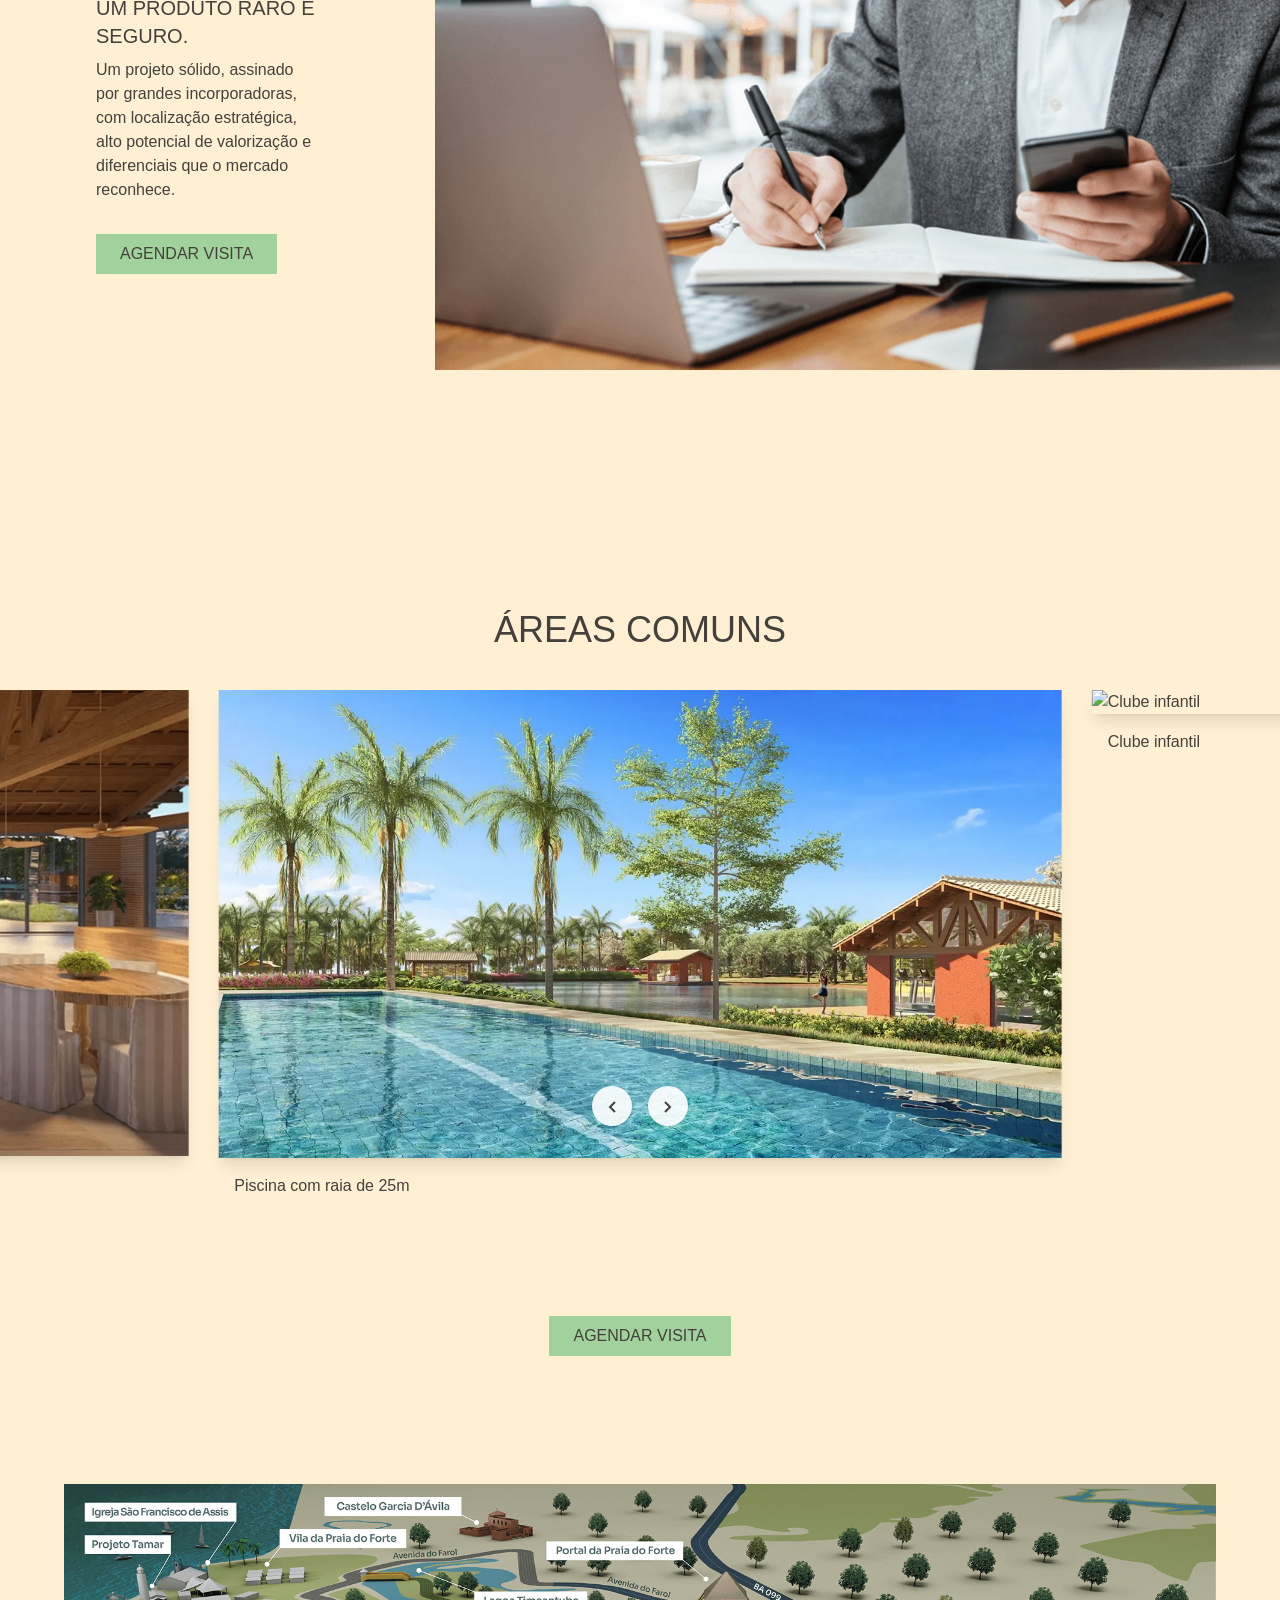
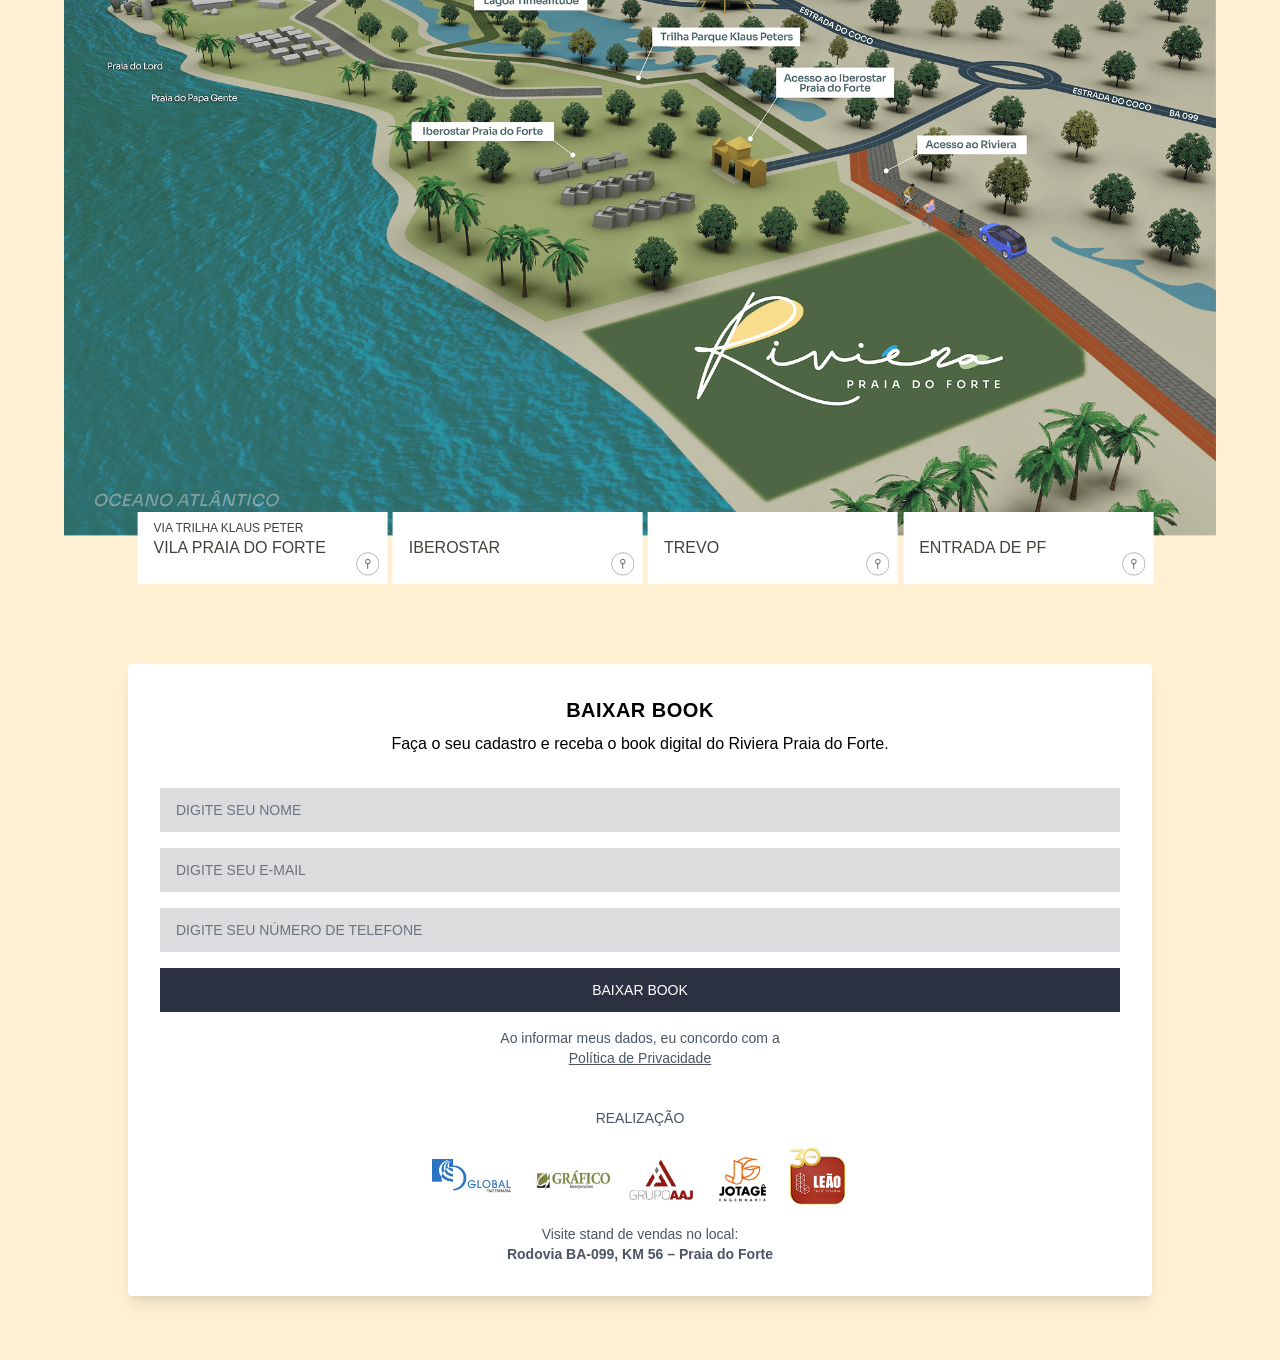
==== commit 13f3574a: "add visite stand" ====
--- a/src/index.html
+++ b/src/index.html
@@ -124,11 +124,11 @@
         </section>
 
         <!-- SEÇÃO INVISTA -->
-        <section id="section-invista" class="mt-8 text-stone-700 font-normal lg:max-h-[90vh] overflow-hidden">
+        <section id="section-invista" class="mt-8 text-stone-700 font-normal lg:min-h-[90vh] overflow-hidden">
           <div class="grid lg:grid-cols-9 gap-6 h-full">
 
             <!-- BLOCO DE TEXTO -->
-            <div class="md:mt-28 px-12 py-12 lg:px-24 lg:py-24 lg:col-span-3"
+            <div class="md:mt-28 px-12 py-12 lg:px-24 lg:pr-6 xl:pr-24 lg:py-24 lg:col-span-3"
               data-aos="fade-right"
               data-aos-delay="100"
               data-aos-duration="700"
@@ -138,8 +138,9 @@
               <h2 class="text-xl font-normal mb-2 uppercase">invista em um dos últimos condomínios pé na areia <b>EM PRAIA DO FORTE.</b></h2>
               <p class="mb-4 text-base max-w-prose">
                 <br>Riviera Praia do Forte. Um condomínio de altíssimo padrão, com terrenos de 676,5 m² e 1.014 m², em uma das regiões mais valorizadas e desejadas do litoral baiano.
+                <br>
                 <br>Um projeto de Alberto Bolzico com lazer sofisticado, incorporado à lagoa e paisagismo exuberante com preservação de espécies nativas.
-                <br>Exclusivos 140 lotes numa área com mais 240 mil m2. </p>
+                <br><br>Exclusivos 140 lotes numa área com mais 240 mil m². </p>
               <p class="mb-4 text-base max-w-prose"> 
                 Em um mercado onde escassez de terrenos bem localizados dita o ritmo dos preços, tem enorme potencial de valorização.</p>
 
@@ -183,7 +184,7 @@
         </section>
 
         <!-- SEÇÃO INVESTIMENTO -->
-        <section class="mt-8 text-stone-700 font-normal lg:max-h-[90vh] overflow-hidden">
+        <section class="mt-8 text-stone-700 font-normal lg:min-h-[90vh] overflow-hidden">
           <div class="grid lg:grid-cols-9 gap-6 h-full">
 
             <!-- BLOCO DE TEXTO -->
@@ -213,10 +214,10 @@
 
         <!-- SEÇÃO CARROSSEL -->
         <section
-          class="text-stone-700 font-normal h-auto lg:h-[100vh] overflow-x-hidden overflow-y-hidden relative"
+          class="text-stone-700 font-normal h-auto lg:min-h-[100vh] overflow-x-hidden overflow-y-hidden relative"
         >
             <div
-              class="relative h-[50vh] lg:h-[80vh] flex items-center justify-center mt-16"
+              class="relative h-[50vh] lg:min-h-[80vh] flex items-center justify-center mt-16"
             >
               <div
                 class="swiper mySwiper relative w-full"
@@ -954,6 +955,7 @@
                 alt="Logos"
               />
             </div>
+            <p class="text-sm text-gray-600 mt-4 mx-auto">Visite stand de vendas no local: <br> <b>Rodovia BA-099, KM 56 – Praia do Forte </b> </p>
           </div>
 
           <!-- Botão WhatsApp -->
--- a/src/static/css/style.css
+++ b/src/static/css/style.css
@@ -913,6 +913,10 @@
   width: 2%;
 }
 
+.w-\[24\%\] {
+  width: 24%;
+}
+
 .w-\[5\%\] {
   width: 5%;
 }
@@ -925,10 +929,6 @@
   width: 60vw;
 }
 
-.w-\[61\%\] {
-  width: 61%;
-}
-
 .w-\[80\%\] {
   width: 80%;
 }
@@ -989,6 +989,10 @@
   max-width: 36rem;
 }
 
+.max-w-lg {
+  max-width: 32rem;
+}
+
 .shrink-0 {
   flex-shrink: 0;
 }
@@ -1017,6 +1021,11 @@
   transform: translate(var(--tw-translate-x), var(--tw-translate-y)) rotate(var(--tw-rotate)) skewX(var(--tw-skew-x)) skewY(var(--tw-skew-y)) scaleX(var(--tw-scale-x)) scaleY(var(--tw-scale-y));
 }
 
+.translate-x-\[257\%\] {
+  --tw-translate-x: 257%;
+  transform: translate(var(--tw-translate-x), var(--tw-translate-y)) rotate(var(--tw-rotate)) skewX(var(--tw-skew-x)) skewY(var(--tw-skew-y)) scaleX(var(--tw-scale-x)) scaleY(var(--tw-scale-y));
+}
+
 .translate-x-\[3050\%\] {
   --tw-translate-x: 3050%;
   transform: translate(var(--tw-translate-x), var(--tw-translate-y)) rotate(var(--tw-rotate)) skewX(var(--tw-skew-x)) skewY(var(--tw-skew-y)) scaleX(var(--tw-scale-x)) scaleY(var(--tw-scale-y));
@@ -1032,11 +1041,6 @@
   transform: translate(var(--tw-translate-x), var(--tw-translate-y)) rotate(var(--tw-rotate)) skewX(var(--tw-skew-x)) skewY(var(--tw-skew-y)) scaleX(var(--tw-scale-x)) scaleY(var(--tw-scale-y));
 }
 
-.translate-x-\[41\%\] {
-  --tw-translate-x: 41%;
-  transform: translate(var(--tw-translate-x), var(--tw-translate-y)) rotate(var(--tw-rotate)) skewX(var(--tw-skew-x)) skewY(var(--tw-skew-y)) scaleX(var(--tw-scale-x)) scaleY(var(--tw-scale-y));
-}
-
 .translate-x-\[4960\%\] {
   --tw-translate-x: 4960%;
   transform: translate(var(--tw-translate-x), var(--tw-translate-y)) rotate(var(--tw-rotate)) skewX(var(--tw-skew-x)) skewY(var(--tw-skew-y)) scaleX(var(--tw-scale-x)) scaleY(var(--tw-scale-y));
@@ -1052,13 +1056,13 @@
   transform: translate(var(--tw-translate-x), var(--tw-translate-y)) rotate(var(--tw-rotate)) skewX(var(--tw-skew-x)) skewY(var(--tw-skew-y)) scaleX(var(--tw-scale-x)) scaleY(var(--tw-scale-y));
 }
 
+.translate-y-\[-14\%\] {
+  --tw-translate-y: -14%;
+  transform: translate(var(--tw-translate-x), var(--tw-translate-y)) rotate(var(--tw-rotate)) skewX(var(--tw-skew-x)) skewY(var(--tw-skew-y)) scaleX(var(--tw-scale-x)) scaleY(var(--tw-scale-y));
+}
+
 .translate-y-\[-16\.8\%\] {
   --tw-translate-y: -16.8%;
-  transform: translate(var(--tw-translate-x), var(--tw-translate-y)) rotate(var(--tw-rotate)) skewX(var(--tw-skew-x)) skewY(var(--tw-skew-y)) scaleX(var(--tw-scale-x)) scaleY(var(--tw-scale-y));
-}
-
-.translate-y-\[-18\.5\%\] {
-  --tw-translate-y: -18.5%;
   transform: translate(var(--tw-translate-x), var(--tw-translate-y)) rotate(var(--tw-rotate)) skewX(var(--tw-skew-x)) skewY(var(--tw-skew-y)) scaleX(var(--tw-scale-x)) scaleY(var(--tw-scale-y));
 }
 
@@ -1914,24 +1918,12 @@
     height: 100%;
   }
 
-  .lg\:h-\[90vh\] {
-    height: 90vh;
-  }
-
-  .lg\:h-\[95vh\] {
-    height: 95vh;
-  }
-
-  .lg\:max-h-\[80vh\] {
-    max-height: 80vh;
-  }
-
-  .lg\:max-h-\[90vh\] {
-    max-height: 90vh;
-  }
-
   .lg\:min-h-\[90vh\] {
     min-height: 90vh;
+  }
+
+  .lg\:min-h-\[100vh\] {
+    min-height: 100vh;
   }
 
   .lg\:min-h-\[80vh\] {
@@ -1985,6 +1977,10 @@
     padding-bottom: 4rem;
   }
 
+  .lg\:pr-6 {
+    padding-right: 1.5rem;
+  }
+
   .lg\:text-4xl {
     font-size: 2.25rem;
     line-height: 2.5rem;
@@ -1996,6 +1992,10 @@
     width: 33.333333%;
   }
 
+  .xl\:pr-24 {
+    padding-right: 6rem;
+  }
+
   .xl\:text-lg {
     font-size: 1.125rem;
     line-height: 1.75rem;
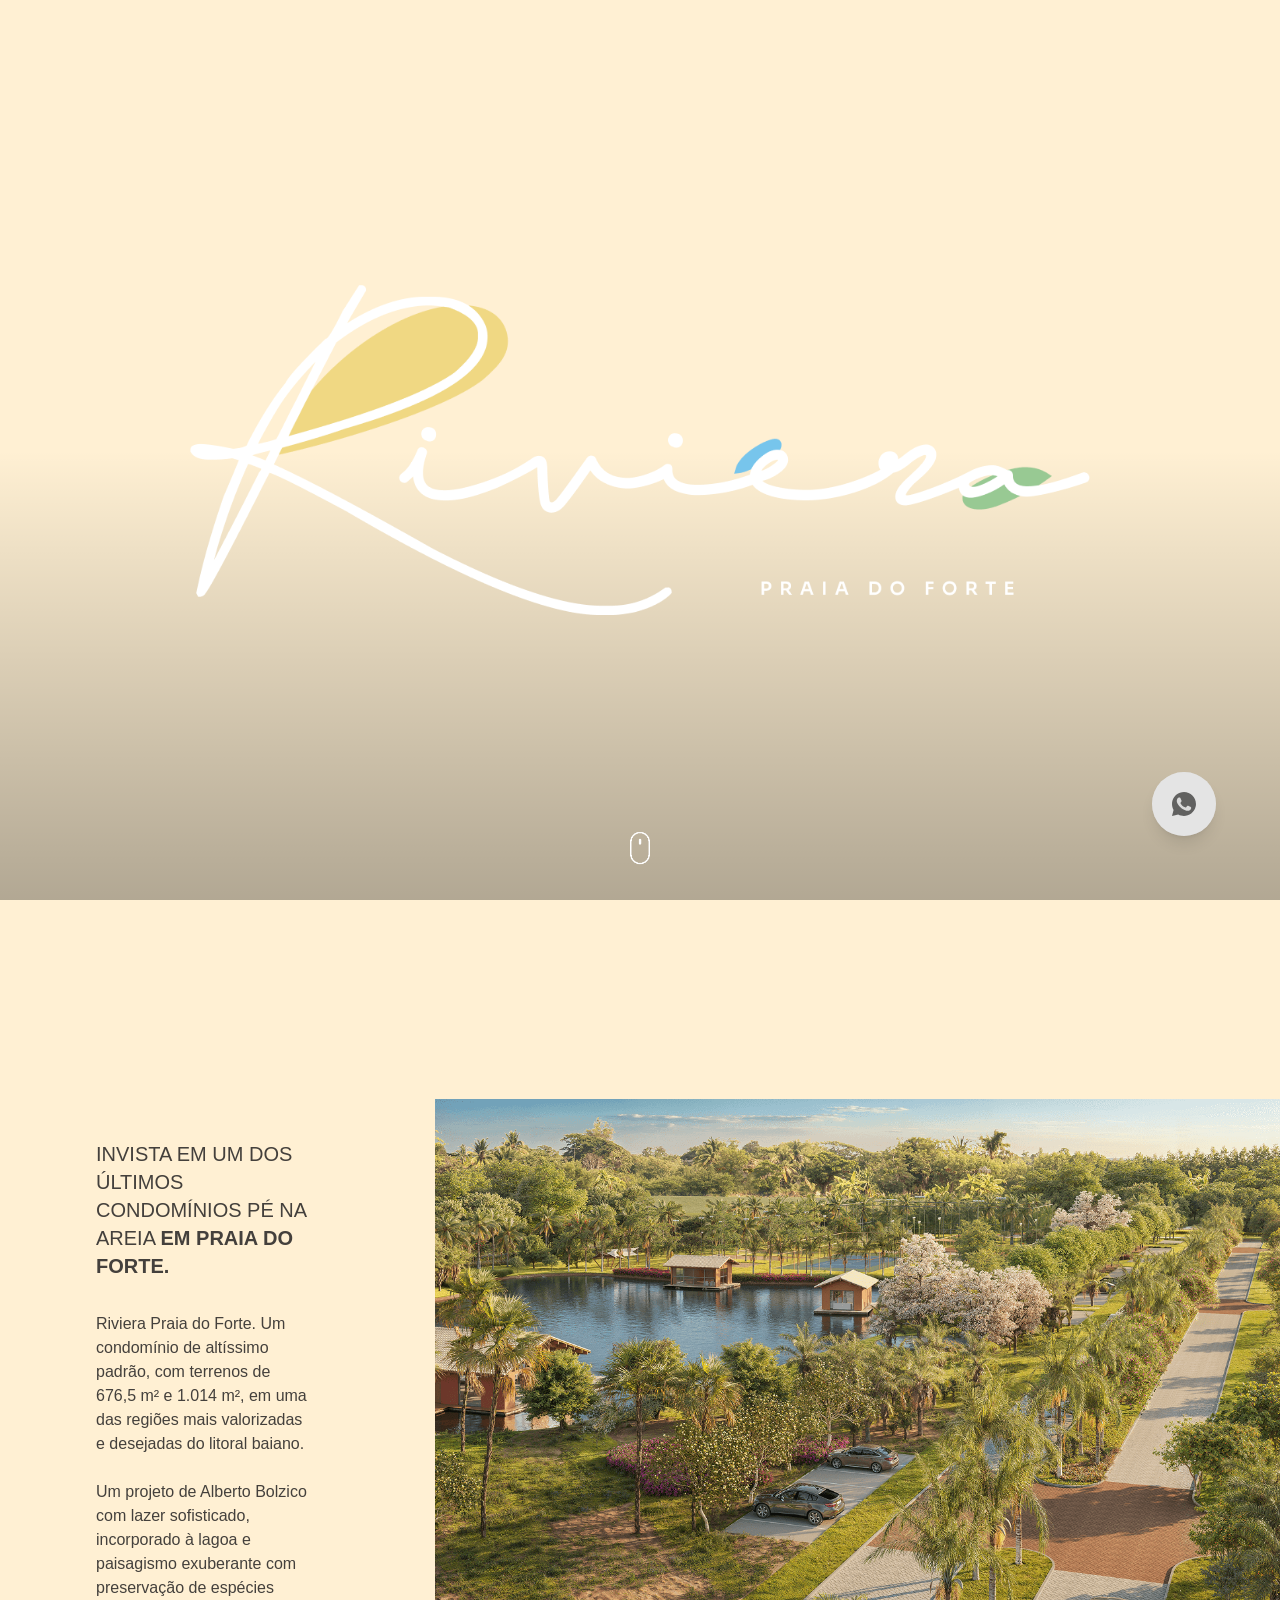
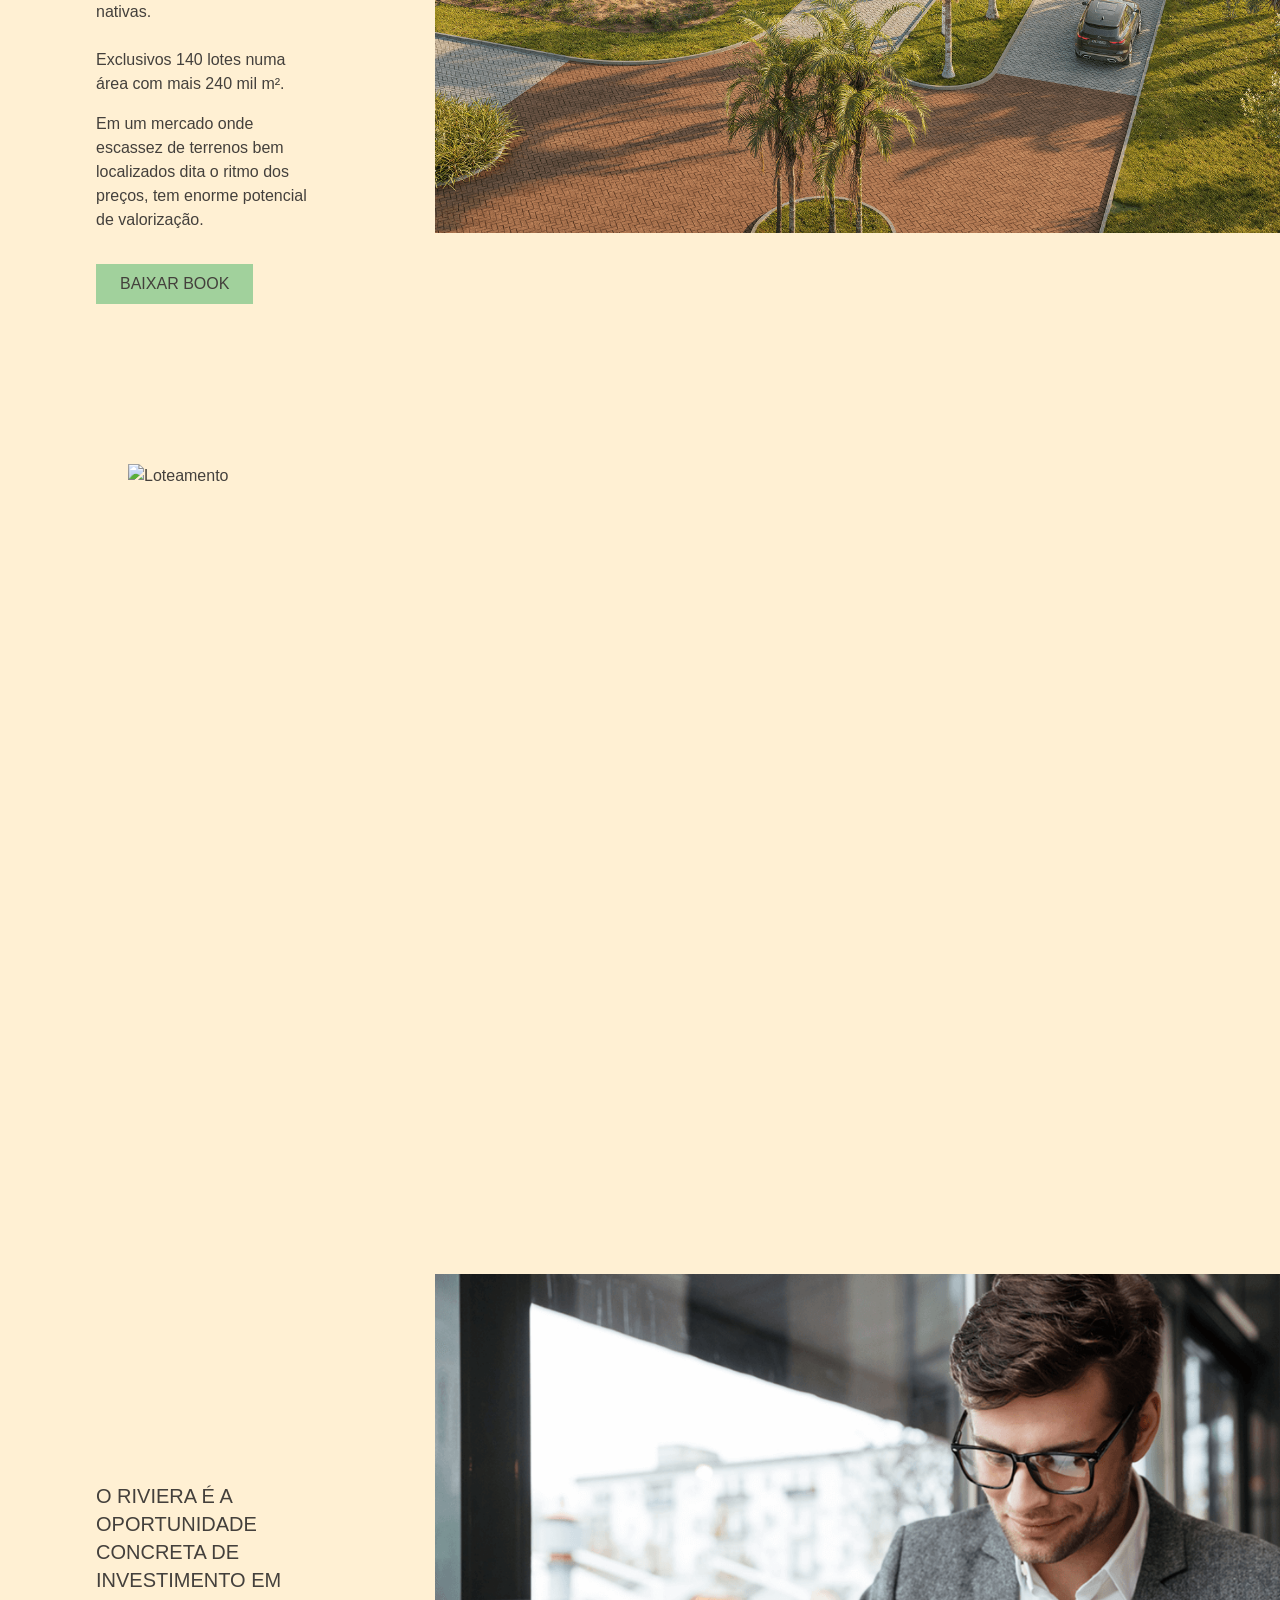
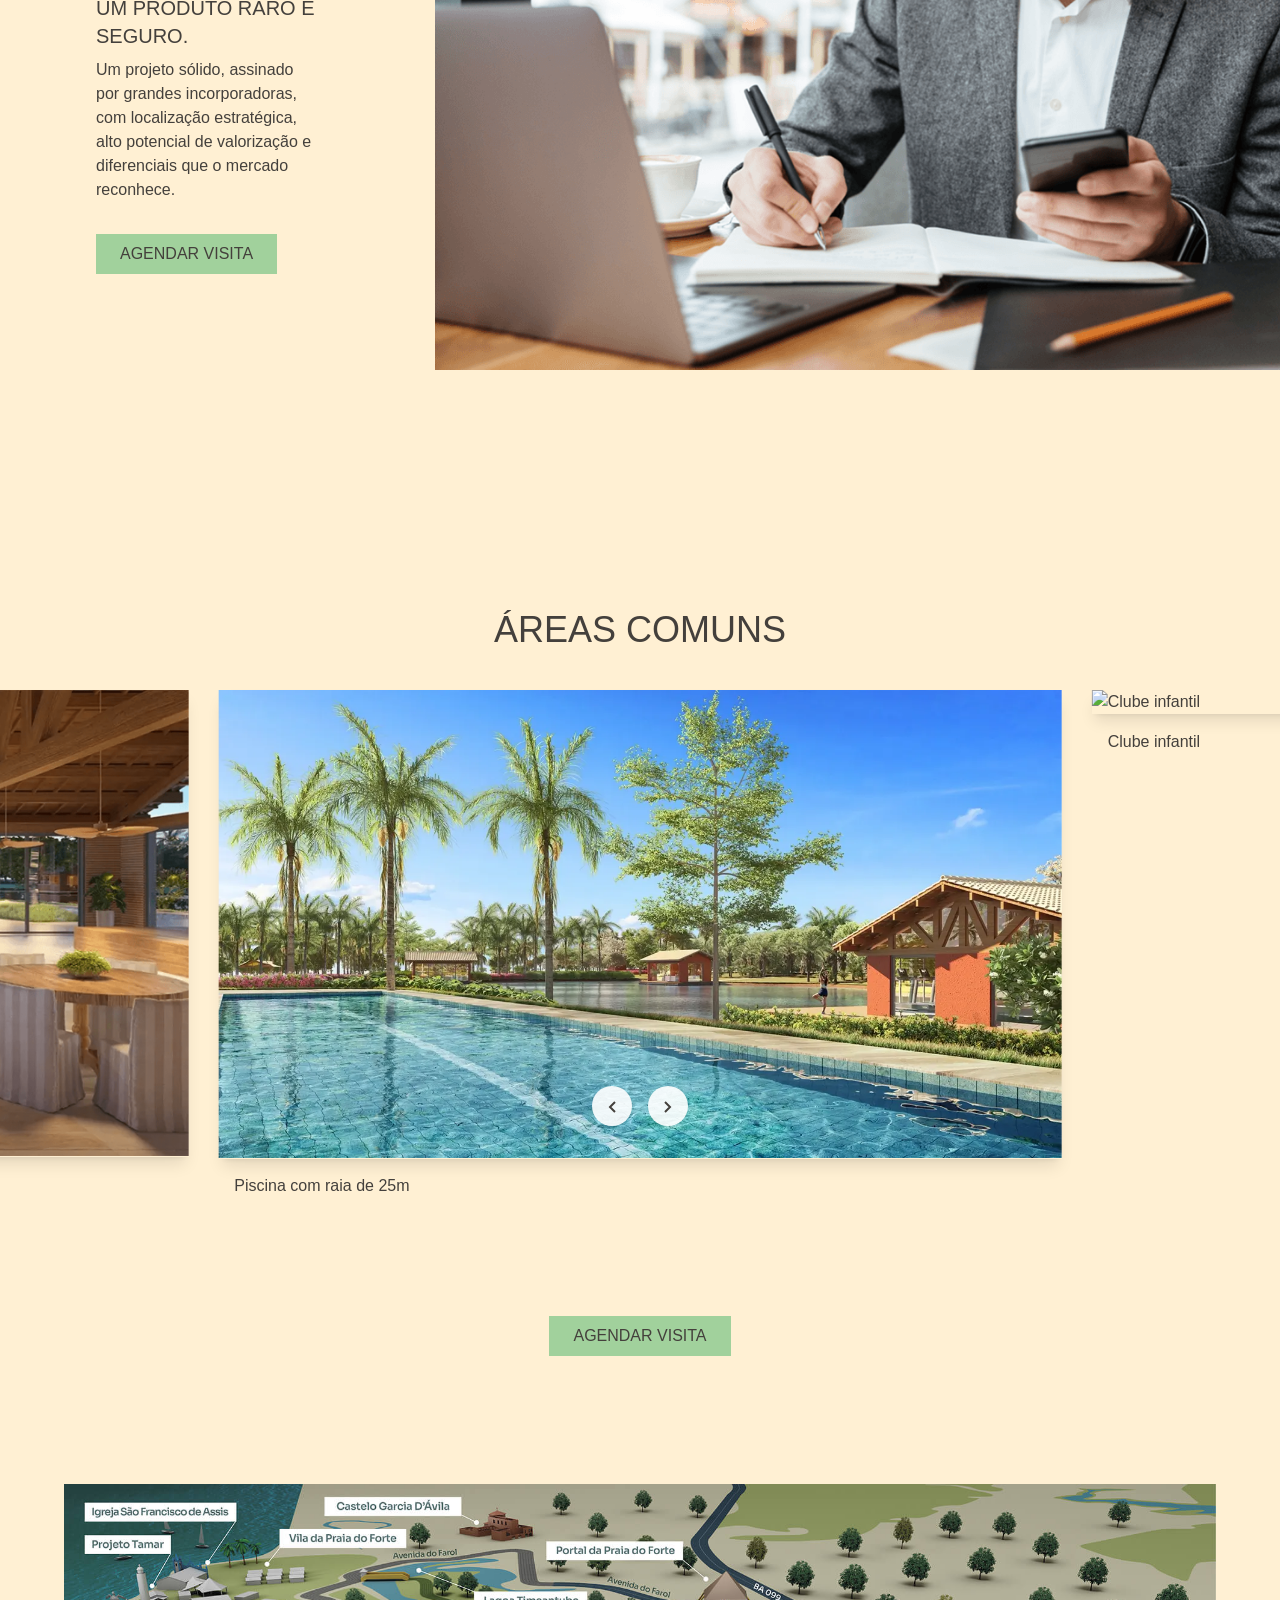
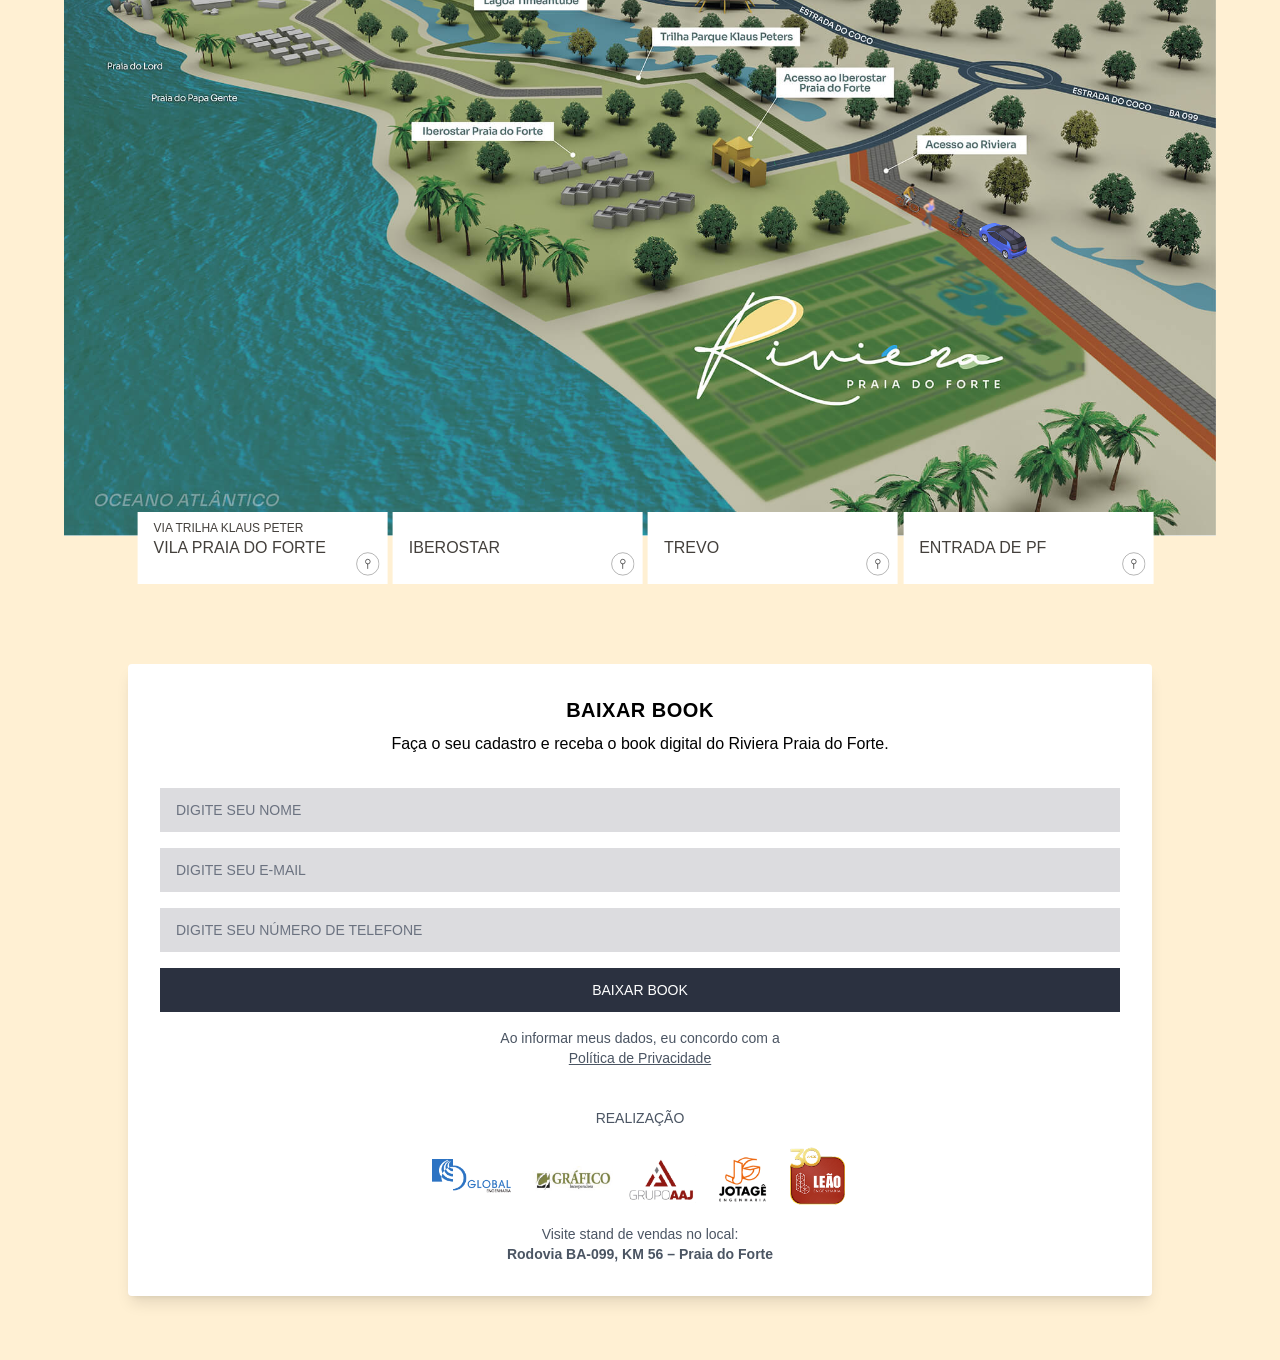
==== commit 03532194: "udpates" ====
--- a/src/index.html
+++ b/src/index.html
@@ -407,7 +407,7 @@
               class="w-full items-center justify-center mx-auto mt-10 relative"
             >
               <img
-                src="./static/images/Riviera Praia do Forte_Novo Mapa_04 06 2025-01 2.png"
+                src="./static/images/mapa.jpg"
                 alt="Mapa de localização do Riviera Praia do Forte"
                 class="w-full relative z-[2] h-full object-cover"
               />
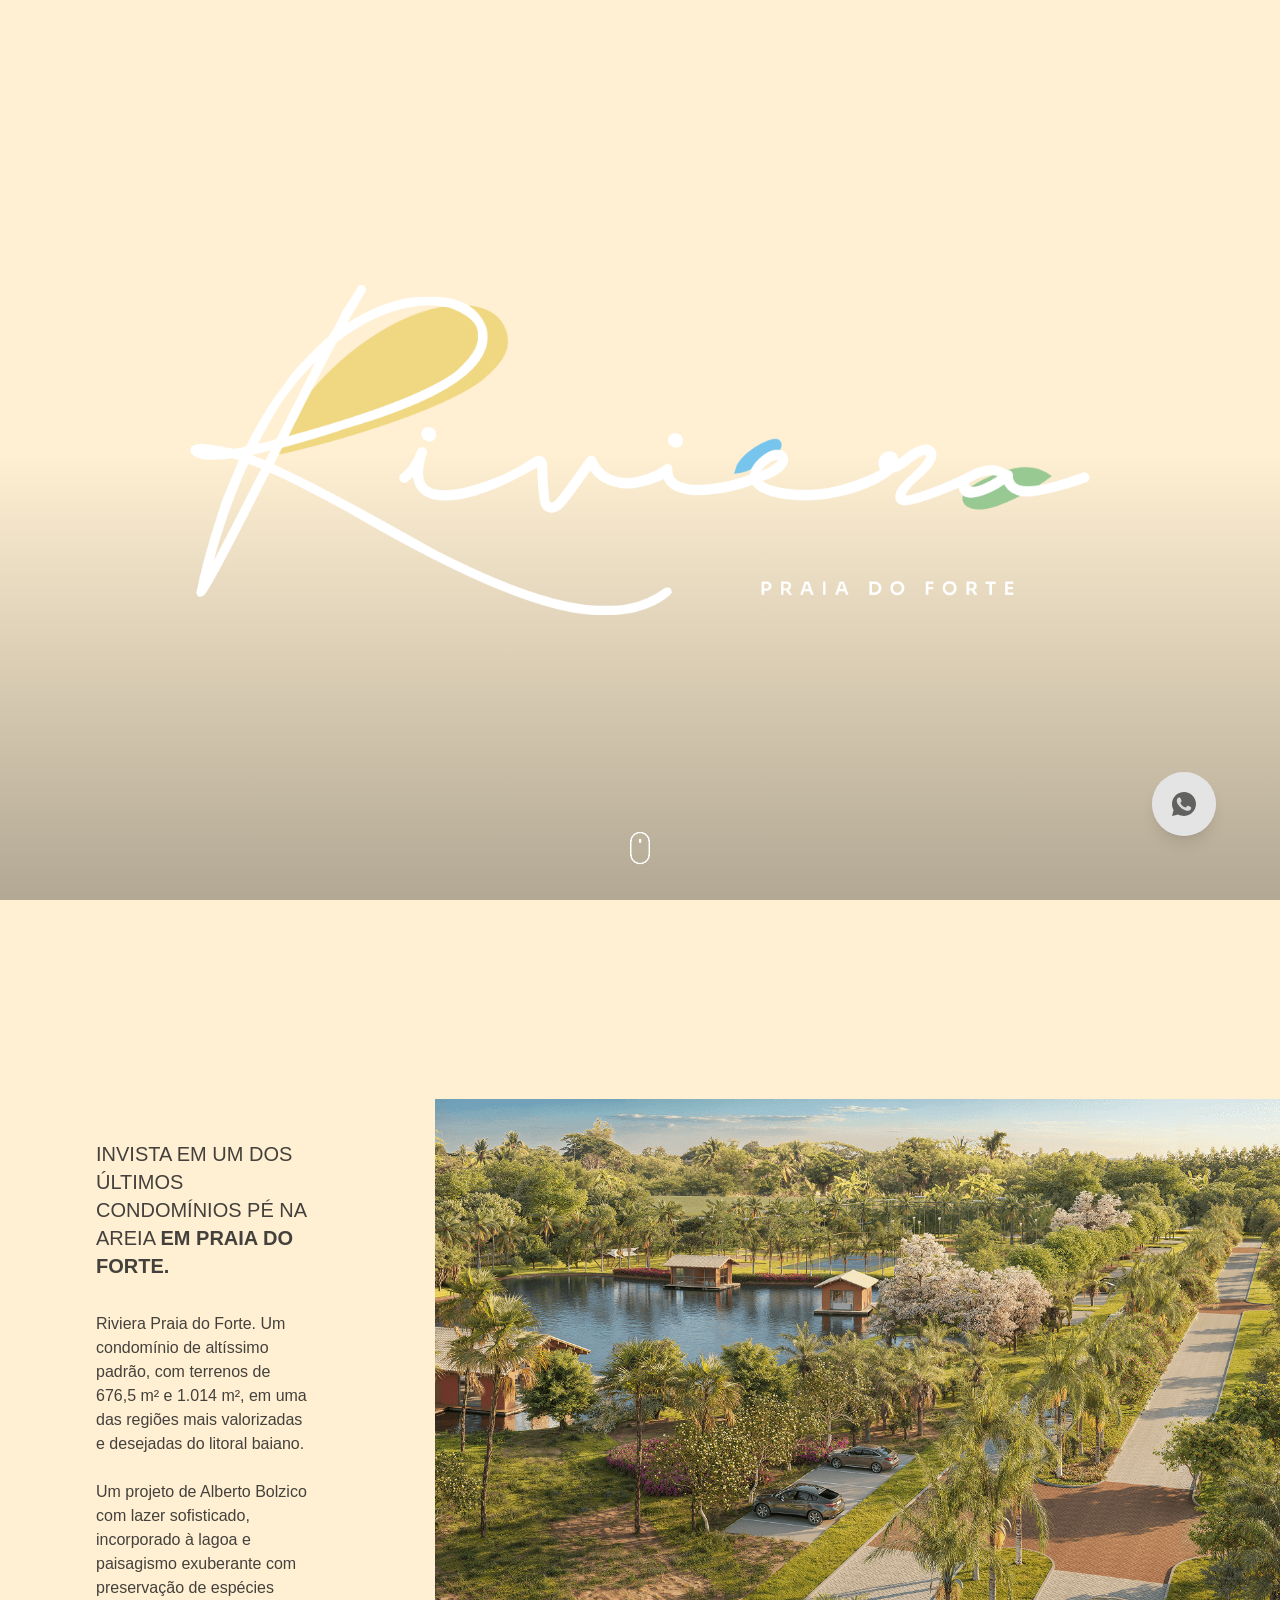
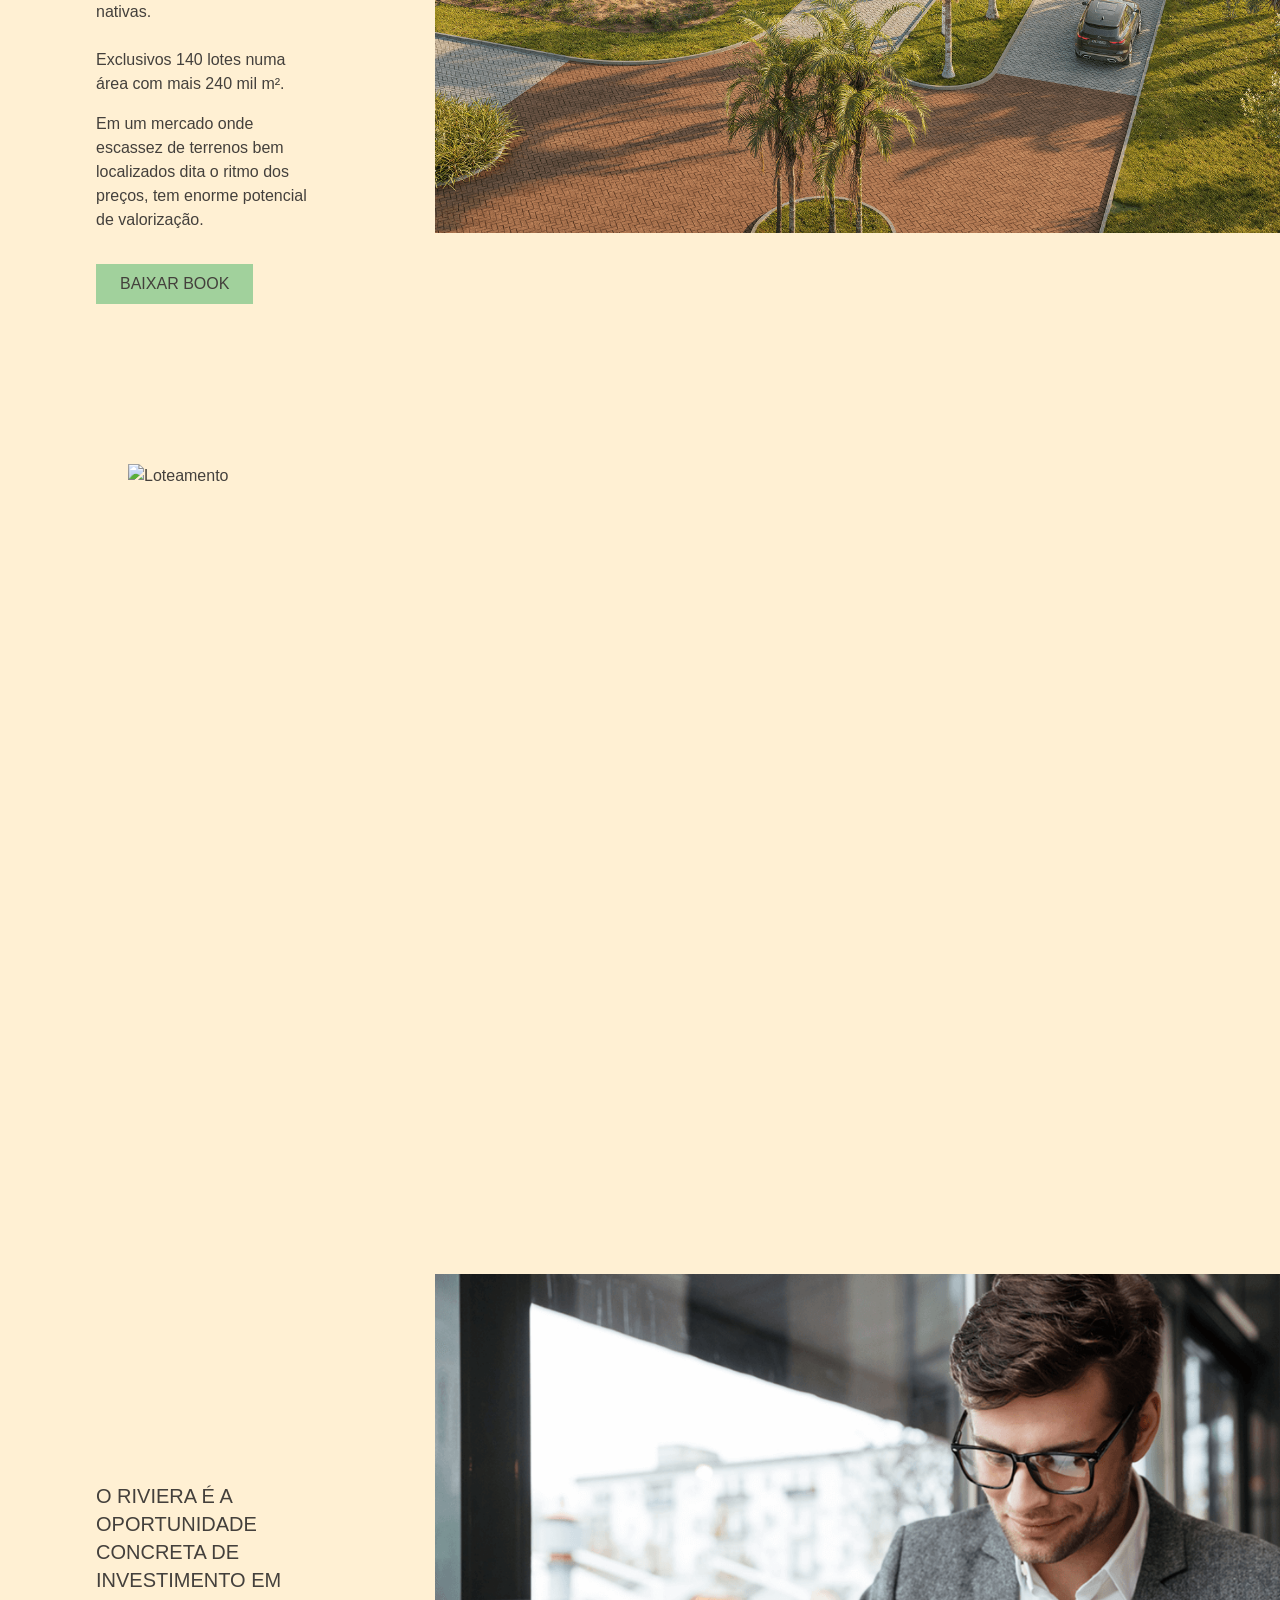
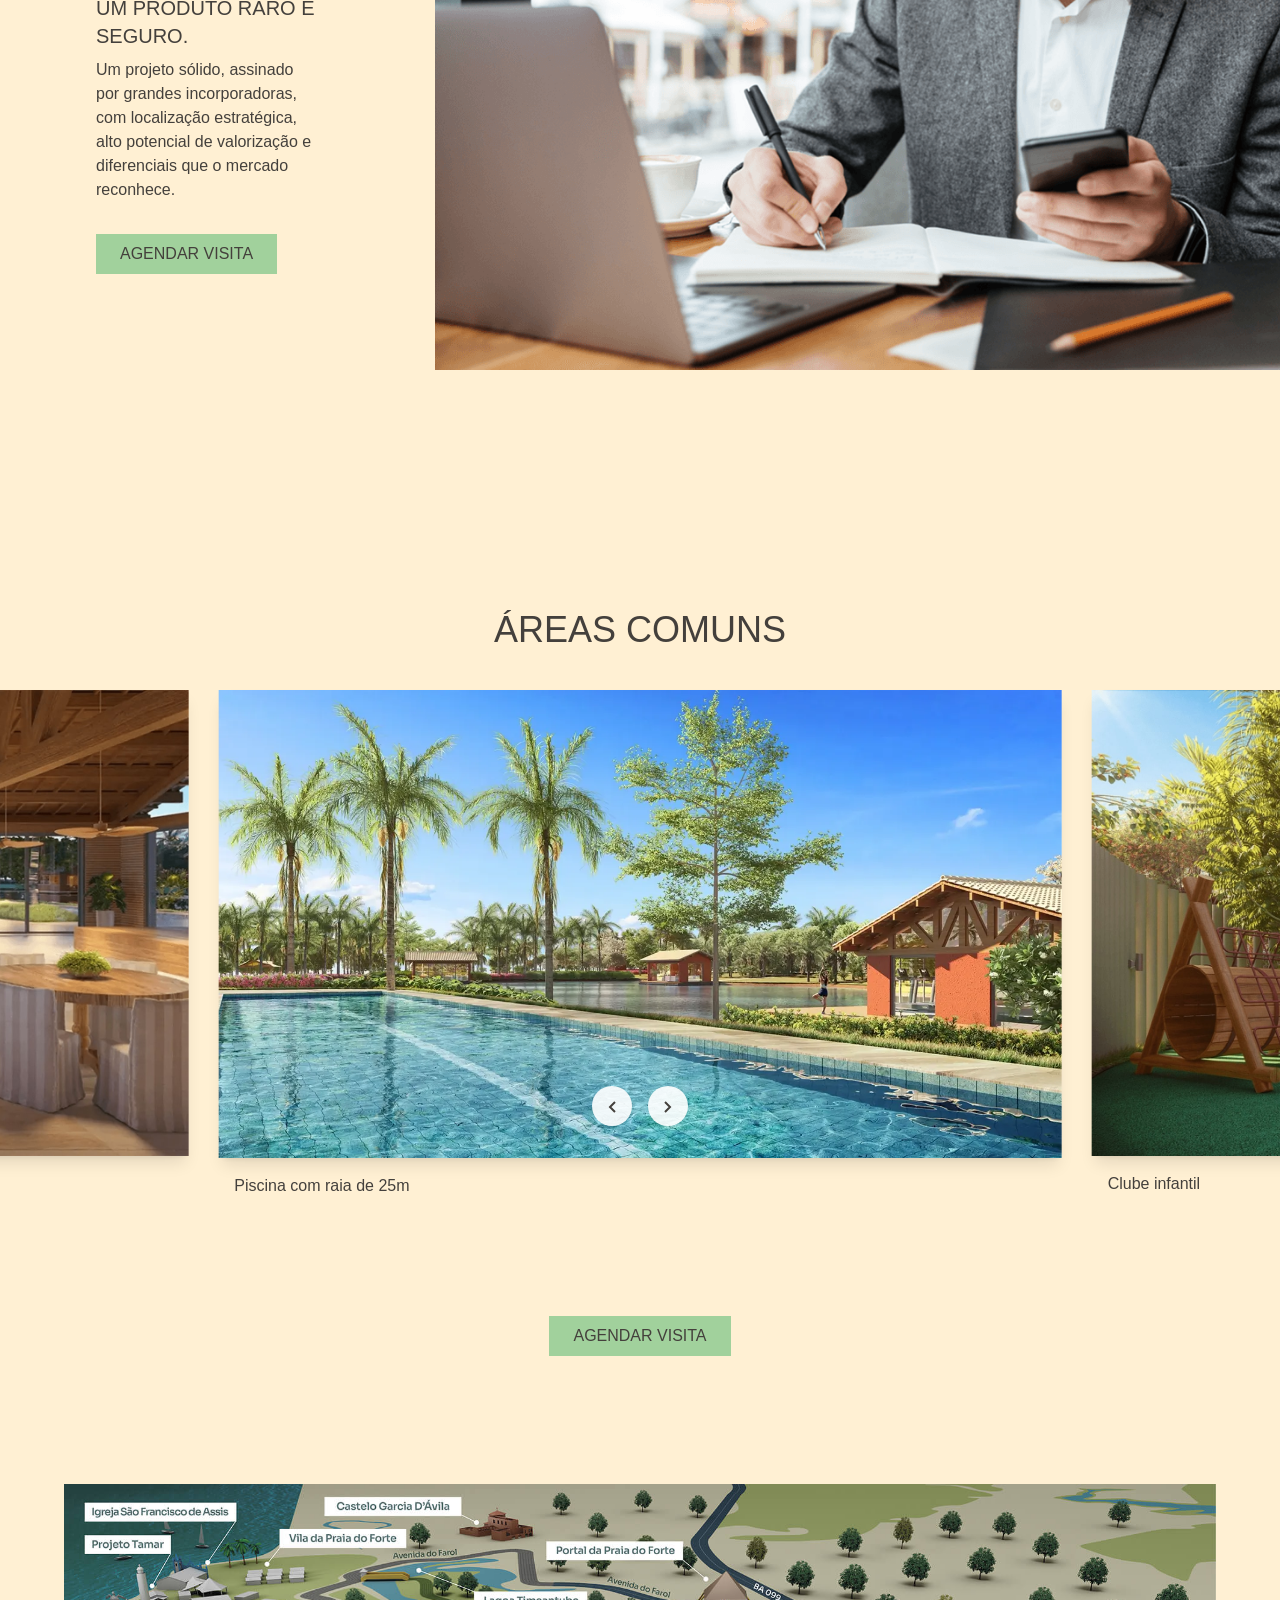
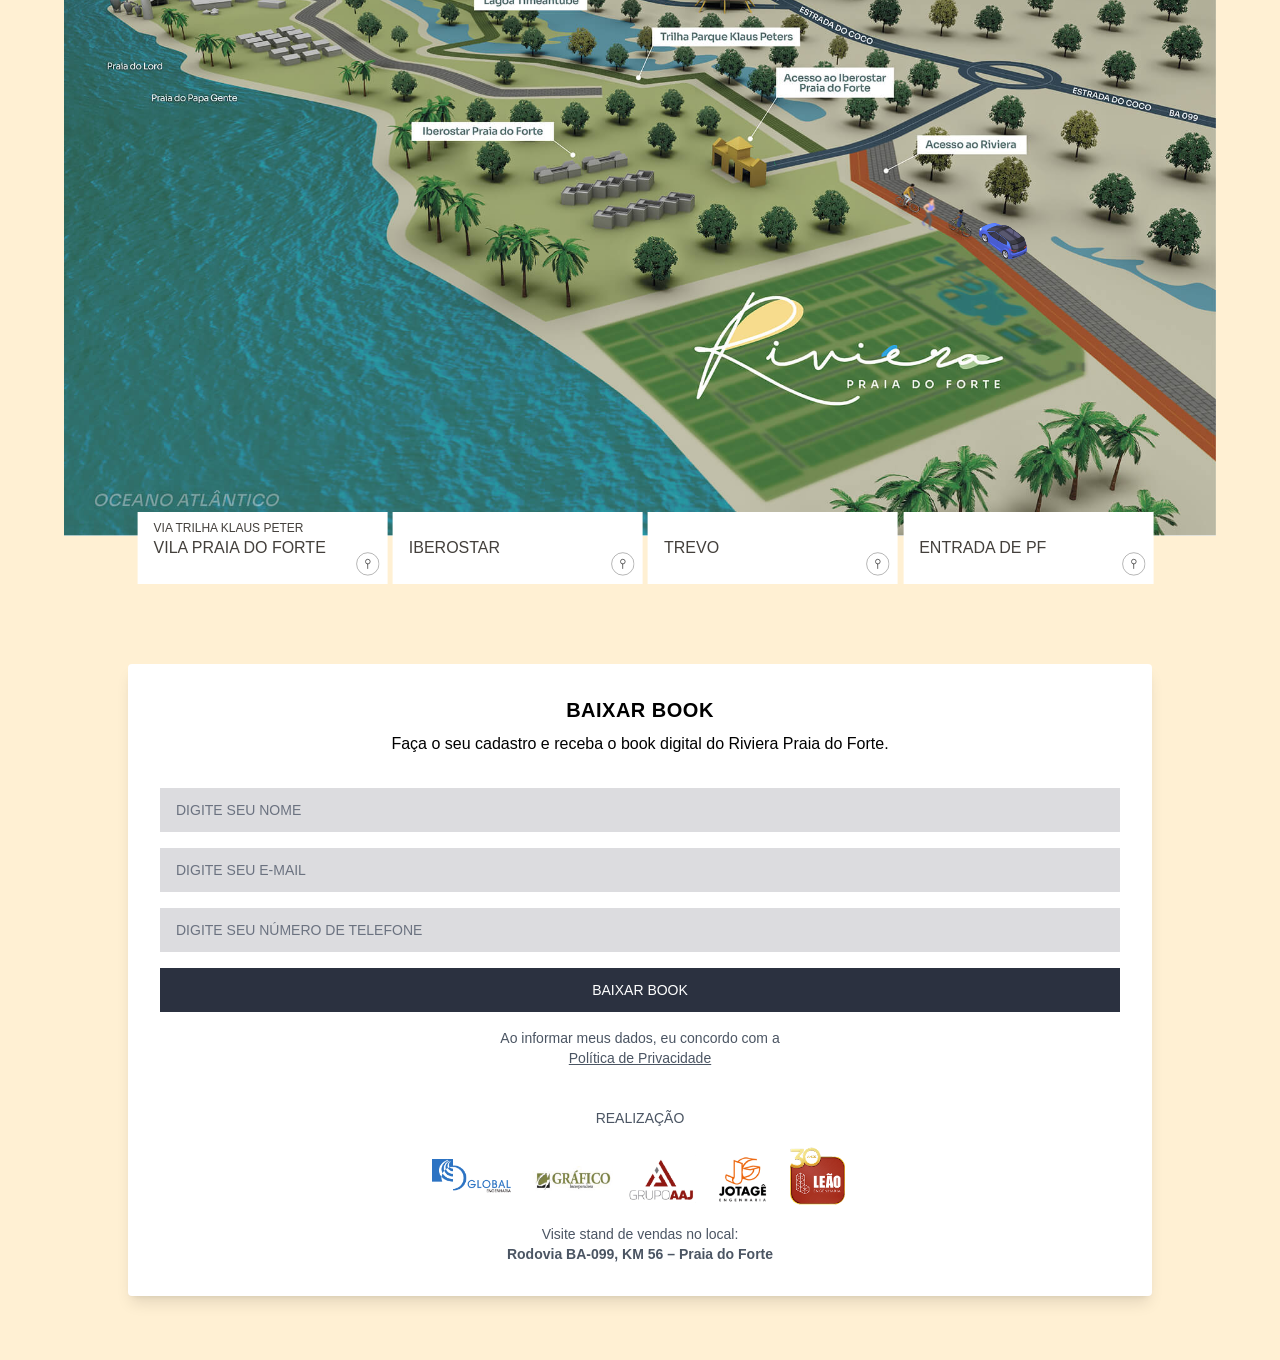
==== commit 69bb7605: "conversão de png para jpg" ====
--- a/src/index.html
+++ b/src/index.html
@@ -247,7 +247,7 @@
                   </div>
                   <div 
                   class="swiper-slide flex flex-col items-center justify-end">
-                    <img src="static/images/caroussel/!002_Club_Inft_04.png" 
+                    <img src="static/images/caroussel/!002_Club_Inft_04.jpg" 
                     class="w-auto max-w-full object-cover shadow-lg flex-grow" 
                     alt="Clube infantil"/>
                     <p 
@@ -255,7 +255,7 @@
                   </div>
                   <div 
                   class="swiper-slide flex flex-col items-center justify-end">
-                    <img src="static/images/caroussel/!003_Pisc_01_04.png" 
+                    <img src="static/images/caroussel/!003_Pisc_01_04.jpg" 
                     class="w-auto max-w-full object-cover shadow-lg flex-grow" 
                     alt="piscina adulto e infantil  com bar e vista pra lagoa" />
                     <p 
@@ -263,7 +263,7 @@
                   </div>
                   <div 
                   class="swiper-slide flex flex-col items-center justify-end">
-                    <img src="static/images/caroussel/006_Quad_04.png" 
+                    <img src="static/images/caroussel/006_Quad_04.jpg" 
                     class="w-auto max-w-full object-cover shadow-lg flex-grow" 
                     alt="Perspectiva Ilustrativa da Arena de esportes" />
                     <p 
@@ -271,7 +271,7 @@
                   </div>
                   <div 
                   class="swiper-slide flex flex-col items-center justify-end">
-                    <img src="static/images/caroussel/008_Club_Geral_04.png" 
+                    <img src="static/images/caroussel/008_Club_Geral_04.jpg" 
                     class="w-auto max-w-full object-cover shadow-lg flex-grow" 
                     alt="Perspectiva ilustrativa do clube Riviera" />
                     <p 
@@ -279,7 +279,7 @@
                   </div>
                   <div 
                   class="swiper-slide flex flex-col items-center justify-end">
-                    <img src="static/images/caroussel/010_Aces_Praia_03.png" 
+                    <img src="static/images/caroussel/010_Aces_Praia_03.jpg" 
                     class="w-auto max-w-full object-cover shadow-lg flex-grow" 
                     alt="Perspectiva ilustrativa da Alameda de acesso à praia" />
                     <p 
@@ -287,7 +287,7 @@
                   </div>
                   <div 
                   class="swiper-slide flex flex-col items-center justify-end">
-                    <img src="static/images/caroussel/012_Apoio_Praia_03.png" 
+                    <img src="static/images/caroussel/012_Apoio_Praia_03.jpg" 
                     class="w-auto max-w-full object-cover shadow-lg flex-grow" 
                     alt="Perspectiva Ilustrativa do Apoio à praia" />
                     <p 
@@ -295,7 +295,7 @@
                   </div>
                   <div 
                   class="swiper-slide flex flex-col items-center justify-end">
-                    <img src="static/images/caroussel/013_Pisc_Chur_02.png" 
+                    <img src="static/images/caroussel/013_Pisc_Chur_02.jpg" 
                     class="w-auto max-w-full object-cover shadow-lg flex-grow" 
                     alt="Perspectiva ilustrativa da Piscina com espaço gourmet" />
                     <p 
@@ -303,7 +303,7 @@
                   </div>
                   <div 
                   class="swiper-slide flex flex-col items-center justify-end">
-                    <img src="static/images/caroussel/015_Esp_dagua_C_02.png" 
+                    <img src="static/images/caroussel/015_Esp_dagua_C_02.jpg" 
                     class="w-auto max-w-full object-cover shadow-lg flex-grow" 
                     alt="Vista externa da academia flutuante" />
                     <p 
@@ -311,7 +311,7 @@
                   </div>
                   <div 
                   class="swiper-slide flex flex-col items-center justify-end">
-                    <img src="static/images/caroussel/101_Acad_05.png" 
+                    <img src="static/images/caroussel/101_Acad_05.jpg" 
                     class="w-auto max-w-full object-cover shadow-lg flex-grow" 
                     alt="Academia com sensação de flutuar sobre a lagoa" />
                     <p 
@@ -319,7 +319,7 @@
                   </div>
                   <div 
                   class="swiper-slide flex flex-col items-center justify-end">
-                    <img src="static/images/caroussel/102_Cowk_04.png" 
+                    <img src="static/images/caroussel/102_Cowk_04.jpg" 
                     class="w-auto max-w-full object-cover shadow-lg flex-grow" 
                     alt="hangout  e coworking" />
                     <p 
@@ -327,7 +327,7 @@
                   </div>
                   <div 
                   class="swiper-slide flex flex-col items-center justify-end">
-                    <img src="static/images/caroussel/103_Jogs_05.png" 
+                    <img src="static/images/caroussel/103_Jogs_05.jpg" 
                     class="w-auto max-w-full object-cover shadow-lg flex-grow" 
                     alt="Perspectiva Ilustrativa do Salão de Jogos" />
                     <p 
@@ -335,7 +335,7 @@
                   </div>
                   <div 
                   class="swiper-slide flex flex-col items-center justify-end">
-                    <img src="static/images/caroussel/104_Fest_04 (1).png" 
+                    <img src="static/images/caroussel/104_Fest_04 (1).jpg" 
                     class="w-auto max-w-full object-cover shadow-lg flex-grow" 
                     alt="Perspectiva ilustrativa do Salão de Festas" />
                     <p 
@@ -493,12 +493,12 @@
                 id="trevo-end"
               />
 
-              <img
-                src="./static/images/mapa/mini-car-entrada-df.svg"
-                class="w-[1.4%] h-full absolute top-0 left-0 z-[3] translate-x-[1750%] translate-y-[-36%] show-in-hover"
-                data-show-in="btn-entrada_de_pf"
-                id="entrada_de_pf-end"
-              />
+               <img
+              src="./static/images/mapa/mini-car-entrada-df.svg"
+              class="w-[2%] h-full absolute top-0 left-0 z-[3] translate-x-[3000%] translate-y-[-31.7%] show-in-hover"
+              data-show-in="btn-entrada_de_pf"
+              id="entrada_de_pf-end"
+            />
 
               <div
                 class="buttons-navegation absolute -bottom-16 left-1/2 -translate-x-1/2 w-full p-4 z-[4] lg:max-w-[90%] flex flex-nowrap lg:grid lg:grid-cols-4 lg:justify-center items-end gap-4 overflow-x-auto g:pb-0"
@@ -960,7 +960,7 @@
 
           <!-- Botão WhatsApp -->
           <a
-            href="https://wa.me/SEUNUMERO"
+            href="https://wa.me/5571996220927"
             target="_blank"
             class="fixed bottom-6 right-6 md:bottom-16 md:right-16 z-50"
           >
--- a/src/static/css/style.css
+++ b/src/static/css/style.css
@@ -893,10 +893,6 @@
   width: 1.3%;
 }
 
-.w-\[1\.4\%\] {
-  width: 1.4%;
-}
-
 .w-\[1\.5\%\] {
   width: 1.5%;
 }
@@ -989,10 +985,6 @@
   max-width: 36rem;
 }
 
-.max-w-lg {
-  max-width: 32rem;
-}
-
 .shrink-0 {
   flex-shrink: 0;
 }
@@ -1011,11 +1003,6 @@
   transform: translate(var(--tw-translate-x), var(--tw-translate-y)) rotate(var(--tw-rotate)) skewX(var(--tw-skew-x)) skewY(var(--tw-skew-y)) scaleX(var(--tw-scale-x)) scaleY(var(--tw-scale-y));
 }
 
-.translate-x-\[1750\%\] {
-  --tw-translate-x: 1750%;
-  transform: translate(var(--tw-translate-x), var(--tw-translate-y)) rotate(var(--tw-rotate)) skewX(var(--tw-skew-x)) skewY(var(--tw-skew-y)) scaleX(var(--tw-scale-x)) scaleY(var(--tw-scale-y));
-}
-
 .translate-x-\[1900\%\] {
   --tw-translate-x: 1900%;
   transform: translate(var(--tw-translate-x), var(--tw-translate-y)) rotate(var(--tw-rotate)) skewX(var(--tw-skew-x)) skewY(var(--tw-skew-y)) scaleX(var(--tw-scale-x)) scaleY(var(--tw-scale-y));
@@ -1026,6 +1013,11 @@
   transform: translate(var(--tw-translate-x), var(--tw-translate-y)) rotate(var(--tw-rotate)) skewX(var(--tw-skew-x)) skewY(var(--tw-skew-y)) scaleX(var(--tw-scale-x)) scaleY(var(--tw-scale-y));
 }
 
+.translate-x-\[3000\%\] {
+  --tw-translate-x: 3000%;
+  transform: translate(var(--tw-translate-x), var(--tw-translate-y)) rotate(var(--tw-rotate)) skewX(var(--tw-skew-x)) skewY(var(--tw-skew-y)) scaleX(var(--tw-scale-x)) scaleY(var(--tw-scale-y));
+}
+
 .translate-x-\[3050\%\] {
   --tw-translate-x: 3050%;
   transform: translate(var(--tw-translate-x), var(--tw-translate-y)) rotate(var(--tw-rotate)) skewX(var(--tw-skew-x)) skewY(var(--tw-skew-y)) scaleX(var(--tw-scale-x)) scaleY(var(--tw-scale-y));
@@ -1076,8 +1068,8 @@
   transform: translate(var(--tw-translate-x), var(--tw-translate-y)) rotate(var(--tw-rotate)) skewX(var(--tw-skew-x)) skewY(var(--tw-skew-y)) scaleX(var(--tw-scale-x)) scaleY(var(--tw-scale-y));
 }
 
-.translate-y-\[-36\%\] {
-  --tw-translate-y: -36%;
+.translate-y-\[-31\.7\%\] {
+  --tw-translate-y: -31.7%;
   transform: translate(var(--tw-translate-x), var(--tw-translate-y)) rotate(var(--tw-rotate)) skewX(var(--tw-skew-x)) skewY(var(--tw-skew-y)) scaleX(var(--tw-scale-x)) scaleY(var(--tw-scale-y));
 }
 
@@ -1906,28 +1898,20 @@
     display: none;
   }
 
-  .lg\:h-\[100vh\] {
-    height: 100vh;
-  }
-
-  .lg\:h-\[80vh\] {
-    height: 80vh;
-  }
-
   .lg\:h-full {
     height: 100%;
   }
 
+  .lg\:min-h-\[100vh\] {
+    min-height: 100vh;
+  }
+
+  .lg\:min-h-\[80vh\] {
+    min-height: 80vh;
+  }
+
   .lg\:min-h-\[90vh\] {
     min-height: 90vh;
-  }
-
-  .lg\:min-h-\[100vh\] {
-    min-height: 100vh;
-  }
-
-  .lg\:min-h-\[80vh\] {
-    min-height: 80vh;
   }
 
   .lg\:w-5\/12 {
